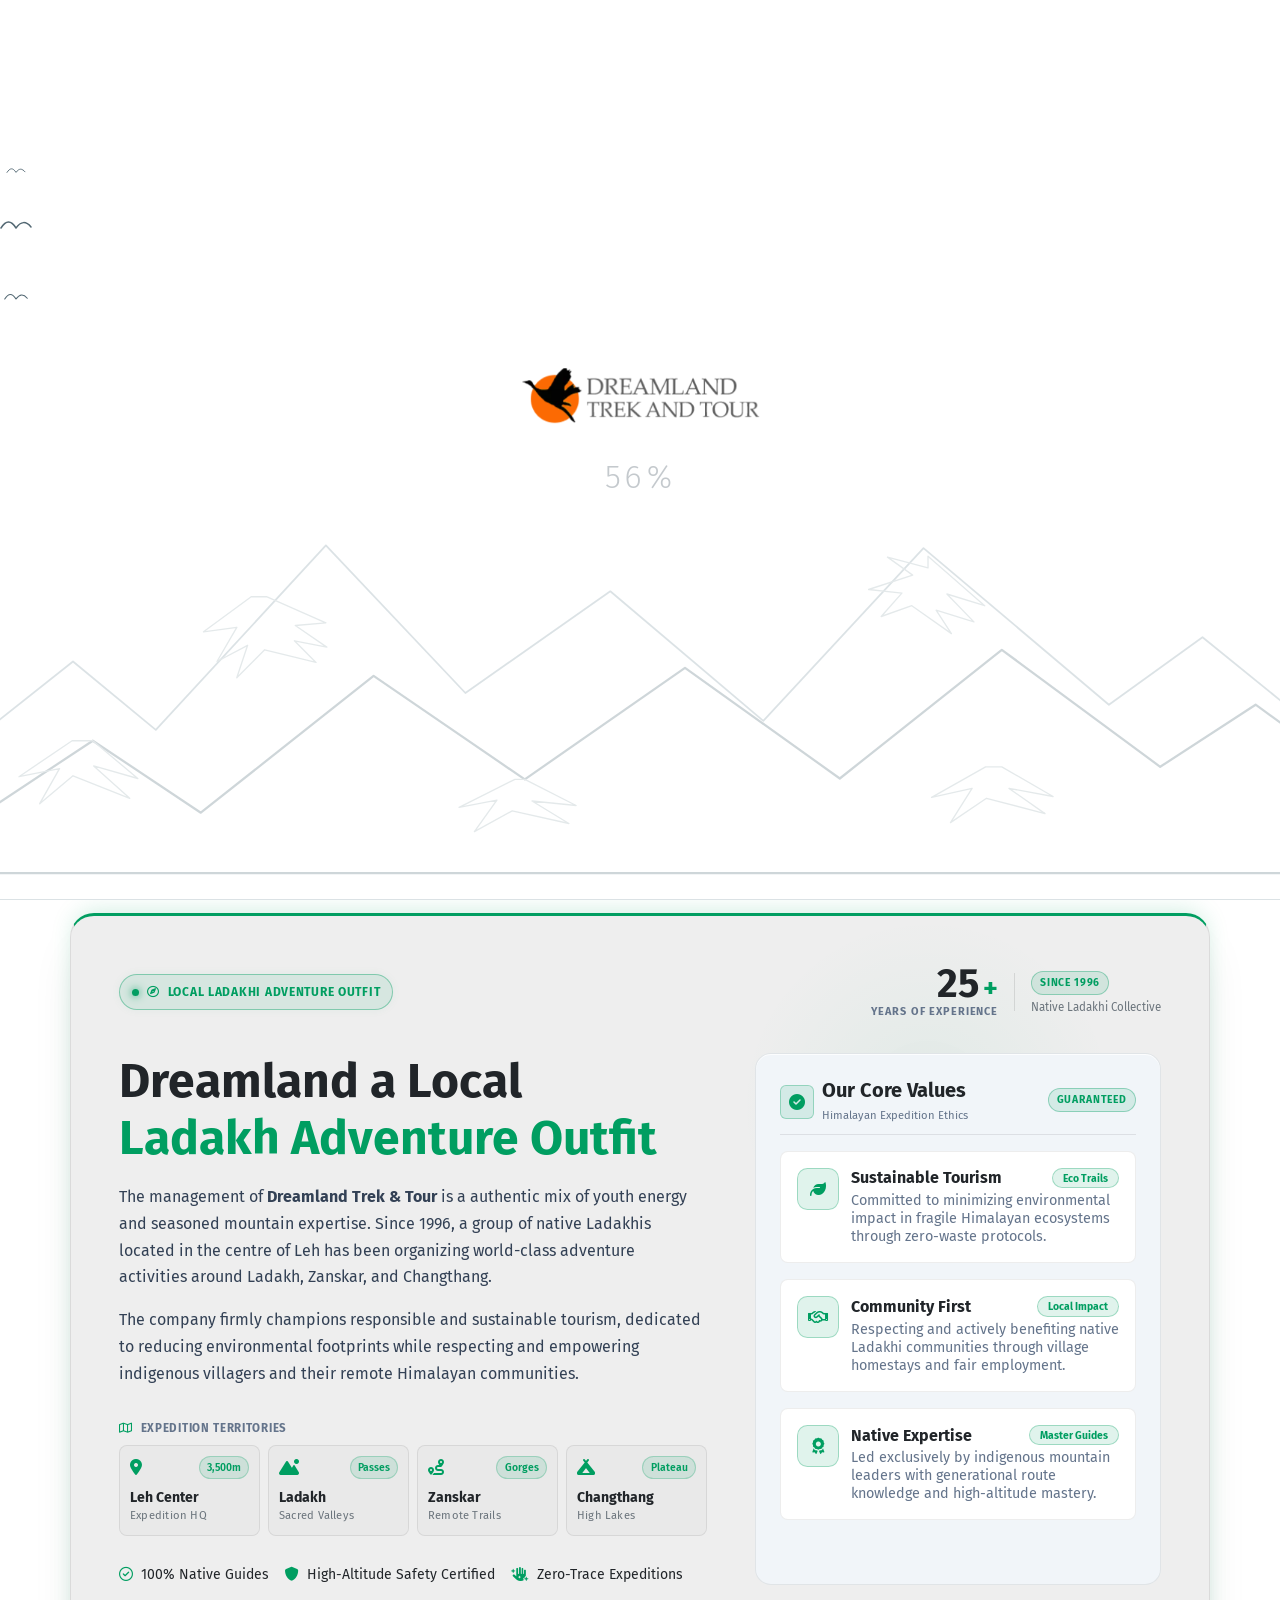
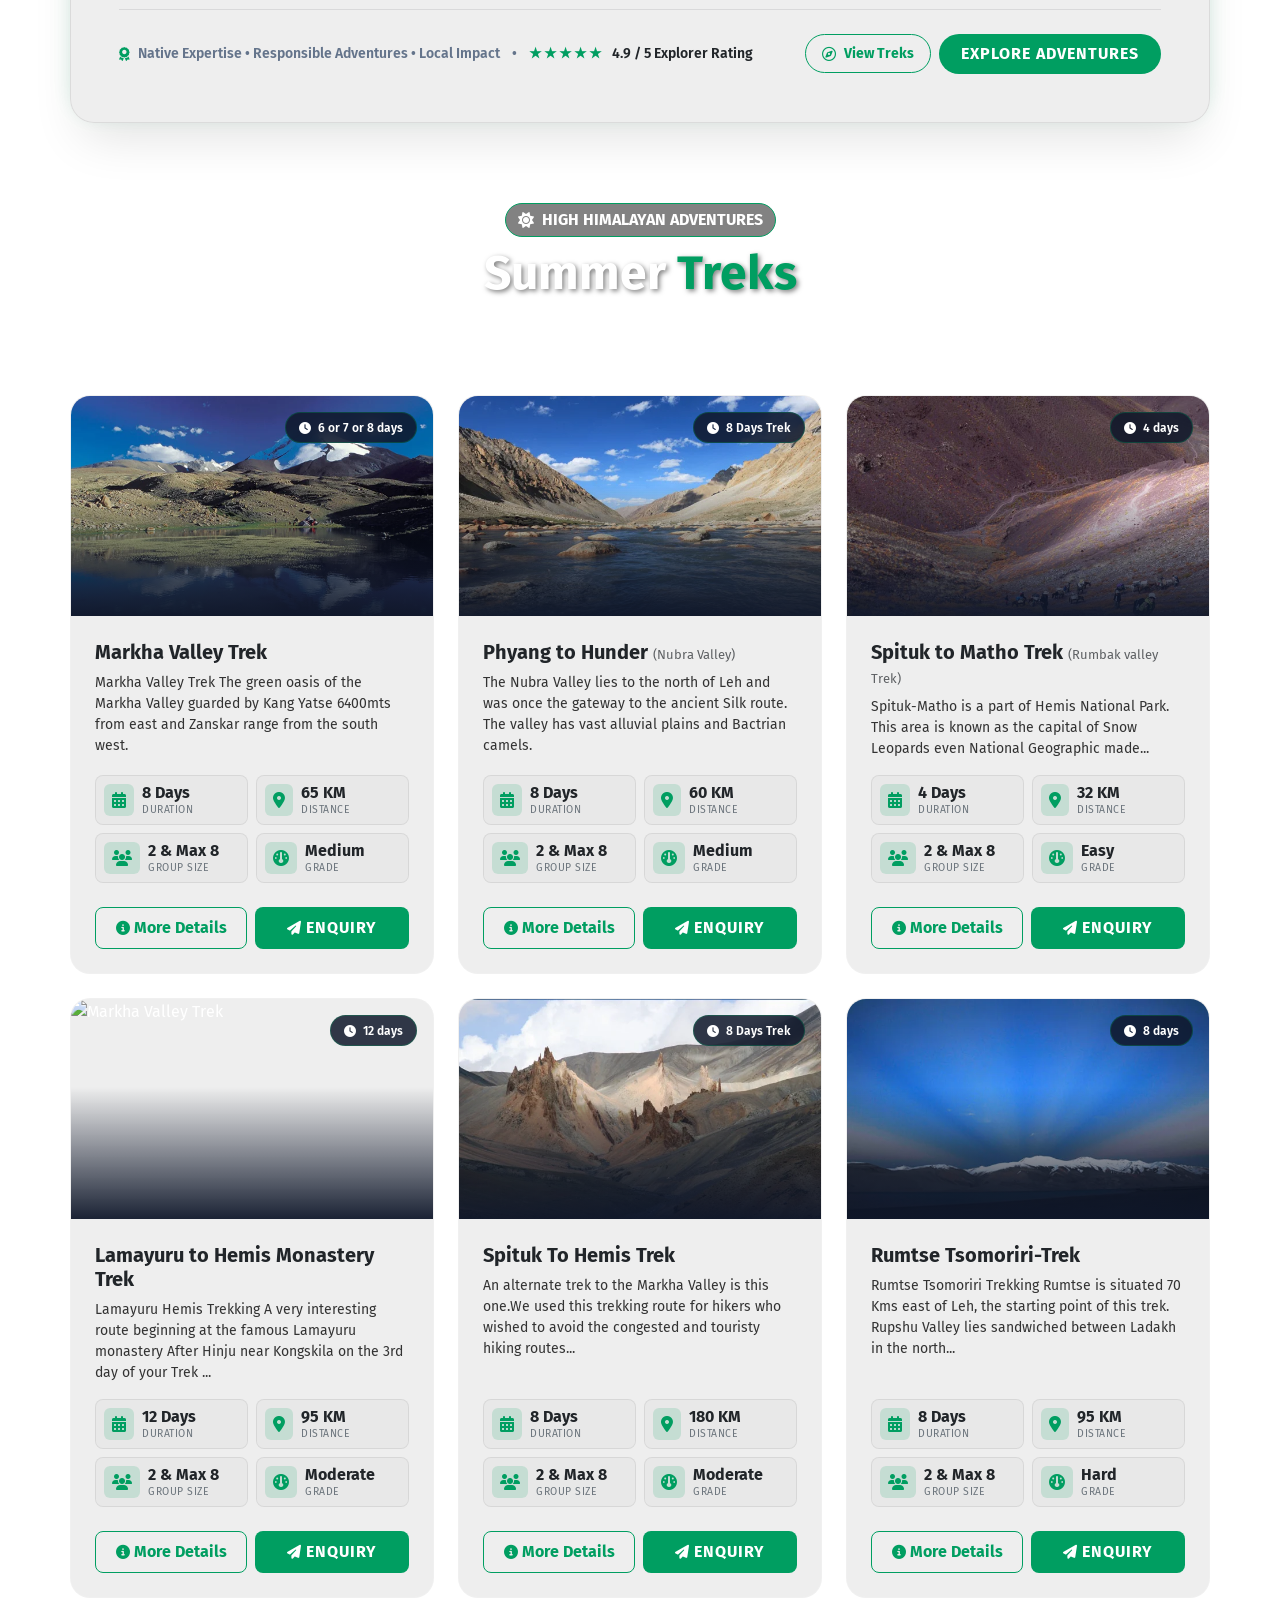
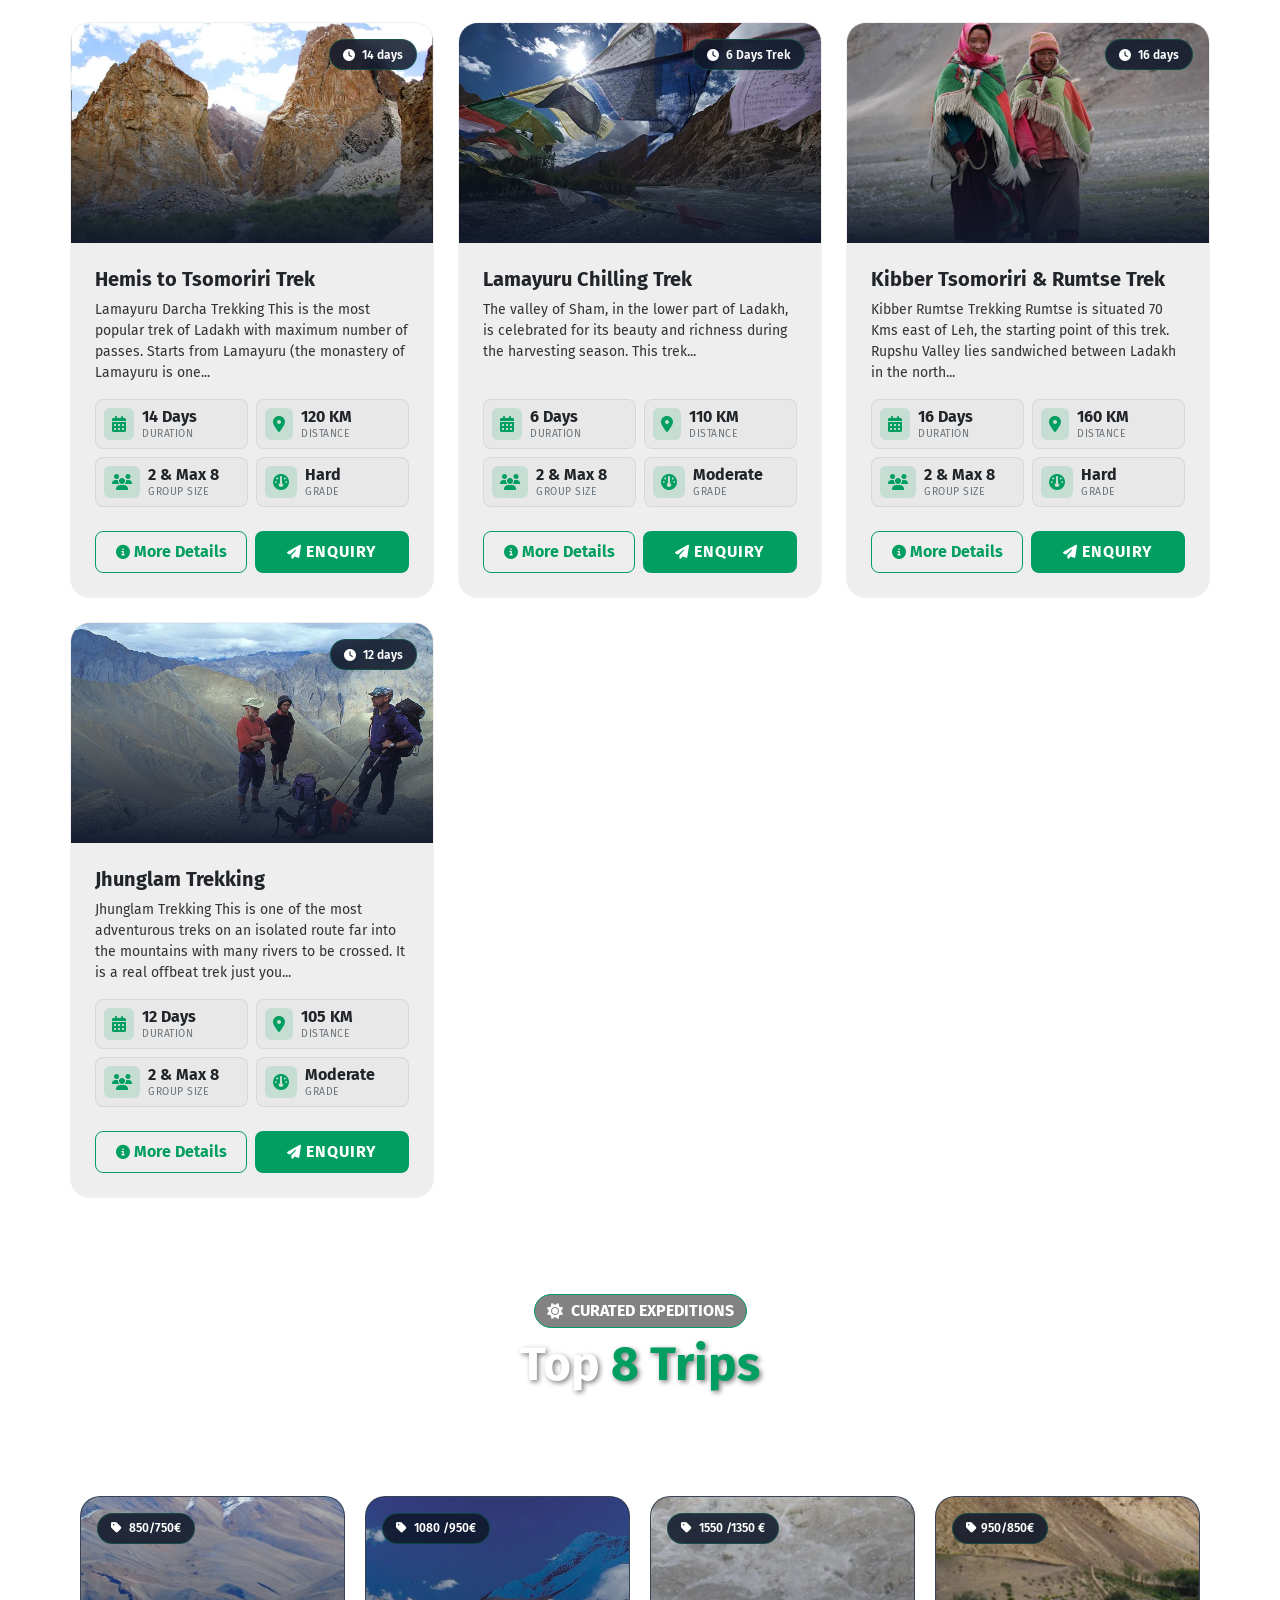
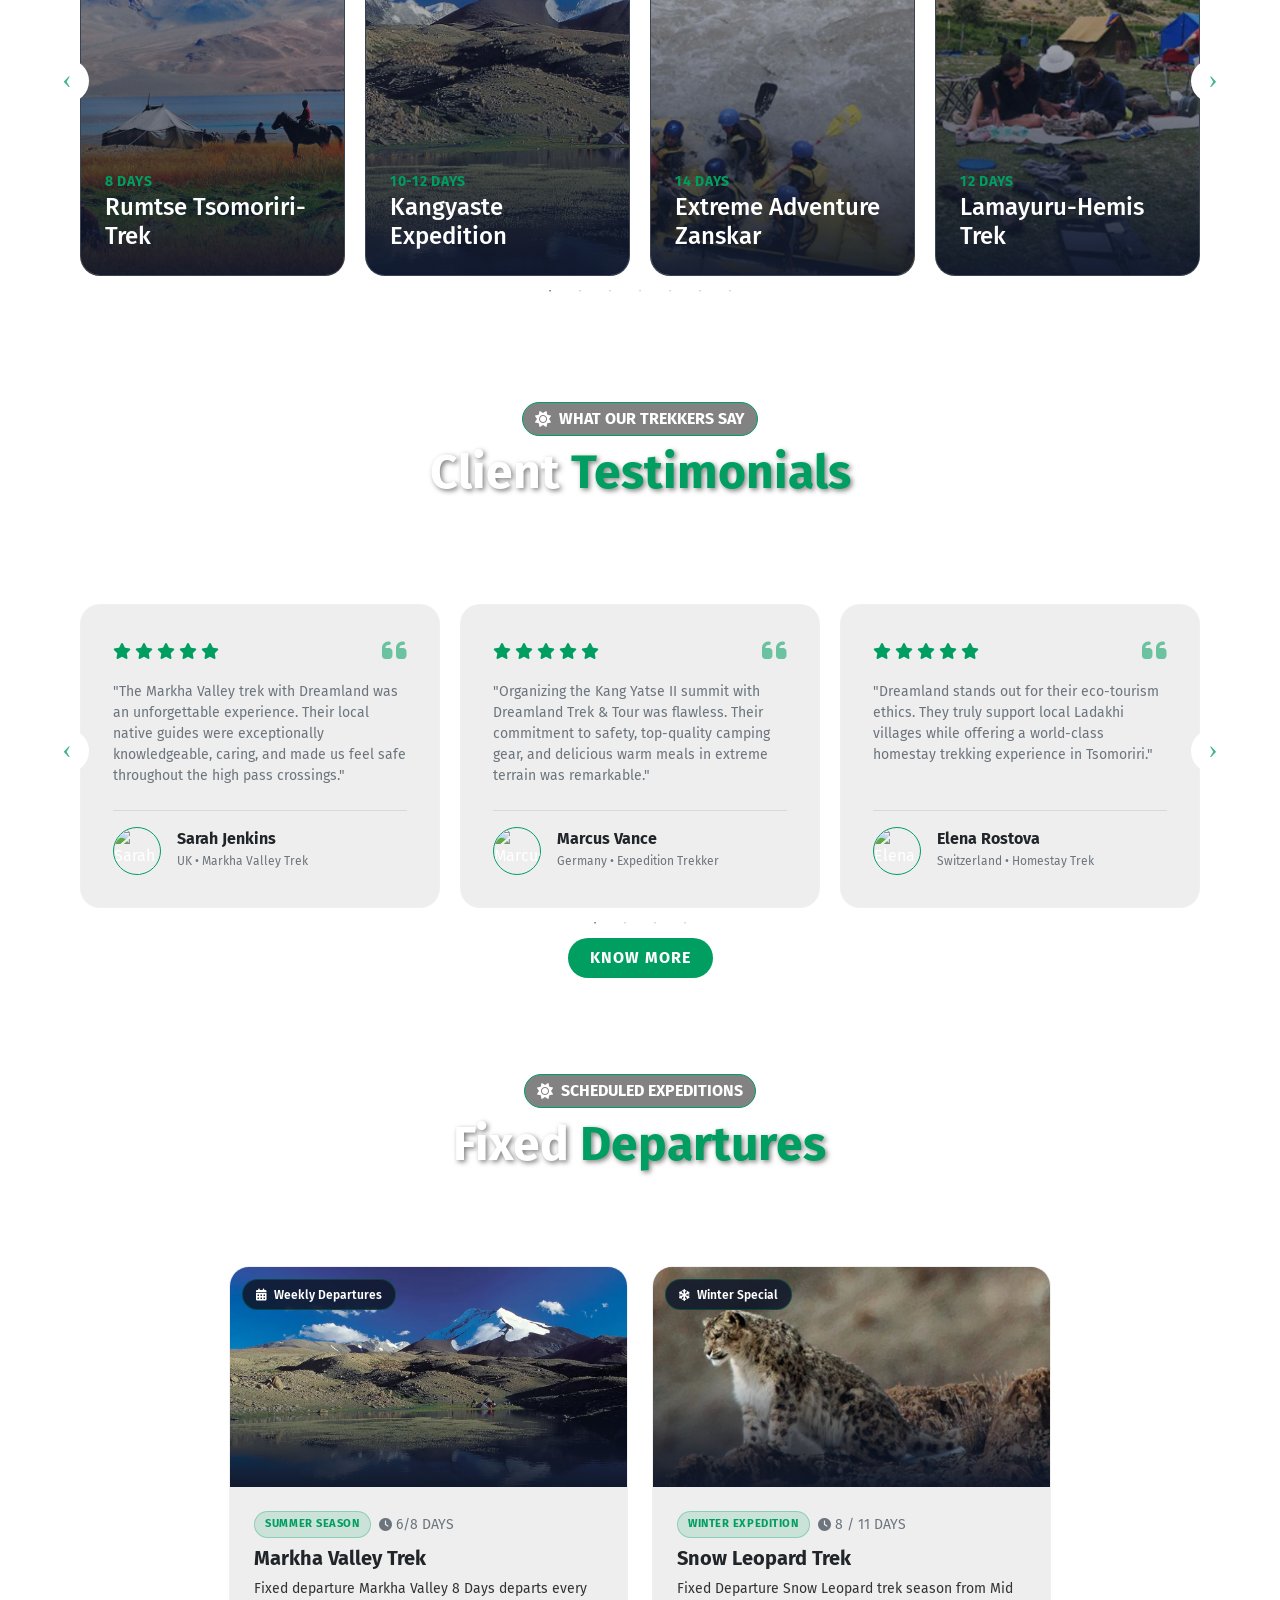
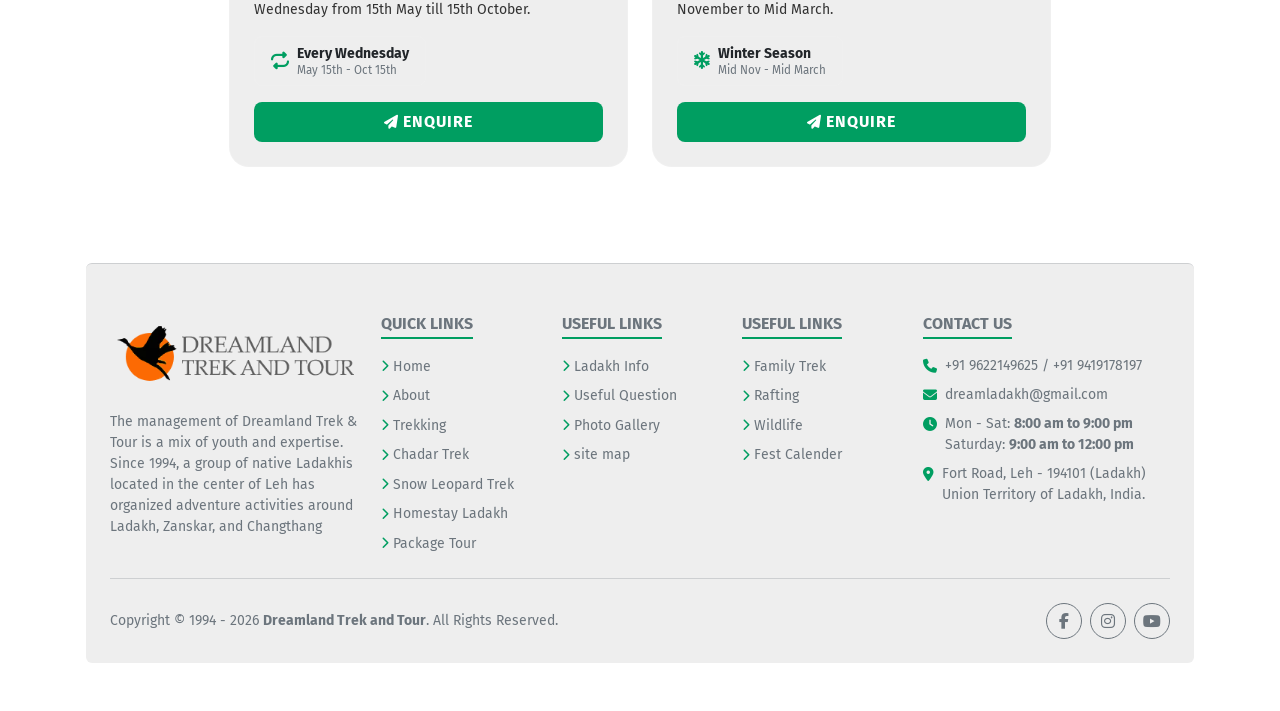
==== index.html @ 218556c7 "UPDATED FILES" ====
<!doctype html>
<html lang="en">
  <head>
    <meta charset="UTF-8" />
    <meta name="viewport" content="width=device-width, initial-scale=1.0" />
    <title>Trekking and Adventure Tours in Ladakh</title>
    <meta
      content="Experience Ladakh with Dream Ladakh. Trek Chadar, spot Snow Leopards, and explore the Himalayas with expert guides for an unforgettable adventure."
      name="description"
    />
    <link
      href="https://fonts.googleapis.com/css2?family=Fira+Sans:ital,wght@0,100;0,200;0,300;0,400;0,500;0,600;0,700;0,800;0,900;1,100;1,200;1,300;1,400;1,500;1,600;1,700;1,800;1,900&display=swap"
      rel="stylesheet"
    />

    <link href="css/bootstrap.min.css" rel="stylesheet" />
    <link href="css/custom.css" rel="stylesheet" />
    <link href="css/slick.css" rel="stylesheet" />
    <link href="css/slick-theme.css" rel="stylesheet" />

    <link
      rel="stylesheet"
      href="https://cdnjs.cloudflare.com/ajax/libs/font-awesome/6.7.2/css/all.min.css"
    />
  </head>
  <body>
    <!-- Preloader -->
    <div id="site-preloader" class="site-preloader" aria-label="Loading page">
      <div class="preloader-birds" aria-hidden="true">
        <span class="preloader-bird preloader-bird-one">
          <svg viewBox="0 0 32 16" focusable="false">
            <path d="M1 12c5-8 10-8 15 0 5-7 10-7 15-1" />
          </svg>
        </span>
        <span class="preloader-bird preloader-bird-two">
          <svg viewBox="0 0 32 16" focusable="false">
            <path d="M1 12c5-8 10-8 15 0 5-7 10-7 15-1" />
          </svg>
        </span>
        <span class="preloader-bird preloader-bird-three">
          <svg viewBox="0 0 32 16" focusable="false">
            <path d="M1 12c5-8 10-8 15 0 5-7 10-7 15-1" />
          </svg>
        </span>
      </div>
      <div class="preloader-center">
        <img
          class="preloader-logo"
          src="images/logo-dark.png"
          alt=""
          aria-hidden="true"
        />
        <div
          id="preloader-progress"
          class="preloader-progress"
          role="status"
          aria-live="polite"
        >
          0%
        </div>
      </div>
      <svg
        class="preloader-mountains"
        viewBox="0 0 1600 520"
        preserveAspectRatio="xMidYMax slice"
        aria-hidden="true"
        focusable="false"
      >
        <path
          class="preloader-mountain-back"
          d="M0 390 170 255l92 76 189-205 155 164 161-113 170 144 178-192 206 174 104-75 175 142v150H0Z"
        />
        <path
          class="preloader-mountain-snow"
          d="m385 183 66 29-34 3 35 24-36-7 24 24-57-14-31 31 12-36-34 18 22-38-37 5 53-39Zm735-45 63 55-42-13 30 31-42-13 17 26-44-31-34 12 23-26-37-4 49-16-28-20 45 12Z"
        />
        <path
          class="preloader-mountain-front"
          d="m0 470 192-127 120 80 192-152 168 115 178-124 172 123 180-143 176 130 106-69 116 84v103H0Z"
        />
        <path
          class="preloader-mountain-detail"
          d="m192 343 50 42-49-14 40 36-63-25-37 31 22-39-45 9 59-40Zm480 43 57 29-49-5 41 25-63-14-42 23 25-35-42 8 62-31Zm530-14 57 33-49-9 40 28-65-17-40 27 24-38-45 10 60-34Z"
        />
      </svg>
    </div>

    <!-- Toggle Button -->
    <div class="ui-toggle-control">
      <button
        id="ui-toggle-btn"
        class="ui-toggle-button"
        aria-label="Click here to view full display of the background Images"
      >
        <!-- <i
          id="toggle-icon-up"
          class="ui-toggle-icon-visible toggle-btn-icon fa-solid fa-chevron-up"
        ></i>
        <i
          id="toggle-icon-down"
          class="ui-toggle-icon-hidden toggle-btn-icon fa-solid fa-chevron-down"
        ></i> -->
      </button>
      <span class="ui-toggle-tooltip" aria-hidden="true">
        Click here to view full display of the Background Images
      </span>
    </div>

    <!-- Header  -->
    <header id="main-header" class="main-header">
      <div class="container-fluid site-header-layout">
        <div class="site-header-logo">
          <img src="images/logo.png" width="250" />
        </div>

        <!-- Desktop  Navigation  -->
        <nav class="desktop-nav">
          <ul class="site-header-nav-list">
            <li>
              <a href="#" class="site-header-nav-link-active">Home</a>
            </li>

            <li class="dropdown">
              <a
                class="dropdown-toggle site-header-nav-link-dropdown"
                href="#"
                role="button"
                data-bs-toggle="dropdown"
                aria-expanded="false"
              >
                Trekking In Ladakh
              </a>
              <ul class="dropdown-menu bs-dropdown-menu">
                <li>
                  <a class="bs-dropdown-item" href="#">Trekking</a>
                </li>
                <li>
                  <a class="bs-dropdown-item" href="#">Chadar Trek</a>
                </li>
                <li>
                  <a class="bs-dropdown-item" href="#">Snowleopard Trek</a>
                </li>
                <li>
                  <a class="bs-dropdown-item" href="#">Homestay Trek</a>
                </li>
                <li>
                  <a class="bs-dropdown-item" href="#">Family Trek</a>
                </li>
              </ul>
            </li>

            <li class="dropdown">
              <a
                class="dropdown-toggle site-header-nav-link-dropdown"
                href="#"
                role="button"
                data-bs-toggle="dropdown"
                aria-expanded="false"
              >
                Other Adventures
              </a>
              <ul class="dropdown-menu bs-dropdown-menu">
                <li>
                  <a class="bs-dropdown-item" href="#">Mountain Climbing</a>
                </li>
                <li>
                  <a class="bs-dropdown-item" href="#">Rafting</a>
                </li>
                <li>
                  <a class="bs-dropdown-item" href="#">Mountain Biking</a>
                </li>
                <li>
                  <a class="bs-dropdown-item" href="#">Extreme Adventure</a>
                </li>
                <li>
                  <a class="bs-dropdown-item" href="#">Jeep Safari</a>
                </li>
              </ul>
            </li>

            <li>
              <a href="#" class="site-header-nav-link">Snowleopard</a>
            </li>

            <li class="dropdown">
              <a
                class="dropdown-toggle site-header-nav-link-dropdown"
                href="#"
                role="button"
                data-bs-toggle="dropdown"
                aria-expanded="false"
              >
                Fixed Departures
              </a>
              <ul class="dropdown-menu bs-dropdown-menu">
                <li>
                  <a class="bs-dropdown-item" href="#">Snowleopard Trek</a>
                </li>
                <li>
                  <a class="bs-dropdown-item" href="#">Summer Trek</a>
                </li>
              </ul>
            </li>

            <li class="dropdown">
              <a
                class="dropdown-toggle site-header-nav-link-dropdown"
                href="#"
                role="button"
                data-bs-toggle="dropdown"
                aria-expanded="false"
              >
                Explore More
              </a>
              <ul class="dropdown-menu bs-dropdown-menu">
                <li>
                  <a class="bs-dropdown-item" href="#" target="_blank">Blogs</a>
                </li>
                <li>
                  <a class="bs-dropdown-item" href="#">Ladakh Info</a>
                </li>
                <li>
                  <a class="bs-dropdown-item" href="#">Client Reviews</a>
                </li>
                <li>
                  <a class="bs-dropdown-item" href="#">Useful Question</a>
                </li>
                <li>
                  <a class="bs-dropdown-item" href="#">Fest Calender</a>
                </li>
                <li>
                  <a class="bs-dropdown-item" href="#">Photo Gallery</a>
                </li>
              </ul>
            </li>

            <li>
              <a href="#" class="site-header-nav-link">About</a>
            </li>
          </ul>
        </nav>

        <div>
          <a href="#" class="btn btn-primary site-header-contact-action">
            Contact
          </a>

          <button
            id="mobile-menu-btn"
            class="mobile-nav-toggle mobile-nav-toggle-button site-button-outline"
            type="button"
            data-bs-toggle="collapse"
            data-bs-target="#mobileNavDrawer"
            aria-expanded="false"
            aria-controls="mobileNavDrawer"
          >
            <i class="fa-solid fa-bars" id="menu-icon-open"></i>
          </button>
        </div>
      </div>
    </header>

    <!-- Mobile Navigation   -->
    <div class="collapse mobile-nav-drawer" id="mobileNavDrawer">
      <div class="mobile-nav-drawer-header">
        <span class="uppercase mobile-nav-label">
          <img
            src="images/logo-dark.png"
            width="250"
            class="normal white-logo"
            alt="logo"
        /></span>
        <button
          type="button"
          class="mobile-nav-button"
          data-bs-toggle="collapse"
          data-bs-target="#mobileNavDrawer"
        ></button>
      </div>

      <div class="mobile-nav-accordion" id="mobileNavAccordion">
        <div class="mobile-nav-link-row">
          <a href="#" class="mobile-nav-link">Home</a>
        </div>

        <!-- Accordion 1 -->
        <div class="mobile-nav-accordion-item">
          <div class="mobile-nav-accordion-heading">
            <button
              class="collapsed mobile-nav-accordion-toggle"
              type="button"
              data-bs-toggle="collapse"
              data-bs-target="#accOne"
            >
              Trekking In Ladakh
            </button>
          </div>
          <div
            id="accOne"
            class="collapse"
            data-bs-parent="#mobileNavAccordion"
          >
            <div class="mobile-nav-accordion-links">
              <a href="#" class="">Trekking</a>
              <a href="#" class="">Chadar Trek</a>
              <a href="#" class="">Snowleopard Trek</a>
              <a href="#" class="">Homestay Trek</a>
              <a href="#" class="">Family Trek</a>
            </div>
          </div>
        </div>

        <!-- Accordion 2 -->
        <div class="mobile-nav-accordion-item">
          <div class="mobile-nav-accordion-heading">
            <button
              class="collapsed mobile-nav-accordion-toggle"
              type="button"
              data-bs-toggle="collapse"
              data-bs-target="#accTwo"
            >
              Other Adventures
            </button>
          </div>
          <div
            id="accTwo"
            class="collapse"
            data-bs-parent="#mobileNavAccordion"
          >
            <div class="mobile-nav-accordion-links">
              <a href="#" class="">Mountain Climbing</a>
              <a href="#" class="">Rafting</a>
              <a href="#" class="">Mountain Biking</a>
              <a href="#" class="">Extreme Adventure</a>
              <a href="#" class="">Jeep Safari</a>
            </div>
          </div>
        </div>

        <div class="mobile-nav-link-row">
          <a href="#" class="mobile-nav-secondary-link">Snowleopard</a>
        </div>

        <!-- Accordion 3 -->
        <div class="mobile-nav-accordion-item">
          <div class="mobile-nav-accordion-heading">
            <button
              class="collapsed mobile-nav-accordion-toggle"
              type="button"
              data-bs-toggle="collapse"
              data-bs-target="#accThree"
            >
              Fixed Departures
            </button>
          </div>
          <div
            id="accThree"
            class="collapse"
            data-bs-parent="#mobileNavAccordion"
          >
            <div class="mobile-nav-accordion-links">
              <a href="#" class="">Snowleopard Trek</a>
              <a href="#" class="">Summer Trek</a>
            </div>
          </div>
        </div>

        <!-- Accordion 4 -->
        <div class="mobile-nav-accordion-item">
          <div class="mobile-nav-accordion-heading">
            <button
              class="collapsed mobile-nav-accordion-toggle"
              type="button"
              data-bs-toggle="collapse"
              data-bs-target="#accFour"
            >
              Explore More
            </button>
          </div>
          <div
            id="accFour"
            class="collapse"
            data-bs-parent="#mobileNavAccordion"
          >
            <div class="mobile-nav-accordion-links">
              <a href="#" target="_blank" class="">Blogs</a>
              <a href="#" class="">Ladakh Info</a>
              <a href="#" class="">Client Reviews</a>
              <a href="#" class="">Useful Question</a>
              <a href="#" class="">Fest Calender</a>
              <a href="#" class="">Photo Gallery</a>
            </div>
          </div>
        </div>

        <div class="mobile-nav-link-row">
          <a href="#" class="mobile-nav-secondary-link">About</a>
        </div>
        <div class="mobile-nav-contact-row">
          <a href="#" class="mobile-nav-secondary-link">Contact</a>
        </div>
      </div>
    </div>

    <!-- Background Slider  -->
    <div id="slider-container" class="home-background-slider"></div>

    <div class="home-background-overlay"></div>

    <!-- Hero Section Content -->
    <div id="hero-card-container" class="hero-card-container">
      <div class="container hero-container">
        <div class="row hero-grid">
          <div class="col-12 col-md-11 col-lg-10">
            <div class="custom-glass-card">
              <div class="hero-eyebrow-pill">
                <i class="fa-regular fa-compass hero-accent"></i>

                <span>Premier Ladakh Expeditions</span>
              </div>

              <div class="hero-adv-list">
                <div class="hero-adv-chip">
                  <span class="hero-adv-icon-wrap">
                    <i class="fa-regular fa-compass"></i>
                  </span>
                  <span class="hero-adv-label">Trekking</span>
                </div>

                <span
                  class="hero-adv-divider hero-divider-sm"
                  aria-hidden="true"
                  >/</span
                >

                <div class="hero-adv-chip">
                  <span class="hero-adv-icon-wrap">
                    <i class="fa-solid fa-mountain-sun"></i>
                  </span>
                  <span class="hero-adv-label">Climbing</span>
                </div>

                <div class="hero-adv-chip">
                  <span class="hero-adv-icon-wrap">
                    <i class="fa-solid fa-snowflake"></i>
                  </span>
                  <span class="hero-adv-label">Snow Leopard Trek</span>
                </div>
              </div>

              <p class="hero-adv-tagline">
                <i class="fa-solid fa-location-dot hero-accent"></i>
                Crafting authentic high-altitude journeys in Ladakh since 1996
              </p>
            </div>
          </div>
        </div>
      </div>
    </div>
    <section class="content-peek-section">
      <div class="container">
        <div class="outfit-showcase-card">
          <div class="outfit-ambient-glow"></div>

          <div class="peek-header">
            <div class="outfit-badge">
              <span class="outfit-pulse-dot"></span>
              <i class="fa-regular fa-compass peek-accent"></i>
              <span>LOCAL LADAKHI ADVENTURE OUTFIT</span>
            </div>

            <div class="peek-stat-group">
              <div class="outfit-stat-pill">
                <div class="peek-stat-value">
                  <span class="peek-stat-number">25</span>
                  <span class="peek-stat-plus peek-accent">+</span>
                </div>
                <div class="stat-sublabel">YEARS OF EXPERIENCE</div>
              </div>
              <div class="stat-v-divider"></div>
              <div class="peek-collective">
                <span class="outfit-year-badge">SINCE 1996</span>
                <div class="peek-collective-caption">
                  Native Ladakhi Collective
                </div>
              </div>
            </div>
          </div>

          <!-- Main Section Content: Two Columns -->
          <div class="row peek-columns">
            <!-- Left Column: Copy Text, Territory Grid & Trust Matrix -->
            <div class="col-12 col-lg-7 peek-copy-column">
              <div class="peek-copy">
                <h2>
                  Dreamland a Local <br />
                  <span class="peek-accent">Ladakh Adventure Outfit</span>
                </h2>
                <p>
                  The management of
                  <strong>Dreamland Trek & Tour</strong> is a authentic mix of
                  youth energy and seasoned mountain expertise. Since 1996, a
                  group of native Ladakhis located in the centre of Leh has been
                  organizing world-class adventure activities around Ladakh,
                  Zanskar, and Changthang.
                </p>
                <p class="outfit-description">
                  The company firmly champions responsible and sustainable
                  tourism, dedicated to reducing environmental footprints while
                  respecting and empowering indigenous villagers and their
                  remote Himalayan communities.
                </p>
              </div>

              <!-- Interactive Expedition Territory Hub -->
              <div class="peek-territory-section">
                <div class="peek-territory-heading content-peek-content-panel">
                  <i class="fa-regular fa-map peek-accent"></i>
                  <span>Expedition Territories</span>
                </div>
                <div class="row peek-territory-grid">
                  <div class="col-6 col-sm-3">
                    <div class="territory-tile">
                      <div class="peek-territory-card-heading">
                        <i class="fa-solid fa-location-dot peek-accent"></i>
                        <span class="territory-alt">3,500m</span>
                      </div>
                      <div>
                        <div class="territory-name">Leh Center</div>
                        <div class="territory-desc">Expedition HQ</div>
                      </div>
                    </div>
                  </div>

                  <div class="col-6 col-sm-3">
                    <div class="territory-tile">
                      <div class="peek-territory-card-heading">
                        <i class="fa-solid fa-mountain-sun peek-accent"></i>
                        <span class="territory-alt">Passes</span>
                      </div>
                      <div>
                        <div class="territory-name">Ladakh</div>
                        <div class="territory-desc">Sacred Valleys</div>
                      </div>
                    </div>
                  </div>

                  <div class="col-6 col-sm-3">
                    <div class="territory-tile">
                      <div class="peek-territory-card-heading">
                        <i class="fa-solid fa-route peek-accent"></i>
                        <span class="territory-alt">Gorges</span>
                      </div>
                      <div>
                        <div class="territory-name">Zanskar</div>
                        <div class="territory-desc">Remote Trails</div>
                      </div>
                    </div>
                  </div>

                  <div class="col-6 col-sm-3">
                    <div class="territory-tile">
                      <div class="peek-territory-card-heading">
                        <i class="fa-solid fa-campground peek-accent"></i>
                        <span class="territory-alt">Plateau</span>
                      </div>
                      <div>
                        <div class="territory-name">Changthang</div>
                        <div class="territory-desc">High Lakes</div>
                      </div>
                    </div>
                  </div>
                </div>
              </div>

              <div class="outfit-trust-matrix">
                <div class="peek-trust-item">
                  <i class="fa-regular fa-circle-check peek-accent"></i>
                  <span>100% Native Guides</span>
                </div>
                <div class="peek-trust-item">
                  <i class="fa-solid fa-shield peek-accent"></i>
                  <span>High-Altitude Safety Certified</span>
                </div>
                <div class="peek-trust-item">
                  <i class="fa-solid fa-hand-sparkles peek-accent"></i>
                  <FontAwesomeIcon
                    :icon="byPrefixAndName.fas['hand-sparkles']"
                  />
                  <span>Zero-Trace Expeditions</span>
                </div>
              </div>
            </div>

            <div class="col-12 col-lg-5">
              <div class="outfit-values-wrapper">
                <div>
                  <div class="peek-values-heading">
                    <div class="peek-values-title">
                      <div class="outfit-values-icon-bg">
                        <i class="fa-solid fa-circle-check peek-accent"></i>
                      </div>
                      <div>
                        <h5>Our Core Values</h5>
                        <span class="peek-values-subtitle"
                          >Himalayan Expedition Ethics</span
                        >
                      </div>
                    </div>
                    <span class="outfit-year-badge">GUARANTEED</span>
                  </div>

                  <!-- Value Item 1: Sustainable Tourism -->
                  <div class="outfit-value-card">
                    <div class="peek-value-content">
                      <div class="outfit-value-icon-box">
                        <i class="fa-solid fa-leaf peek-accent"></i>
                      </div>
                      <div class="peek-value-copy">
                        <div class="peek-value-title-row">
                          <h6>Sustainable Tourism</h6>
                          <span class="outfit-badge-micro">Eco Trails</span>
                        </div>
                        <p>
                          Committed to minimizing environmental impact in
                          fragile Himalayan ecosystems through zero-waste
                          protocols.
                        </p>
                      </div>
                    </div>
                  </div>

                  <!-- Value Item 2: Community First -->
                  <div class="outfit-value-card">
                    <div class="peek-value-content">
                      <div class="outfit-value-icon-box">
                        <i class="fa-regular fa-handshake peek-accent"></i>
                      </div>
                      <div class="peek-value-copy">
                        <div class="peek-value-title-row">
                          <h6>Community First</h6>
                          <span class="outfit-badge-micro">Local Impact</span>
                        </div>
                        <p>
                          Respecting and actively benefiting native Ladakhi
                          communities through village homestays and fair
                          employment.
                        </p>
                      </div>
                    </div>
                  </div>

                  <!-- Value Item 3: Native Mountain Heritage -->
                  <div class="outfit-value-card">
                    <div class="peek-value-content">
                      <div class="outfit-value-icon-box">
                        <i class="fa-solid fa-award peek-accent"></i>
                      </div>
                      <div class="peek-value-copy">
                        <div class="peek-value-title-row">
                          <h6>Native Expertise</h6>
                          <span class="outfit-badge-micro">Master Guides</span>
                        </div>
                        <p>
                          Led exclusively by indigenous mountain leaders with
                          generational route knowledge and high-altitude
                          mastery.
                        </p>
                      </div>
                    </div>
                  </div>
                </div>
              </div>
            </div>
          </div>

          <div class="peek-footer">
            <div class="peek-footer-copy">
              <div class="peek-footer-item">
                <i class="fa-solid fa-award peek-accent"></i>
                <span
                  >Native Expertise • Responsible Adventures • Local
                  Impact</span
                >
              </div>
              <span class="peek-footer-separator">•</span>
              <div class="peek-rating">
                <span class="peek-rating-stars">★★★★★</span>
                <span>4.9 / 5 Explorer Rating</span>
              </div>
            </div>

            <div class="peek-footer-actions">
              <a href="#" class="peek-secondary-button">
                <i class="fa-regular fa-compass"></i>
                <span>View Treks</span>
              </a>

              <a href="#" class="btn btn-primary">
                <span>Explore Adventures</span>
              </a>
            </div>
          </div>
        </div>
      </div>
    </section>

    <section class="summer-treks-section">
      <div class="container summer-treks-content-panel">
        <!-- Section Header -->
        <div class="section-header">
          <span class="section-header-eyebrow">
            <i aria-hidden="true" class="fa-solid fa-sun site-icon-16"></i>
            High Himalayan Adventures
          </span>
          <h2>Summer <span class="custom-brand-yellow">Treks</span></h2>
          <p class="summer-treks-description">
            Discover handpicked summer expeditions across pristine Ladakhi
            passes, rugged valleys, and sacred remote monasteries.
          </p>
        </div>

        <div class="row summer-treks-card-grid">
          <div class="col-12 col-md-6 col-lg-4">
            <div class="trek-card">
              <div class="trek-card-img-wrapper">
                <span class="trek-card-badge"
                  ><i
                    aria-hidden="true"
                    class="fa-solid fa-clock trek-card-icon site-icon-12"
                  ></i>
                  6 or 7 or 8 days
                </span>
                <img
                  src="images/marka-valley.jpg"
                  alt="Markha Valley Trek"
                  class="trek-card-img"
                />
                <div class="trek-card-overlay"></div>
              </div>
              <div class="trek-card-content">
                <h3 class="trek-card-title">Markha Valley Trek</h3>
                <p class="trek-card-description">
                  Markha Valley Trek The green oasis of the Markha Valley
                  guarded by Kang Yatse 6400mts from east and Zanskar range from
                  the south west.
                </p>

                <div class="row trek-card-feature-grid">
                  <div class="col-6">
                    <div class="trek-card-feature-tile">
                      <div class="trek-card-feature-icon">
                        <i
                          aria-hidden="true"
                          class="fa-solid fa-calendar-days site-icon-16"
                        ></i>
                      </div>
                      <div class="trek-card-feature-copy">
                        <div class="trek-card-feature-value">8 Days</div>
                        <div class="trek-card-feature-label">Duration</div>
                      </div>
                    </div>
                  </div>

                  <div class="col-6">
                    <div class="trek-card-feature-tile">
                      <div class="trek-card-feature-icon">
                        <i
                          aria-hidden="true"
                          class="fa-solid fa-location-dot site-icon-16"
                        ></i>
                      </div>
                      <div class="trek-card-feature-copy">
                        <div class="trek-card-feature-value">65 KM</div>
                        <div class="trek-card-feature-label">Distance</div>
                      </div>
                    </div>
                  </div>

                  <div class="col-6">
                    <div class="trek-card-feature-tile">
                      <div class="trek-card-feature-icon">
                        <i
                          aria-hidden="true"
                          class="fa-solid fa-users site-icon-16"
                        ></i>
                      </div>
                      <div class="trek-card-feature-copy">
                        <div class="trek-card-feature-value-2">
                          2 &amp; Max 8
                        </div>
                        <div class="trek-card-feature-label">Group Size</div>
                      </div>
                    </div>
                  </div>

                  <div class="col-6">
                    <div class="trek-card-feature-tile">
                      <div class="trek-card-feature-icon">
                        <i
                          aria-hidden="true"
                          class="fa-solid fa-gauge site-icon-16"
                        ></i>
                      </div>
                      <div class="trek-card-feature-copy">
                        <div class="trek-card-feature-value">Medium</div>
                        <div class="trek-card-feature-label">Grade</div>
                      </div>
                    </div>
                  </div>
                </div>

                <!-- CTAs -->
                <div class="trek-card-content-group">
                  <a href="#" class="trek-card-action site-button-secondary">
                    <i
                      aria-hidden="true"
                      class="fa-solid fa-circle-info site-icon-14"
                    ></i>
                    More Details
                  </a>
                  <a
                    href="#"
                    class="custom-brand-yellow-bg trek-card-action-2 btn btn-primary"
                  >
                    <i
                      aria-hidden="true"
                      class="fa-solid fa-paper-plane site-icon-14"
                    ></i>
                    Enquiry
                  </a>
                </div>
              </div>
            </div>
          </div>

          <!-- Card 2 -->
          <div class="col-12 col-md-6 col-lg-4">
            <div class="trek-card">
              <div class="trek-card-img-wrapper">
                <span class="trek-card-badge"
                  ><i
                    aria-hidden="true"
                    class="fa-solid fa-clock trek-card-icon site-icon-12"
                  ></i>
                  8 Days Trek</span
                >
                <img
                  src="images/phyang-hunder.jpg"
                  alt="Kang Yatse Trek"
                  class="trek-card-img"
                />
                <div class="trek-card-overlay"></div>
              </div>
              <div class="trek-card-content">
                <h3 class="trek-card-title">
                  Phyang to Hunder
                  <span class="trek-card-subtitle">(Nubra Valley)</span>
                </h3>
                <p class="trek-card-description">
                  The Nubra Valley lies to the north of Leh and was once the
                  gateway to the ancient Silk route. The valley has vast
                  alluvial plains and Bactrian camels.
                </p>

                <!-- Redesigned 2x2 Feature Grid with Glass Accent Tiles -->
                <div class="row trek-card-feature-grid">
                  <div class="col-6">
                    <div class="trek-card-feature-tile">
                      <div class="trek-card-feature-icon">
                        <i
                          aria-hidden="true"
                          class="fa-solid fa-calendar-days site-icon-16"
                        ></i>
                      </div>
                      <div class="trek-card-feature-copy">
                        <div class="trek-card-feature-value">8 Days</div>
                        <div class="trek-card-feature-label">Duration</div>
                      </div>
                    </div>
                  </div>

                  <div class="col-6">
                    <div class="trek-card-feature-tile">
                      <div class="trek-card-feature-icon">
                        <i
                          aria-hidden="true"
                          class="fa-solid fa-location-dot site-icon-16"
                        ></i>
                      </div>
                      <div class="trek-card-feature-copy">
                        <div class="trek-card-feature-value">60 KM</div>
                        <div class="trek-card-feature-label">Distance</div>
                      </div>
                    </div>
                  </div>

                  <div class="col-6">
                    <div class="trek-card-feature-tile">
                      <div class="trek-card-feature-icon">
                        <i
                          aria-hidden="true"
                          class="fa-solid fa-users site-icon-16"
                        ></i>
                      </div>
                      <div class="trek-card-feature-copy">
                        <div class="trek-card-feature-value-2">
                          2 &amp; Max 8
                        </div>
                        <div class="trek-card-feature-label">Group Size</div>
                      </div>
                    </div>
                  </div>

                  <div class="col-6">
                    <div class="trek-card-feature-tile">
                      <div class="trek-card-feature-icon">
                        <i
                          aria-hidden="true"
                          class="fa-solid fa-gauge site-icon-16"
                        ></i>
                      </div>
                      <div class="trek-card-feature-copy">
                        <div class="trek-card-feature-value">Medium</div>
                        <div class="trek-card-feature-label">Grade</div>
                      </div>
                    </div>
                  </div>
                </div>

                <!-- CTAs -->
                <div class="trek-card-content-group">
                  <a href="#" class="trek-card-action site-button-secondary">
                    <i
                      aria-hidden="true"
                      class="fa-solid fa-circle-info site-icon-14"
                    ></i>
                    More Details
                  </a>
                  <a
                    href="#"
                    class="custom-brand-yellow-bg trek-card-action-2 btn btn-primary"
                  >
                    <i
                      aria-hidden="true"
                      class="fa-solid fa-paper-plane site-icon-14"
                    ></i>
                    Enquiry
                  </a>
                </div>
              </div>
            </div>
          </div>

          <!-- Card 3 -->
          <div class="col-12 col-md-6 col-lg-4">
            <div class="trek-card">
              <div class="trek-card-img-wrapper">
                <span class="trek-card-badge"
                  ><i
                    aria-hidden="true"
                    class="fa-solid fa-clock trek-card-icon site-icon-12"
                  ></i>
                  4 days</span
                >
                <img
                  src="images/spituk-matho.jpg "
                  alt="Rumtse to Tsomoriri Trek"
                  class="trek-card-img"
                />
                <div class="trek-card-overlay"></div>
              </div>
              <div class="trek-card-content">
                <h3 class="trek-card-title">
                  Spituk to Matho Trek
                  <span class="trek-card-subtitle">(Rumbak valley Trek)</span>
                </h3>
                <p class="trek-card-description">
                  Spituk-Matho is a part of Hemis National Park. This area is
                  known as the capital of Snow Leopards even National Geographic
                  made...
                </p>

                <!-- Redesigned 2x2 Feature Grid with Glass Accent Tiles -->
                <div class="row trek-card-feature-grid">
                  <div class="col-6">
                    <div class="trek-card-feature-tile">
                      <div class="trek-card-feature-icon">
                        <i
                          aria-hidden="true"
                          class="fa-solid fa-calendar-days site-icon-16"
                        ></i>
                      </div>
                      <div class="trek-card-feature-copy">
                        <div class="trek-card-feature-value">4 Days</div>
                        <div class="trek-card-feature-label">Duration</div>
                      </div>
                    </div>
                  </div>

                  <div class="col-6">
                    <div class="trek-card-feature-tile">
                      <div class="trek-card-feature-icon">
                        <i
                          aria-hidden="true"
                          class="fa-solid fa-location-dot site-icon-16"
                        ></i>
                      </div>
                      <div class="trek-card-feature-copy">
                        <div class="trek-card-feature-value">32 KM</div>
                        <div class="trek-card-feature-label">Distance</div>
                      </div>
                    </div>
                  </div>

                  <div class="col-6">
                    <div class="trek-card-feature-tile">
                      <div class="trek-card-feature-icon">
                        <i
                          aria-hidden="true"
                          class="fa-solid fa-users site-icon-16"
                        ></i>
                      </div>
                      <div class="trek-card-feature-copy">
                        <div class="trek-card-feature-value-2">
                          2 &amp; Max 8
                        </div>
                        <div class="trek-card-feature-label">Group Size</div>
                      </div>
                    </div>
                  </div>

                  <div class="col-6">
                    <div class="trek-card-feature-tile">
                      <div class="trek-card-feature-icon">
                        <i
                          aria-hidden="true"
                          class="fa-solid fa-gauge site-icon-16"
                        ></i>
                      </div>
                      <div class="trek-card-feature-copy">
                        <div class="trek-card-feature-value-2">Easy</div>
                        <div class="trek-card-feature-label">Grade</div>
                      </div>
                    </div>
                  </div>
                </div>

                <!-- CTAs -->
                <div class="trek-card-content-group">
                  <a href="#" class="trek-card-action site-button-secondary">
                    <i
                      aria-hidden="true"
                      class="fa-solid fa-circle-info site-icon-14"
                    ></i>
                    More Details
                  </a>
                  <a
                    href="#"
                    class="custom-brand-yellow-bg trek-card-action-2 btn btn-primary"
                  >
                    <i
                      aria-hidden="true"
                      class="fa-solid fa-paper-plane site-icon-14"
                    ></i>
                    Enquiry
                  </a>
                </div>
              </div>
            </div>
          </div>
          <!-- Card 1 -->
          <div class="col-12 col-md-6 col-lg-4">
            <div class="trek-card">
              <div class="trek-card-img-wrapper">
                <span class="trek-card-badge"
                  ><i
                    aria-hidden="true"
                    class="fa-solid fa-clock trek-card-icon site-icon-12"
                  ></i>
                  12 days
                </span>
                <img
                  src="https://images.unsplash.com/photo-1544735716-392fe2489ffa?auto=format&amp;fit=crop&amp;w=800&amp;q=80"
                  alt="Markha Valley Trek"
                  class="trek-card-img"
                />
                <div class="trek-card-overlay"></div>
              </div>
              <div class="trek-card-content">
                <h3 class="trek-card-title">
                  Lamayuru to Hemis Monastery Trek
                </h3>
                <p class="trek-card-description">
                  Lamayuru Hemis Trekking A very interesting route beginning at
                  the famous Lamayuru monastery After Hinju near Kongskila on
                  the 3rd day of your Trek ...
                </p>

                <!-- Redesigned 2x2 Feature Grid with Glass Accent Tiles -->
                <div class="row trek-card-feature-grid">
                  <div class="col-6">
                    <div class="trek-card-feature-tile">
                      <div class="trek-card-feature-icon">
                        <i
                          aria-hidden="true"
                          class="fa-solid fa-calendar-days site-icon-16"
                        ></i>
                      </div>
                      <div class="trek-card-feature-copy">
                        <div class="trek-card-feature-value">12 Days</div>
                        <div class="trek-card-feature-label">Duration</div>
                      </div>
                    </div>
                  </div>

                  <div class="col-6">
                    <div class="trek-card-feature-tile">
                      <div class="trek-card-feature-icon">
                        <i
                          aria-hidden="true"
                          class="fa-solid fa-location-dot site-icon-16"
                        ></i>
                      </div>
                      <div class="trek-card-feature-copy">
                        <div class="trek-card-feature-value">95 KM</div>
                        <div class="trek-card-feature-label">Distance</div>
                      </div>
                    </div>
                  </div>

                  <div class="col-6">
                    <div class="trek-card-feature-tile">
                      <div class="trek-card-feature-icon">
                        <i
                          aria-hidden="true"
                          class="fa-solid fa-users site-icon-16"
                        ></i>
                      </div>
                      <div class="trek-card-feature-copy">
                        <div class="trek-card-feature-value-2">2 & Max 8</div>
                        <div class="trek-card-feature-label">Group Size</div>
                      </div>
                    </div>
                  </div>

                  <div class="col-6">
                    <div class="trek-card-feature-tile">
                      <div class="trek-card-feature-icon">
                        <i
                          aria-hidden="true"
                          class="fa-solid fa-gauge site-icon-16"
                        ></i>
                      </div>
                      <div class="trek-card-feature-copy">
                        <div class="trek-card-feature-value">Moderate</div>
                        <div class="trek-card-feature-label">Grade</div>
                      </div>
                    </div>
                  </div>
                </div>

                <!-- CTAs -->
                <div class="trek-card-content-group">
                  <a href="#" class="trek-card-action site-button-secondary">
                    <i
                      aria-hidden="true"
                      class="fa-solid fa-circle-info site-icon-14"
                    ></i>
                    More Details
                  </a>
                  <a
                    href="#"
                    class="custom-brand-yellow-bg trek-card-action-2 btn btn-primary"
                  >
                    <i
                      aria-hidden="true"
                      class="fa-solid fa-paper-plane site-icon-14"
                    ></i>
                    Enquiry
                  </a>
                </div>
              </div>
            </div>
          </div>

          <!-- Card 2 -->
          <div class="col-12 col-md-6 col-lg-4">
            <div class="trek-card">
              <div class="trek-card-img-wrapper">
                <span class="trek-card-badge"
                  ><i
                    aria-hidden="true"
                    class="fa-solid fa-clock trek-card-icon site-icon-12"
                  ></i>
                  8 Days Trek</span
                >
                <img
                  src="images/spituk-hemis.jpg"
                  alt="Kang Yatse Trek"
                  class="trek-card-img"
                />
                <div class="trek-card-overlay"></div>
              </div>
              <div class="trek-card-content">
                <h3 class="trek-card-title">
                  Spituk To Hemis Trek

                  <span class="trek-card-subtitle"> </span>
                </h3>
                <p class="trek-card-description">
                  An alternate trek to the Markha Valley is this one.We used
                  this trekking route for hikers who wished to avoid the
                  congested and touristy hiking routes...
                </p>

                <!-- Redesigned 2x2 Feature Grid with Glass Accent Tiles -->
                <div class="row trek-card-feature-grid">
                  <div class="col-6">
                    <div class="trek-card-feature-tile">
                      <div class="trek-card-feature-icon">
                        <i
                          aria-hidden="true"
                          class="fa-solid fa-calendar-days site-icon-16"
                        ></i>
                      </div>
                      <div class="trek-card-feature-copy">
                        <div class="trek-card-feature-value">8 Days</div>
                        <div class="trek-card-feature-label">Duration</div>
                      </div>
                    </div>
                  </div>

                  <div class="col-6">
                    <div class="trek-card-feature-tile">
                      <div class="trek-card-feature-icon">
                        <i
                          aria-hidden="true"
                          class="fa-solid fa-location-dot site-icon-16"
                        ></i>
                      </div>
                      <div class="trek-card-feature-copy">
                        <div class="trek-card-feature-value">180 KM</div>
                        <div class="trek-card-feature-label">Distance</div>
                      </div>
                    </div>
                  </div>

                  <div class="col-6">
                    <div class="trek-card-feature-tile">
                      <div class="trek-card-feature-icon">
                        <i
                          aria-hidden="true"
                          class="fa-solid fa-users site-icon-16"
                        ></i>
                      </div>
                      <div class="trek-card-feature-copy">
                        <div class="trek-card-feature-value-2">2 & Max 8</div>
                        <div class="trek-card-feature-label">Group Size</div>
                      </div>
                    </div>
                  </div>

                  <div class="col-6">
                    <div class="trek-card-feature-tile">
                      <div class="trek-card-feature-icon">
                        <i
                          aria-hidden="true"
                          class="fa-solid fa-gauge site-icon-16"
                        ></i>
                      </div>
                      <div class="trek-card-feature-copy">
                        <div class="trek-card-feature-value">Moderate</div>
                        <div class="trek-card-feature-label">Grade</div>
                      </div>
                    </div>
                  </div>
                </div>

                <!-- CTAs -->
                <div class="trek-card-content-group">
                  <a href="#" class="trek-card-action site-button-secondary">
                    <i
                      aria-hidden="true"
                      class="fa-solid fa-circle-info site-icon-14"
                    ></i>
                    More Details
                  </a>
                  <a
                    href="#"
                    class="custom-brand-yellow-bg trek-card-action-2 btn btn-primary"
                  >
                    <i
                      aria-hidden="true"
                      class="fa-solid fa-paper-plane site-icon-14"
                    ></i>
                    Enquiry
                  </a>
                </div>
              </div>
            </div>
          </div>

          <!-- Card 3 -->
          <div class="col-12 col-md-6 col-lg-4">
            <div class="trek-card">
              <div class="trek-card-img-wrapper">
                <span class="trek-card-badge"
                  ><i
                    aria-hidden="true"
                    class="fa-solid fa-clock trek-card-icon site-icon-12"
                  ></i>
                  8 days</span
                >
                <img
                  src="images/rumtse-tsomoriri.jpg"
                  alt="Rumtse to Tsomoriri Trek"
                  class="trek-card-img"
                />
                <div class="trek-card-overlay"></div>
              </div>
              <div class="trek-card-content">
                <h3 class="trek-card-title">
                  Rumtse Tsomoriri-Trek

                  <span class="trek-card-subtitle"> </span>
                </h3>
                <p class="trek-card-description">
                  Rumtse Tsomoriri Trekking Rumtse is situated 70 Kms east of
                  Leh, the starting point of this trek. Rupshu Valley lies
                  sandwiched between Ladakh in the north...
                </p>

                <!-- Redesigned 2x2 Feature Grid with Glass Accent Tiles -->
                <div class="row trek-card-feature-grid">
                  <div class="col-6">
                    <div class="trek-card-feature-tile">
                      <div class="trek-card-feature-icon">
                        <i
                          aria-hidden="true"
                          class="fa-solid fa-calendar-days site-icon-16"
                        ></i>
                      </div>
                      <div class="trek-card-feature-copy">
                        <div class="trek-card-feature-value">8 Days</div>
                        <div class="trek-card-feature-label">Duration</div>
                      </div>
                    </div>
                  </div>

                  <div class="col-6">
                    <div class="trek-card-feature-tile">
                      <div class="trek-card-feature-icon">
                        <i
                          aria-hidden="true"
                          class="fa-solid fa-location-dot site-icon-16"
                        ></i>
                      </div>
                      <div class="trek-card-feature-copy">
                        <div class="trek-card-feature-value">95 KM</div>
                        <div class="trek-card-feature-label">Distance</div>
                      </div>
                    </div>
                  </div>

                  <div class="col-6">
                    <div class="trek-card-feature-tile">
                      <div class="trek-card-feature-icon">
                        <i
                          aria-hidden="true"
                          class="fa-solid fa-users site-icon-16"
                        ></i>
                      </div>
                      <div class="trek-card-feature-copy">
                        <div class="trek-card-feature-value-2">2 & Max 8</div>
                        <div class="trek-card-feature-label">Group Size</div>
                      </div>
                    </div>
                  </div>

                  <div class="col-6">
                    <div class="trek-card-feature-tile">
                      <div class="trek-card-feature-icon">
                        <i
                          aria-hidden="true"
                          class="fa-solid fa-gauge site-icon-16"
                        ></i>
                      </div>
                      <div class="trek-card-feature-copy">
                        <div class="trek-card-feature-value-2">Hard</div>
                        <div class="trek-card-feature-label">Grade</div>
                      </div>
                    </div>
                  </div>
                </div>

                <!-- CTAs -->
                <div class="trek-card-content-group">
                  <a href="#" class="trek-card-action site-button-secondary">
                    <i
                      aria-hidden="true"
                      class="fa-solid fa-circle-info site-icon-14"
                    ></i>
                    More Details
                  </a>
                  <a
                    href="#"
                    class="custom-brand-yellow-bg trek-card-action-2 btn btn-primary"
                  >
                    <i
                      aria-hidden="true"
                      class="fa-solid fa-paper-plane site-icon-14"
                    ></i>
                    Enquiry
                  </a>
                </div>
              </div>
            </div>
          </div>
          <!-- Card 1 -->
          <div class="col-12 col-md-6 col-lg-4">
            <div class="trek-card">
              <div class="trek-card-img-wrapper">
                <span class="trek-card-badge"
                  ><i
                    aria-hidden="true"
                    class="fa-solid fa-clock trek-card-icon site-icon-12"
                  ></i>
                  14 days
                </span>
                <img
                  src="images/hemis-tsomoriri.jpg"
                  alt="Markha Valley Trek"
                  class="trek-card-img"
                />
                <div class="trek-card-overlay"></div>
              </div>
              <div class="trek-card-content">
                <h3 class="trek-card-title">Hemis to Tsomoriri Trek</h3>
                <p class="trek-card-description">
                  Lamayuru Darcha Trekking This is the most popular trek of
                  Ladakh with maximum number of passes. Starts from Lamayuru
                  (the monastery of Lamayuru is one...
                </p>

                <!-- Redesigned 2x2 Feature Grid with Glass Accent Tiles -->
                <div class="row trek-card-feature-grid">
                  <div class="col-6">
                    <div class="trek-card-feature-tile">
                      <div class="trek-card-feature-icon">
                        <i
                          aria-hidden="true"
                          class="fa-solid fa-calendar-days site-icon-16"
                        ></i>
                      </div>
                      <div class="trek-card-feature-copy">
                        <div class="trek-card-feature-value">14 Days</div>
                        <div class="trek-card-feature-label">Duration</div>
                      </div>
                    </div>
                  </div>

                  <div class="col-6">
                    <div class="trek-card-feature-tile">
                      <div class="trek-card-feature-icon">
                        <i
                          aria-hidden="true"
                          class="fa-solid fa-location-dot site-icon-16"
                        ></i>
                      </div>
                      <div class="trek-card-feature-copy">
                        <div class="trek-card-feature-value">120 KM</div>
                        <div class="trek-card-feature-label">Distance</div>
                      </div>
                    </div>
                  </div>

                  <div class="col-6">
                    <div class="trek-card-feature-tile">
                      <div class="trek-card-feature-icon">
                        <i
                          aria-hidden="true"
                          class="fa-solid fa-users site-icon-16"
                        ></i>
                      </div>
                      <div class="trek-card-feature-copy">
                        <div class="trek-card-feature-value-2">2 & Max 8</div>
                        <div class="trek-card-feature-label">Group Size</div>
                      </div>
                    </div>
                  </div>

                  <div class="col-6">
                    <div class="trek-card-feature-tile">
                      <div class="trek-card-feature-icon">
                        <i
                          aria-hidden="true"
                          class="fa-solid fa-gauge site-icon-16"
                        ></i>
                      </div>
                      <div class="trek-card-feature-copy">
                        <div class="trek-card-feature-value">Hard</div>
                        <div class="trek-card-feature-label">Grade</div>
                      </div>
                    </div>
                  </div>
                </div>

                <!-- CTAs -->
                <div class="trek-card-content-group">
                  <a href="#" class="trek-card-action site-button-secondary">
                    <i
                      aria-hidden="true"
                      class="fa-solid fa-circle-info site-icon-14"
                    ></i>
                    More Details
                  </a>
                  <a
                    href="#"
                    class="custom-brand-yellow-bg trek-card-action-2 btn btn-primary"
                  >
                    <i
                      aria-hidden="true"
                      class="fa-solid fa-paper-plane site-icon-14"
                    ></i>
                    Enquiry
                  </a>
                </div>
              </div>
            </div>
          </div>

          <!-- Card 2 -->
          <div class="col-12 col-md-6 col-lg-4">
            <div class="trek-card">
              <div class="trek-card-img-wrapper">
                <span class="trek-card-badge"
                  ><i
                    aria-hidden="true"
                    class="fa-solid fa-clock trek-card-icon site-icon-12"
                  ></i>
                  6 Days Trek</span
                >
                <img
                  src="images/lamayuru-chilling.jpg"
                  alt="Kang Yatse Trek"
                  class="trek-card-img"
                />
                <div class="trek-card-overlay"></div>
              </div>
              <div class="trek-card-content">
                <h3 class="trek-card-title">
                  Lamayuru Chilling Trek
                  <span class="trek-card-subtitle"> </span>
                </h3>
                <p class="trek-card-description">
                  The valley of Sham, in the lower part of Ladakh, is celebrated
                  for its beauty and richness during the harvesting season. This
                  trek...
                </p>

                <!-- Redesigned 2x2 Feature Grid with Glass Accent Tiles -->
                <div class="row trek-card-feature-grid">
                  <div class="col-6">
                    <div class="trek-card-feature-tile">
                      <div class="trek-card-feature-icon">
                        <i
                          aria-hidden="true"
                          class="fa-solid fa-calendar-days site-icon-16"
                        ></i>
                      </div>
                      <div class="trek-card-feature-copy">
                        <div class="trek-card-feature-value">6 Days</div>
                        <div class="trek-card-feature-label">Duration</div>
                      </div>
                    </div>
                  </div>

                  <div class="col-6">
                    <div class="trek-card-feature-tile">
                      <div class="trek-card-feature-icon">
                        <i
                          aria-hidden="true"
                          class="fa-solid fa-location-dot site-icon-16"
                        ></i>
                      </div>
                      <div class="trek-card-feature-copy">
                        <div class="trek-card-feature-value">110 KM</div>
                        <div class="trek-card-feature-label">Distance</div>
                      </div>
                    </div>
                  </div>

                  <div class="col-6">
                    <div class="trek-card-feature-tile">
                      <div class="trek-card-feature-icon">
                        <i
                          aria-hidden="true"
                          class="fa-solid fa-users site-icon-16"
                        ></i>
                      </div>
                      <div class="trek-card-feature-copy">
                        <div class="trek-card-feature-value-2">2 & Max 8</div>
                        <div class="trek-card-feature-label">Group Size</div>
                      </div>
                    </div>
                  </div>

                  <div class="col-6">
                    <div class="trek-card-feature-tile">
                      <div class="trek-card-feature-icon">
                        <i
                          aria-hidden="true"
                          class="fa-solid fa-gauge site-icon-16"
                        ></i>
                      </div>
                      <div class="trek-card-feature-copy">
                        <div class="trek-card-feature-value">Moderate</div>
                        <div class="trek-card-feature-label">Grade</div>
                      </div>
                    </div>
                  </div>
                </div>

                <!-- CTAs -->
                <div class="trek-card-content-group">
                  <a href="#" class="trek-card-action site-button-secondary">
                    <i
                      aria-hidden="true"
                      class="fa-solid fa-circle-info site-icon-14"
                    ></i>
                    More Details
                  </a>
                  <a
                    href="#"
                    class="custom-brand-yellow-bg trek-card-action-2 btn btn-primary"
                  >
                    <i
                      aria-hidden="true"
                      class="fa-solid fa-paper-plane site-icon-14"
                    ></i>
                    Enquiry
                  </a>
                </div>
              </div>
            </div>
          </div>
          <!-- Card 3 -->
          <div class="col-12 col-md-6 col-lg-4">
            <div class="trek-card">
              <div class="trek-card-img-wrapper">
                <span class="trek-card-badge"
                  ><i
                    aria-hidden="true"
                    class="fa-solid fa-clock trek-card-icon site-icon-12"
                  ></i>
                  16 days</span
                >
                <img
                  src="images/kibber-tsomoriri.jpg"
                  alt="Rumtse to Tsomoriri Trek"
                  class="trek-card-img"
                />
                <div class="trek-card-overlay"></div>
              </div>
              <div class="trek-card-content">
                <h3 class="trek-card-title">
                  Kibber Tsomoriri & Rumtse Trek
                  <span class="trek-card-subtitle"> </span>
                </h3>
                <p class="trek-card-description">
                  Kibber Rumtse Trekking Rumtse is situated 70 Kms east of Leh,
                  the starting point of this trek. Rupshu Valley lies sandwiched
                  between Ladakh in the north...
                </p>

                <!-- Redesigned 2x2 Feature Grid with Glass Accent Tiles -->
                <div class="row trek-card-feature-grid">
                  <div class="col-6">
                    <div class="trek-card-feature-tile">
                      <div class="trek-card-feature-icon">
                        <i
                          aria-hidden="true"
                          class="fa-solid fa-calendar-days site-icon-16"
                        ></i>
                      </div>
                      <div class="trek-card-feature-copy">
                        <div class="trek-card-feature-value">16 Days</div>
                        <div class="trek-card-feature-label">Duration</div>
                      </div>
                    </div>
                  </div>

                  <div class="col-6">
                    <div class="trek-card-feature-tile">
                      <div class="trek-card-feature-icon">
                        <i
                          aria-hidden="true"
                          class="fa-solid fa-location-dot site-icon-16"
                        ></i>
                      </div>
                      <div class="trek-card-feature-copy">
                        <div class="trek-card-feature-value">160 KM</div>
                        <div class="trek-card-feature-label">Distance</div>
                      </div>
                    </div>
                  </div>

                  <div class="col-6">
                    <div class="trek-card-feature-tile">
                      <div class="trek-card-feature-icon">
                        <i
                          aria-hidden="true"
                          class="fa-solid fa-users site-icon-16"
                        ></i>
                      </div>
                      <div class="trek-card-feature-copy">
                        <div class="trek-card-feature-value-2">2 & Max 8</div>
                        <div class="trek-card-feature-label">Group Size</div>
                      </div>
                    </div>
                  </div>

                  <div class="col-6">
                    <div class="trek-card-feature-tile">
                      <div class="trek-card-feature-icon">
                        <i
                          aria-hidden="true"
                          class="fa-solid fa-gauge site-icon-16"
                        ></i>
                      </div>
                      <div class="trek-card-feature-copy">
                        <div class="trek-card-feature-value-2">Hard</div>
                        <div class="trek-card-feature-label">Grade</div>
                      </div>
                    </div>
                  </div>
                </div>

                <!-- CTAs -->
                <div class="trek-card-content-group">
                  <a href="#" class="trek-card-action site-button-secondary">
                    <i
                      aria-hidden="true"
                      class="fa-solid fa-circle-info site-icon-14"
                    ></i>
                    More Details
                  </a>
                  <a
                    href="#"
                    class="custom-brand-yellow-bg trek-card-action-2 btn btn-primary"
                  >
                    <i
                      aria-hidden="true"
                      class="fa-solid fa-paper-plane site-icon-14"
                    ></i>
                    Enquiry
                  </a>
                </div>
              </div>
            </div>
          </div>
          <!-- Card 3 -->
          <div class="col-12 col-md-6 col-lg-4">
            <div class="trek-card">
              <div class="trek-card-img-wrapper">
                <span class="trek-card-badge"
                  ><i
                    aria-hidden="true"
                    class="fa-solid fa-clock trek-card-icon site-icon-12"
                  ></i>
                  12 days</span
                >
                <img
                  src="images/jhunglam.jpg"
                  alt="Rumtse to Tsomoriri Trek"
                  class="trek-card-img"
                />
                <div class="trek-card-overlay"></div>
              </div>
              <div class="trek-card-content">
                <h3 class="trek-card-title">
                  Jhunglam Trekking
                  <span class="trek-card-subtitle"> </span>
                </h3>
                <p class="trek-card-description">
                  Jhunglam Trekking This is one of the most adventurous treks on
                  an isolated route far into the mountains with many rivers to
                  be crossed. It is a real offbeat trek just you...
                </p>

                <!-- Redesigned 2x2 Feature Grid with Glass Accent Tiles -->
                <div class="row trek-card-feature-grid">
                  <div class="col-6">
                    <div class="trek-card-feature-tile">
                      <div class="trek-card-feature-icon">
                        <i
                          aria-hidden="true"
                          class="fa-solid fa-calendar-days site-icon-16"
                        ></i>
                      </div>
                      <div class="trek-card-feature-copy">
                        <div class="trek-card-feature-value">12 Days</div>
                        <div class="trek-card-feature-label">Duration</div>
                      </div>
                    </div>
                  </div>

                  <div class="col-6">
                    <div class="trek-card-feature-tile">
                      <div class="trek-card-feature-icon">
                        <i
                          aria-hidden="true"
                          class="fa-solid fa-location-dot site-icon-16"
                        ></i>
                      </div>
                      <div class="trek-card-feature-copy">
                        <div class="trek-card-feature-value">105 KM</div>
                        <div class="trek-card-feature-label">Distance</div>
                      </div>
                    </div>
                  </div>

                  <div class="col-6">
                    <div class="trek-card-feature-tile">
                      <div class="trek-card-feature-icon">
                        <i
                          aria-hidden="true"
                          class="fa-solid fa-users site-icon-16"
                        ></i>
                      </div>
                      <div class="trek-card-feature-copy">
                        <div class="trek-card-feature-value-2">2 & Max 8</div>
                        <div class="trek-card-feature-label">Group Size</div>
                      </div>
                    </div>
                  </div>

                  <div class="col-6">
                    <div class="trek-card-feature-tile">
                      <div class="trek-card-feature-icon">
                        <i
                          aria-hidden="true"
                          class="fa-solid fa-gauge site-icon-16"
                        ></i>
                      </div>
                      <div class="trek-card-feature-copy">
                        <div class="trek-card-feature-value-2">Moderate</div>
                        <div class="trek-card-feature-label">Grade</div>
                      </div>
                    </div>
                  </div>
                </div>

                <!-- CTAs -->
                <div class="trek-card-content-group">
                  <a href="#" class="trek-card-action site-button-secondary">
                    <i
                      aria-hidden="true"
                      class="fa-solid fa-circle-info site-icon-14"
                    ></i>
                    More Details
                  </a>
                  <a
                    href="#"
                    class="custom-brand-yellow-bg trek-card-action-2 btn btn-primary"
                  >
                    <i
                      aria-hidden="true"
                      class="fa-solid fa-paper-plane site-icon-14"
                    ></i>
                    Enquiry
                  </a>
                </div>
              </div>
            </div>
          </div>
        </div>
      </div>
    </section>

    <section class="top-trips-section">
      <div class="container max-w-6xl top-trips-content-panel">
        <!-- Section Header -->
        <div class="section-header">
          <span class="section-header-eyebrow">
            <i aria-hidden="true" class="fa-solid fa-sun site-icon-16"></i>
            CURATED EXPEDITIONS
          </span>
          <h2>Top <span class="custom-brand-yellow">8 Trips</span></h2>
          <p class="top-trips-description">
            Discover handpicked summer expeditions across pristine Ladakhi
            passes, rugged valleys, and sacred remote monasteries.
          </p>
        </div>

        <!-- Top 8 Trips Slick Carousel -->
        <div class="top-8-trips-slider">
          <!-- Trip 1 -->
          <div>
            <div class="top-trips-card">
              <span class="top-trips-badge"
                ><i
                  aria-hidden="true"
                  class="fa-solid fa-tag top-trip-icon site-icon-12"
                ></i>
                850/750€
              </span>
              <img
                src="images/rumtse-big.jpg"
                alt="Markha Valley"
                class="top-trips-img"
              />
              <div class="top-trips-overlay"></div>

              <!-- Default View Content -->
              <div class="top-trips-content-default">
                <span class="top-trip-label">8 Days </span>
                <h3 class="top-trip-title">Rumtse Tsomoriri-Trek</h3>
              </div>

              <!-- Rollover Hover View Content -->
              <div class="top-trips-rollover">
                <div>
                  <h3 class="top-trip-title-2">Rumtse Tsomoriri-Trek</h3>
                  <p class="top-trip-description">
                    Rumtse Tsomoriri Trekking Rumtse is situated 70 Kms east of
                    Leh, the starting point of this trek.
                  </p>

                  <div class="top-trip-content-group">
                    <div class="top-trip-content-group-2">
                      <i
                        aria-hidden="true"
                        class="fa-solid fa-clock top-trip-icon-2 site-icon-14"
                      ></i>
                      8 Days
                    </div>

                    <div class="top-trip-content-group-2">
                      <i
                        aria-hidden="true"
                        class="fa-solid fa-users top-trip-icon-3 site-icon-14"
                      ></i>
                      2 Min & 8 Maximum
                    </div>
                  </div>
                </div>

                <a
                  href="#"
                  class="custom-brand-yellow-bg top-trip-action btn btn-primary"
                >
                  <span>Explore Trip</span>
                  <i
                    aria-hidden="true"
                    class="fa-solid fa-arrow-right site-icon-16"
                  ></i>
                </a>
              </div>
            </div>
          </div>

          <!-- Trip 2 -->
          <div>
            <div class="top-trips-card">
              <span class="top-trips-badge"
                ><i
                  aria-hidden="true"
                  class="fa-solid fa-tag top-trip-icon site-icon-12"
                ></i>
                1080 /950€
              </span>
              <img
                src="images/kangyaste-big.jpg"
                alt="Snow Leopard Trek"
                class="top-trips-img"
              />
              <div class="top-trips-overlay"></div>

              <div class="top-trips-content-default">
                <span class="top-trip-label">10-12 DAYS </span>
                <h3 class="top-trip-title">Kangyaste Expedition</h3>
              </div>

              <div class="top-trips-rollover">
                <div>
                  <h3 class="top-trip-title-2">Kangyaste Expedition</h3>
                  <p class="top-trip-description">
                    Kang Yatse Lies south east of Leh and is situated in Markha
                    Valley on the top of Nimaling Plateau.
                  </p>

                  <div class="top-trip-content-group">
                    <div class="top-trip-content-group-2">
                      <i
                        aria-hidden="true"
                        class="fa-solid fa-clock top-trip-icon-2 site-icon-14"
                      ></i>
                      10-12 DAYS
                    </div>

                    <div class="top-trip-content-group-2">
                      <i
                        aria-hidden="true"
                        class="fa-solid fa-users top-trip-icon-3 site-icon-14"
                      ></i>
                      4 Min & 8 Max
                    </div>
                  </div>
                </div>

                <a
                  href="#"
                  class="custom-brand-yellow-bg top-trip-action btn btn-primary"
                >
                  <span>Explore Trip</span>
                  <i
                    aria-hidden="true"
                    class="fa-solid fa-arrow-right site-icon-16"
                  ></i>
                </a>
              </div>
            </div>
          </div>

          <!-- Trip 3 -->
          <div>
            <div class="top-trips-card">
              <span class="top-trips-badge"
                ><i
                  aria-hidden="true"
                  class="fa-solid fa-tag top-trip-icon site-icon-12"
                ></i>
                1550 /1350 €
              </span>
              <img
                src="images/extreme-adventure.jpg"
                alt="Kang Yatse II"
                class="top-trips-img"
              />
              <div class="top-trips-overlay"></div>

              <div class="top-trips-content-default">
                <span class="top-trip-label">14 Days </span>
                <h3 class="top-trip-title">Extreme Adventure Zanskar</h3>
              </div>

              <div class="top-trips-rollover">
                <div>
                  <h3 class="top-trip-title-2">Extreme Adventures</h3>
                  <p class="top-trip-description">
                    We understand the adventurous person in you, and we bring
                    endless options of excitement, from trekking in the
                    remoteness and forbidden areas of Ladakh.
                  </p>

                  <div class="top-trip-content-group">
                    <div class="top-trip-content-group-2">
                      <i
                        aria-hidden="true"
                        class="fa-solid fa-clock top-trip-icon-2 site-icon-14"
                      ></i>
                      14 DAYS
                    </div>

                    <div class="top-trip-content-group-2">
                      <i
                        aria-hidden="true"
                        class="fa-solid fa-users top-trip-icon-3 site-icon-14"
                      ></i>
                      8 Min & 12 Max
                    </div>
                  </div>
                </div>

                <a
                  href="#"
                  class="custom-brand-yellow-bg top-trip-action btn btn-primary"
                >
                  <span>Explore Trip</span>
                  <i
                    aria-hidden="true"
                    class="fa-solid fa-arrow-right site-icon-16"
                  ></i>
                </a>
              </div>
            </div>
          </div>

          <!-- Trip 5 -->
          <div>
            <div class="top-trips-card">
              <span class="top-trips-badge"
                ><i
                  aria-hidden="true"
                  class="fa-solid fa-tag top-trip-icon site-icon-12"
                ></i
                >950/850€
              </span>
              <img
                src="images/lamayuru-Hemis.jpg"
                alt="Chadar Frozen River"
                class="top-trips-img"
              />
              <div class="top-trips-overlay"></div>

              <div class="top-trips-content-default">
                <span class="top-trip-label">12 DAYS </span>
                <h3 class="top-trip-title">Lamayuru-Hemis Trek</h3>
              </div>

              <div class="top-trips-rollover">
                <div>
                  <h3 class="top-trip-title-2">Lamayuru-Hemis Trek</h3>
                  <p class="top-trip-description">
                    Lamayuru Hemis Trekking A very interesting route beginning
                    at the famous Lamayuru monastery After Hinju near...
                  </p>

                  <div class="top-trip-content-group">
                    <div class="top-trip-content-group-2">
                      <i
                        aria-hidden="true"
                        class="fa-solid fa-clock top-trip-icon-2 site-icon-14"
                      ></i>
                      12 DAYS
                    </div>

                    <div class="top-trip-content-group-2">
                      <i
                        aria-hidden="true"
                        class="fa-solid fa-users top-trip-icon-3 site-icon-14"
                      ></i>
                      Min 2 & Max 8
                    </div>
                  </div>
                </div>

                <a
                  href="#"
                  class="custom-brand-yellow-bg top-trip-action btn btn-primary"
                >
                  <span>Explore Trip</span>
                  <i
                    aria-hidden="true"
                    class="fa-solid fa-arrow-right site-icon-16"
                  ></i>
                </a>
              </div>
            </div>
          </div>

          <!-- Trip 6 -->
          <div>
            <div class="top-trips-card">
              <span class="top-trips-badge"
                ><i
                  aria-hidden="true"
                  class="fa-solid fa-tag top-trip-icon site-icon-12"
                ></i
                >600 /520/750/650€
              </span>
              <img
                src="images/stok-kangri.jpg"
                alt="Chadar Frozen River"
                class="top-trips-img"
              />
              <div class="top-trips-overlay"></div>

              <div class="top-trips-content-default">
                <span class="top-trip-label">4-6 DAYS </span>
                <h3 class="top-trip-title">Stok Kangri Climb</h3>
              </div>

              <div class="top-trips-rollover">
                <div>
                  <h3 class="top-trip-title-2">Stok Kangri Climb</h3>
                  <p class="top-trip-description">
                    We have a plethora of climbing possibilities in Ladakh, but
                    the most well-known are Stok Kangri, Kang Yatse...
                  </p>

                  <div class="top-trip-content-group">
                    <div class="top-trip-content-group-2">
                      <i
                        aria-hidden="true"
                        class="fa-solid fa-clock top-trip-icon-2 site-icon-14"
                      ></i>
                      4-6 DAYS
                    </div>

                    <div class="top-trip-content-group-2">
                      <i
                        aria-hidden="true"
                        class="fa-solid fa-users top-trip-icon-3 site-icon-14"
                      ></i>
                      4 Min & 8 Max
                    </div>
                  </div>
                </div>

                <a
                  href="#"
                  class="custom-brand-yellow-bg top-trip-action btn btn-primary"
                >
                  <span>Explore Trip</span>
                  <i
                    aria-hidden="true"
                    class="fa-solid fa-arrow-right site-icon-16"
                  ></i>
                </a>
              </div>
            </div>
          </div>

          <!-- Trip 7 -->
          <div>
            <div class="top-trips-card">
              <span class="top-trips-badge"
                ><i
                  aria-hidden="true"
                  class="fa-solid fa-tag top-trip-icon site-icon-12"
                ></i
                >800/700€
              </span>
              <img
                src="images/phyang-hunder-big.jpg"
                alt="Chadar Frozen River"
                class="top-trips-img"
              />
              <div class="top-trips-overlay"></div>

              <div class="top-trips-content-default">
                <span class="top-trip-label">8 DAYS </span>
                <h3 class="top-trip-title">Phyang Hunder-Trek</h3>
              </div>

              <div class="top-trips-rollover">
                <div>
                  <h3 class="top-trip-title-2">Phyang Hunder-Trek</h3>
                  <p class="top-trip-description">
                    The Nubra Valley lies to the north of Leh and was once the
                    gateway to the ancient Silk route...
                  </p>

                  <div class="top-trip-content-group">
                    <div class="top-trip-content-group-2">
                      <i
                        aria-hidden="true"
                        class="fa-solid fa-clock top-trip-icon-2 site-icon-14"
                      ></i>
                      8 DAYS
                    </div>

                    <div class="top-trip-content-group-2">
                      <i
                        aria-hidden="true"
                        class="fa-solid fa-users top-trip-icon-3 site-icon-14"
                      ></i>
                      2 Min & 8 Max
                    </div>
                  </div>
                </div>

                <a
                  href="#"
                  class="custom-brand-yellow-bg top-trip-action btn btn-primary"
                >
                  <span>Explore Trip</span>
                  <i
                    aria-hidden="true"
                    class="fa-solid fa-arrow-right site-icon-16"
                  ></i>
                </a>
              </div>
            </div>
          </div>

          <div>
            <div class="top-trips-card">
              <span class="top-trips-badge"
                ><i
                  aria-hidden="true"
                  class="fa-solid fa-tag top-trip-icon site-icon-12"
                ></i
                >1100/950€
              </span>
              <img
                src="images/hemis-big.jpg"
                alt="Chadar Frozen River"
                class="top-trips-img"
              />
              <div class="top-trips-overlay"></div>

              <div class="top-trips-content-default">
                <span class="top-trip-label">14 DAYS </span>
                <h3 class="top-trip-title">Hemis-Tsomoriri Trek</h3>
              </div>

              <div class="top-trips-rollover">
                <div>
                  <h3 class="top-trip-title-2">Hemis-Tsomoriri Trek</h3>
                  <p class="top-trip-description">
                    Lamayuru Darcha Trekking This is the most popular trek of
                    Ladakh with maximum number of passes.
                  </p>

                  <div class="top-trip-content-group">
                    <div class="top-trip-content-group-2">
                      <i
                        aria-hidden="true"
                        class="fa-solid fa-clock top-trip-icon-2 site-icon-14"
                      ></i>
                      14 DAYS
                    </div>

                    <div class="top-trip-content-group-2">
                      <i
                        aria-hidden="true"
                        class="fa-solid fa-users top-trip-icon-3 site-icon-14"
                      ></i>
                      Min 2 & Max 8
                    </div>
                  </div>
                </div>

                <a
                  href="#"
                  class="custom-brand-yellow-bg top-trip-action btn btn-primary"
                >
                  <span>Explore Trip</span>
                  <i
                    aria-hidden="true"
                    class="fa-solid fa-arrow-right site-icon-16"
                  ></i>
                </a>
              </div>
            </div>
          </div>
        </div>
      </div>
    </section>

    <section class="testimonials-section">
      <div class="container max-w-6xl testimonials-content-panel">
        <!-- Section Header -->
        <div class="section-header">
          <span class="section-header-eyebrow">
            <i aria-hidden="true" class="fa-solid fa-sun site-icon-16"></i>
            WHAT OUR TREKKERS SAY
          </span>
          <h2>Client <span class="custom-brand-yellow">Testimonials</span></h2>
          <p class="testimonials-description">
            Hear directly from our clients about their experiences working with
            us. Their feedback reflects our commitment to quality, trust, and
            delivering exceptional results.
          </p>
        </div>

        <!-- Slick Testimonials Slider Container -->
        <div class="testimonials-slider">
          <!-- Testimonial 1 -->
          <div>
            <div class="testimonial-card">
              <!-- Top Quote & Star Rating -->
              <div class="testimonial-content-group">
                <div class="testimonial-content-group-2">
                  <i
                    aria-hidden="true"
                    class="fa-solid fa-star fill-warning"
                  ></i>
                  <i
                    aria-hidden="true"
                    class="fa-solid fa-star fill-warning"
                  ></i>
                  <i
                    aria-hidden="true"
                    class="fa-solid fa-star fill-warning"
                  ></i>
                  <i
                    aria-hidden="true"
                    class="fa-solid fa-star fill-warning"
                  ></i>
                  <i
                    aria-hidden="true"
                    class="fa-solid fa-star fill-warning"
                  ></i>
                </div>
                <i aria-hidden="true" class="fa-solid fa-quote-left"></i>
              </div>

              <!-- Review Text -->
              <p class="testimonial-review-copy">
                "The Markha Valley trek with Dreamland was an unforgettable
                experience. Their local native guides were exceptionally
                knowledgeable, caring, and made us feel safe throughout the high
                pass crossings."
              </p>

              <!-- User Profile Info -->
              <div class="testimonial-content-group-3">
                <div class="testimonial-content-panel">
                  <img
                    src="https://images.unsplash.com/photo-1534528741775-53994a69daeb?auto=format&fit=crop&w=150&q=80"
                    alt="Sarah Jenkins"
                    class="testimonial-image"
                  />
                </div>
                <div>
                  <h6 class="testimonial-title">Sarah Jenkins</h6>
                  <span class="testimonial-label">UK • Markha Valley Trek</span>
                </div>
              </div>
            </div>
          </div>

          <!-- Testimonial 2 -->
          <div>
            <div class="testimonial-card">
              <div class="testimonial-content-group">
                <div class="testimonial-content-group-2">
                  <i
                    aria-hidden="true"
                    class="fa-solid fa-star fill-warning"
                  ></i>
                  <i
                    aria-hidden="true"
                    class="fa-solid fa-star fill-warning"
                  ></i>
                  <i
                    aria-hidden="true"
                    class="fa-solid fa-star fill-warning"
                  ></i>
                  <i
                    aria-hidden="true"
                    class="fa-solid fa-star fill-warning"
                  ></i>
                  <i
                    aria-hidden="true"
                    class="fa-solid fa-star fill-warning"
                  ></i>
                </div>
                <i aria-hidden="true" class="fa-solid fa-quote-left"></i>
              </div>

              <p class="testimonial-review-copy">
                "Organizing the Kang Yatse II summit with Dreamland Trek & Tour
                was flawless. Their commitment to safety, top-quality camping
                gear, and delicious warm meals in extreme terrain was
                remarkable."
              </p>

              <div class="testimonial-content-group-3">
                <div class="testimonial-content-panel">
                  <img
                    src="https://images.unsplash.com/photo-1507003211169-0a1dd7228f2d?auto=format&fit=crop&w=150&q=80"
                    alt="Marcus Vance"
                    class="testimonial-image"
                  />
                </div>
                <div>
                  <h6 class="testimonial-title">Marcus Vance</h6>
                  <span class="testimonial-label"
                    >Germany • Expedition Trekker</span
                  >
                </div>
              </div>
            </div>
          </div>

          <!-- Testimonial 3 -->
          <div>
            <div class="testimonial-card">
              <div class="testimonial-content-group">
                <div class="testimonial-content-group-2">
                  <i
                    aria-hidden="true"
                    class="fa-solid fa-star fill-warning"
                  ></i>
                  <i
                    aria-hidden="true"
                    class="fa-solid fa-star fill-warning"
                  ></i>
                  <i
                    aria-hidden="true"
                    class="fa-solid fa-star fill-warning"
                  ></i>
                  <i
                    aria-hidden="true"
                    class="fa-solid fa-star fill-warning"
                  ></i>
                  <i
                    aria-hidden="true"
                    class="fa-solid fa-star fill-warning"
                  ></i>
                </div>
                <i aria-hidden="true" class="fa-solid fa-quote-left"></i>
              </div>

              <p class="testimonial-review-copy">
                "Dreamland stands out for their eco-tourism ethics. They truly
                support local Ladakhi villages while offering a world-class
                homestay trekking experience in Tsomoriri."
              </p>

              <div class="testimonial-content-group-3">
                <div class="testimonial-content-panel">
                  <img
                    src="https://images.unsplash.com/photo-1573496359142-b8d87734a5a2?auto=format&fit=crop&w=150&q=80"
                    alt="Elena Rostova"
                    class="testimonial-image"
                  />
                </div>
                <div>
                  <h6 class="testimonial-title">Elena Rostova</h6>
                  <span class="testimonial-label"
                    >Switzerland • Homestay Trek</span
                  >
                </div>
              </div>
            </div>
          </div>

          <!-- Testimonial 4 -->
          <div>
            <div class="testimonial-card">
              <div class="testimonial-content-group">
                <div class="testimonial-content-group-2">
                  <i
                    aria-hidden="true"
                    class="fa-solid fa-star fill-warning"
                  ></i>
                  <i
                    aria-hidden="true"
                    class="fa-solid fa-star fill-warning"
                  ></i>
                  <i
                    aria-hidden="true"
                    class="fa-solid fa-star fill-warning"
                  ></i>
                  <i
                    aria-hidden="true"
                    class="fa-solid fa-star fill-warning"
                  ></i>
                  <i
                    aria-hidden="true"
                    class="fa-solid fa-star fill-warning"
                  ></i>
                </div>
                <i aria-hidden="true" class="fa-solid fa-quote-left"></i>
              </div>

              <p class="testimonial-review-copy">
                "An incredible winter Snow Leopard expedition! Spotting wild big
                cats in Hemis National Park was a bucket-list moment realized
                thanks to Dreamland's veteran trackers."
              </p>

              <div class="testimonial-content-group-3">
                <div class="testimonial-content-panel">
                  <img
                    src="https://images.unsplash.com/photo-1500648767791-00dcc994a43e?auto=format&fit=crop&w=150&q=80"
                    alt="David Miller"
                    class="testimonial-image"
                  />
                </div>
                <div>
                  <h6 class="testimonial-title">David Miller</h6>
                  <span class="testimonial-label"
                    >Australia • Wildlife Expedition</span
                  >
                </div>
              </div>
            </div>
          </div>
        </div>
        <div class="container text-center">
          <a
            href="https://www.google.com/search?sca_esv=53bbb5633a515c6e&sxsrf=AE3TifMKljs2wXbjT8K9jpK8A8In3-Fs_Q:1755767619892&si=AMgyJEvkVjFQtirYNBhM3ZJIRTaSJ6PxY6y1_6WZHGInbzDnMU-jeUFLdZOM_zdeXt2FywLYjNJylE5v0xxri2kcGZz7-fnz2xqNmVsKcP9SukkQlNn_V70De584IHe5tkB7Yyns_16BqCG5xXJaCcd7ediz4zok_w%3D%3D&q=Dreamland+Trek+and+Tour+Reviews&sa=X&ved=2ahUKEwiAuqqKyJuPAxWP6zgGHUJzBUUQ0bkNegQIKRAE&biw=1366&bih=599&dpr=1"
            target="_blank"
            class="btn btn-primary"
          >
            <span>KNOW MORE</span>
          </a>
        </div>
      </div>
    </section>
    <section class="fixed-departures-section">
      <div class="container col-md-8 fixed-departures-content-panel">
        <!-- Section Header -->
        <div class="section-header">
          <span class="section-header-eyebrow">
            <i aria-hidden="true" class="fa-solid fa-sun site-icon-16"></i>
            SCHEDULED EXPEDITIONS
          </span>
          <h2>
            Fixed

            <span class="custom-brand-yellow">Departures</span>
          </h2>
          <p class="fixed-departures-description">
            Join our scheduled group expeditions carefully designed for solo
            travelers and small groups seeking guaranteed departures.
          </p>
        </div>
        <!-- Fixed Departures Grid -->
        <div class="row fixed-departures-card-grid">
          <!-- Departure Card 1: Markha Valley Trek -->
          <div class="col-12 col-lg-6">
            <div class="trek-card">
              <!-- Image Container -->
              <div class="trek-card-img-wrapper trek-card-content-panel">
                <span class="trek-card-badge trek-card-badge-left">
                  <i
                    aria-hidden="true"
                    class="fa-solid fa-calendar-days trek-card-icon-2 site-icon-12"
                  ></i>
                  Weekly Departures
                </span>
                <img
                  src="images/17.jpg"
                  alt="Markha Valley Trek"
                  class="trek-card-img"
                />
                <div class="trek-card-overlay"></div>
              </div>

              <!-- Details Container -->
              <div class="trek-card-content-group-2">
                <div>
                  <div class="trek-card-content-group-3">
                    <span class="trek-card-label"> Summer Season </span>
                    <span class="trek-card-label-2">
                      <i
                        aria-hidden="true"
                        class="fa-solid fa-clock site-icon-13"
                      ></i>
                      6/8 DAYS
                    </span>
                  </div>

                  <h3 class="trek-card-title">Markha Valley Trek</h3>
                  <p class="trek-card-description">
                    Fixed departure Markha Valley 8 Days departs every Wednesday
                    from 15th May till 15th October.
                  </p>
                </div>

                <div>
                  <div class="trek-card-feature-tile-2">
                    <i
                      aria-hidden="true"
                      class="fa-solid fa-repeat trek-card-icon-3 site-icon-18 site-icon-accent"
                    ></i>
                    <div class="trek-card-content-panel-2">
                      <div class="trek-card-feature-value-3">
                        Every Wednesday
                      </div>
                      <div class="trek-card-content-panel-3">
                        May 15th - Oct 15th
                      </div>
                    </div>
                  </div>

                  <div class="trek-card-content-group">
                    <a
                      href="#"
                      class="custom-brand-yellow-bg trek-card-action-3 btn btn-primary"
                    >
                      <i
                        aria-hidden="true"
                        class="fa-solid fa-paper-plane site-icon-14"
                      ></i>
                      Enquire
                    </a>
                  </div>
                </div>
              </div>
            </div>
          </div>

          <!-- Departure Card 2: Snow Leopard Trek -->
          <div class="col-12 col-lg-6">
            <div class="trek-card">
              <!-- Image Container -->
              <div class="trek-card-img-wrapper trek-card-content-panel">
                <span class="trek-card-badge trek-card-badge-left">
                  <i
                    aria-hidden="true"
                    class="fa-solid fa-snowflake trek-card-icon-4 site-icon-12"
                  ></i>
                  Winter Special
                </span>
                <img
                  src="images/19.jpg"
                  alt="Snow Leopard Trek"
                  class="trek-card-img"
                />
                <div class="trek-card-overlay"></div>
              </div>

              <!-- Details Container -->
              <div class="trek-card-content-group-2">
                <div>
                  <div class="trek-card-content-group-3">
                    <span class="trek-card-label"> Winter Expedition </span>
                    <span class="trek-card-label-2">
                      <i
                        aria-hidden="true"
                        class="fa-solid fa-clock site-icon-13"
                      ></i>
                      8 / 11 DAYS
                    </span>
                  </div>

                  <h3 class="trek-card-title">Snow Leopard Trek</h3>
                  <p class="trek-card-description">
                    Fixed Departure Snow Leopard trek season from Mid November
                    to Mid March.
                  </p>
                </div>

                <div>
                  <div class="trek-card-feature-tile-2">
                    <i
                      aria-hidden="true"
                      class="fa-solid fa-snowflake trek-card-icon-5 site-icon-18 site-icon-accent"
                    ></i>
                    <div class="trek-card-content-panel-2">
                      <div class="trek-card-feature-value-3">Winter Season</div>
                      <div class="trek-card-content-panel-3">
                        Mid Nov - Mid March
                      </div>
                    </div>
                  </div>

                  <div class="trek-card-content-group">
                    <a
                      href="#"
                      class="custom-brand-yellow-bg trek-card-action-3 btn btn-primary"
                    >
                      <i
                        aria-hidden="true"
                        class="fa-solid fa-paper-plane site-icon-14"
                      ></i>
                      Enquire
                    </a>
                  </div>
                </div>
              </div>
            </div>
          </div>
        </div>
      </div>
    </section>
    <footer class="container px-3">
      <div class="container footer-content-panel site-footer">
        <!-- Top Footer Content Grid -->
        <div class="row footer-card-grid">
          <!-- Column 1: About Us & Brand -->
          <div class="col-12 col-md-6 col-lg-3">
            <div class="footer-content-group">
              <div class="footer-content-group-2">
                <img
                  src="images/logo-dark.png"
                  width="250"
                  class="normal white-logo"
                  alt="logo"
                />
              </div>
            </div>
            <p class="footer-about-copy">
              The management of Dreamland Trek &amp; Tour is a mix of youth and
              expertise. Since 1994, a group of native Ladakhis located in the
              center of Leh has organized adventure activities around Ladakh,
              Zanskar, and Changthang
            </p>
          </div>

          <!-- Column 2: Quick Links -->
          <div class="col-6 col-md-3 col-lg-2">
            <h6 class="tracking-wider footer-title">Quick Links</h6>
            <ul class="footer-list">
              <li>
                <a href="#" class="hover-warning transition-all footer-link"
                  ><i
                    aria-hidden="true"
                    class="fa-solid fa-chevron-right site-icon-12 site-icon-accent"
                  ></i>
                  Home</a
                >
              </li>
              <li>
                <a href="#" class="hover-warning transition-all footer-link"
                  ><i
                    aria-hidden="true"
                    class="fa-solid fa-chevron-right site-icon-12 site-icon-accent"
                  ></i>
                  About</a
                >
              </li>
              <li>
                <a href="#" class="hover-warning transition-all footer-link"
                  ><i
                    aria-hidden="true"
                    class="fa-solid fa-chevron-right site-icon-12 site-icon-accent"
                  ></i>
                  Trekking</a
                >
              </li>
              <li>
                <a href="#" class="hover-warning transition-all footer-link"
                  ><i
                    aria-hidden="true"
                    class="fa-solid fa-chevron-right site-icon-12 site-icon-accent"
                  ></i>
                  Chadar Trek</a
                >
              </li>
              <li>
                <a href="#" class="hover-warning transition-all footer-link"
                  ><i
                    aria-hidden="true"
                    class="fa-solid fa-chevron-right site-icon-12 site-icon-accent"
                  ></i>
                  Snow Leopard Trek</a
                >
              </li>
              <li>
                <a href="#" class="hover-warning transition-all footer-link"
                  ><i
                    aria-hidden="true"
                    class="fa-solid fa-chevron-right site-icon-12 site-icon-accent"
                  ></i>
                  Homestay Ladakh</a
                >
              </li>
              <li>
                <a href="#" class="hover-warning transition-all footer-link"
                  ><i
                    aria-hidden="true"
                    class="fa-solid fa-chevron-right site-icon-12 site-icon-accent"
                  ></i>
                  Package Tour</a
                >
              </li>
            </ul>
          </div>

          <!-- Column 3: Adventures & Expeditions -->
          <div class="col-6 col-md-3 col-lg-2">
            <h6 class="tracking-wider footer-title">Useful Links</h6>
            <ul class="footer-list">
              <li>
                <a href="#" class="hover-warning transition-all footer-link"
                  ><i
                    aria-hidden="true"
                    class="fa-solid fa-chevron-right site-icon-12 site-icon-accent"
                  ></i>
                  Ladakh Info</a
                >
              </li>
              <li>
                <a href="#" class="hover-warning transition-all footer-link"
                  ><i
                    aria-hidden="true"
                    class="fa-solid fa-chevron-right site-icon-12 site-icon-accent"
                  ></i>
                  Useful Question</a
                >
              </li>
              <li>
                <a href="#" class="hover-warning transition-all footer-link"
                  ><i
                    aria-hidden="true"
                    class="fa-solid fa-chevron-right site-icon-12 site-icon-accent"
                  ></i>
                  Photo Gallery</a
                >
              </li>
              <li>
                <a href="#" class="hover-warning transition-all footer-link"
                  ><i
                    aria-hidden="true"
                    class="fa-solid fa-chevron-right site-icon-12 site-icon-accent"
                  ></i>
                  site map</a
                >
              </li>
            </ul>
          </div>

          <!-- Column 4: Useful Info -->
          <div class="col-6 col-md-3 col-lg-2">
            <h6 class="tracking-wider footer-title">Useful Links</h6>
            <ul class="footer-list">
              <li>
                <a href="#" class="hover-warning transition-all footer-link"
                  ><i
                    aria-hidden="true"
                    class="fa-solid fa-chevron-right site-icon-12 site-icon-accent"
                  ></i>
                  Family Trek</a
                >
              </li>
              <li>
                <a href="#" class="hover-warning transition-all footer-link"
                  ><i
                    aria-hidden="true"
                    class="fa-solid fa-chevron-right site-icon-12 site-icon-accent"
                  ></i>
                  Rafting</a
                >
              </li>
              <li>
                <a href="#" class="hover-warning transition-all footer-link"
                  ><i
                    aria-hidden="true"
                    class="fa-solid fa-chevron-right site-icon-12 site-icon-accent"
                  ></i>
                  Wildlife</a
                >
              </li>
              <li>
                <a href="#" class="hover-warning transition-all footer-link"
                  ><i
                    aria-hidden="true"
                    class="fa-solid fa-chevron-right site-icon-12 site-icon-accent"
                  ></i>
                  Fest Calender</a
                >
              </li>
            </ul>
          </div>

          <!-- Column 5: Contact Information -->
          <div class="col-12 col-md-6 col-lg-3">
            <h6 class="tracking-wider footer-title">Contact Us</h6>
            <div class="footer-content-group-3">
              <div class="footer-content-group-4">
                <i aria-hidden="true" class="fa-solid fa-phone footer-icon"></i>
                <span>
                  <a href="#" class="footer-contact-link">+91 9622149625</a>
                  /
                  <a href="#" class="footer-contact-link">+91 9419178197</a>
                </span>
              </div>
              <div class="footer-content-group-4">
                <i
                  aria-hidden="true"
                  class="fa-solid fa-envelope footer-icon-2"
                ></i>
                <a href="#" class="footer-contact-link"
                  >dreamladakh@gmail.com</a
                >
              </div>
              <div class="footer-content-group-4">
                <i
                  aria-hidden="true"
                  class="fa-solid fa-clock footer-icon-3"
                ></i>
                <div>
                  <div>Mon - Sat: <strong>8:00 am to 9:00 pm</strong></div>
                  <div>Saturday: <strong>9:00 am to 12:00 pm</strong></div>
                </div>
              </div>
              <div class="footer-content-group-4">
                <i
                  aria-hidden="true"
                  class="fa-solid fa-location-dot footer-icon-4"
                ></i>
                <span
                  >Fort Road, Leh - 194101 (Ladakh) Union Territory of Ladakh,
                  India.</span
                >
              </div>
            </div>
          </div>
        </div>

        <!-- Bottom Copyright & Social Bar -->
        <div class="footer-content-group-5">
          <p class="footer-copyright">
            Copyright © 1994 - 2026 <strong>Dreamland Trek and Tour</strong>.
            All Rights Reserved.
          </p>

          <!-- Social Icons -->
          <div class="footer-content-group-2">
            <a
              href="#"
              class="footer-action site-button-outline"
              aria-label="Facebook"
            >
              <i
                aria-hidden="true"
                class="fa-brands fa-facebook-f site-icon-16"
              ></i>
            </a>
            <a
              href="#"
              class="footer-action site-button-outline"
              aria-label="Instagram"
            >
              <i
                aria-hidden="true"
                class="fa-brands fa-instagram site-icon-16"
              ></i>
            </a>
            <a
              href="#"
              class="footer-action site-button-outline"
              aria-label="YouTube"
            >
              <i
                aria-hidden="true"
                class="fa-brands fa-youtube site-icon-16"
              ></i>
            </a>
          </div>
        </div>
      </div>
    </footer>
    <button
      id="back-to-top"
      class="back-to-top"
      type="button"
      aria-label="Back to top"
      title="Back to top"
    >
      <i class="fa-solid fa-arrow-up" aria-hidden="true"></i>
    </button>
    <script src="js/jquery-3.7.1.min.js"></script>
    <script src="js/bootstrap.bundle.min.js"></script>
    <script src="js/slick.min.js"></script>
    <script src="js/custom.js"></script>
  </body>
</html>
---- css/custom.css ----
:root {
  --dl-font-size-base: 1rem;
  --dl-font-size-small: 0.875rem;
  --dl-font-size-heading-small: 1.25rem;
}

body {
  font-family: "Fira Sans", sans-serif;
  color: #ffffff;
  margin: 0;
  padding: 0;
  overflow-x: hidden;
}

.site-preloader {
  --preloader-duration: 5000ms;
  position: fixed;
  z-index: 2000;
  inset: 0;
  display: grid;
  place-items: center;
  overflow: hidden;
  background: #fff;
  opacity: 1;
  visibility: visible;
  transition:
    opacity 450ms ease,
    visibility 450ms ease;
}

.site-preloader.is-dismissed {
  opacity: 0;
  visibility: hidden;
  pointer-events: none;
}

.preloader-center {
  position: relative;
  z-index: 2;
  display: flex;
  align-items: center;
  flex-direction: column;
  gap: 1rem;
  margin-bottom: 5vh;
}

.preloader-logo {
  display: block;
  width: min(250px, 62vw);
  height: auto;
  opacity: 0;
}

.site-preloader.is-animating .preloader-logo {
  animation: preloader-logo-reveal var(--preloader-duration) linear forwards;
}

@keyframes preloader-logo-reveal {
  from {
    opacity: 0;
  }
  to {
    opacity: 1;
  }
}

.preloader-progress {
  color: #26374645;
  font-size: 2rem;
  font-weight: 600;
  font-variant-numeric: tabular-nums;
  letter-spacing: 0.08em;
  font-weight: 300;
}

.preloader-mountains {
  position: absolute;
  right: 0;
  bottom: 0;
  left: 0;
  width: 100%;
  height: min(52vh, 500px);
  opacity: 0.3;
}

.preloader-mountain-back,
.preloader-mountain-front {
  fill: none;
  stroke: #8ca2ac;
  stroke-linecap: round;
  stroke-linejoin: round;
}

.preloader-mountain-back {
  stroke-width: 2;
}

.preloader-mountain-front {
  stroke: #617984;
  stroke-width: 2.5;
}

.preloader-mountain-snow,
.preloader-mountain-detail {
  fill: none;
  stroke: #a7b8bd;
  stroke-linecap: round;
  stroke-linejoin: round;
  stroke-width: 1.5;
}

.preloader-birds {
  position: absolute;
  inset: 0;
  overflow: hidden;
  pointer-events: none;
}

.preloader-bird {
  position: absolute;
  left: 0;
  width: 32px;
  height: 16px;
  color: #536873;
  animation: preloader-bird-flight 9s linear infinite;
}

.preloader-bird svg {
  display: block;
  width: 100%;
  height: 100%;
  overflow: visible;
}

.preloader-bird path {
  fill: none;
  stroke: currentColor;
  stroke-linecap: round;
  stroke-linejoin: round;
  stroke-width: 1.5;
}

.preloader-bird-one {
  top: 24%;
  animation-delay: -1s;
}

.preloader-bird-two {
  top: 32%;
  animation-duration: 11s;
  animation-delay: -7s;
  transform: scale(0.75);
}

.preloader-bird-three {
  top: 18%;
  animation-duration: 13s;
  animation-delay: -10s;
  transform: scale(0.6);
}

@keyframes preloader-bird-flight {
  from {
    transform: translateX(-40px);
  }
  to {
    transform: translateX(calc(100vw + 40px));
  }
}

@media (prefers-reduced-motion: reduce) {
  .preloader-bird {
    animation: none;
    opacity: 0;
  }

  .hero-chips-revealed .hero-adv-chip {
    opacity: 1;
    transform: none;
    animation: none;
  }
}

.site-icon-12 {
  font-size: 12px;
}

.site-icon-13 {
  font-size: 13px;
}

.site-icon-14 {
  font-size: 14px;
}

.site-icon-16 {
  font-size: 16px;
}

.site-icon-18 {
  font-size: 18px;
}

.site-icon-28 {
  font-size: 28px;
}

.site-icon-accent {
  color: #009e61;
}

.testimonial-star {
  font-size: 16px;
  fill: #009e61;
}

.testimonial-quote {
  font-size: 28px;
  color: rgba(0, 158, 97, 0.55);
}

.trek-card-subtitle {
  font-size: 13px;
  font-weight: 400;
  opacity: 0.7;
}

h1,
h2,
h3,
h4,
h5,
h6 {
  font-weight: 700;
}

h2 {
  font-size: 48px;
}

p {
  color: #475569;
  font-size: var(--dl-font-size-base);
  line-height: 1.68;
}

#main-header {
  position: relative;
  z-index: 3;
  margin-right: auto;
  margin-left: auto;
  transition: transform 0.5s cubic-bezier(0.4, 0, 0.2, 1);
  will-change: transform;
  padding: 25px 20px;
}

.btn-primary {
  display: inline-flex;
  align-items: center;
  justify-content: center;
  background-color: #009e61;
  color: #fff;
  transition: all 0.3s cubic-bezier(0.16, 1, 0.3, 1);
  /* box-shadow: 0 4px 15px rgba(0, 158, 97, 0.3); */
  border: 0;
  padding: 8px 22px;
  font-weight: 700;
  text-decoration: none;
  text-transform: uppercase;
  letter-spacing: 1px;
  border-radius: 50rem;
}
.btn-primary:hover {
  background-color: #009e60;

  transform: translateY(-2px);
  /* box-shadow: 0 8px 25px rgba(0, 158, 97, 0.45); */
}

#main-header.header-hidden {
  transform: translateY(-100%);
}

.ui-toggle-control {
  position: fixed;
  z-index: 1050;
  top: -6px;
  right: 5px;
  width: 32px;
  height: 34px;
}

#ui-toggle-btn {
  position: relative;
  width: 32px;
  height: 34px;
  display: flex;
  align-items: center;
  justify-content: center;
  transition: all 0.3s ease;
  cursor: pointer;
  border: 0;
  border-radius: 0 0 0.5rem 0.5rem;
  background: url(../images/arrow-bounce.png);
  animation: ui-toggle-bounce 1s ease-in-out infinite;
  background-size: 100%;
  background-position: center;
}

@keyframes ui-toggle-bounce {
  0%,
  100% {
    transform: translateY(0);
  }
  50% {
    transform: translateY(3px);
  }
}

#ui-toggle-btn:hover {
  /* color: #009e61;
  border-color: #009e61; */
  filter: brightness(0.8);
}

.ui-toggle-control:hover #ui-toggle-btn {
  animation-play-state: paused;
}

.ui-toggle-tooltip {
  position: absolute;
  top: 50%;
  right: calc(100% + -2px);
  width: max-content;
  max-width: calc(100vw - 56px);
  padding: 7px 10px;
  border-radius: 4px 0 0 4px;
  background: #0000008a;
  color: #fff;
  font-size: 12px;
  font-weight: 600;
  line-height: 1.3;
  text-align: center;
  white-space: normal;
  opacity: 0;
  visibility: hidden;
  pointer-events: none;
  transform: translateY(calc(-50% - 10px));
  transition:
    opacity 0.2s ease,
    transform 0.25s ease,
    visibility 0s linear 0.25s;
}

.ui-toggle-control:hover .ui-toggle-tooltip,
#ui-toggle-btn:focus-visible + .ui-toggle-tooltip {
  opacity: 1;
  visibility: visible;
  transform: translateY(-50%);
  transition-delay: 0s;
}

@media (prefers-reduced-motion: reduce) {
  #ui-toggle-btn {
    animation: none;
  }

  .ui-toggle-tooltip {
    transition: none;
  }
}

.mobile-nav-drawer {
  position: fixed;
  z-index: 1100;
  top: 0;
  left: 0;
  width: 100%;
  padding: 1rem;
  overflow-y: auto;
  background: #eeeeee;
}

.mobile-nav-drawer.show {
  height: 100vh;
}

#hero-card-container {
  position: relative;
  z-index: 2;
  display: flex;
  align-items: center;
  justify-content: center;
  height: 100vh;
  padding: 0 1rem;
  margin-top: -100px;
  transition:
    opacity 0.5s cubic-bezier(0.4, 0, 0.2, 1),
    transform 0.5s cubic-bezier(0.4, 0, 0.2, 1);
  will-change: opacity, transform;
}

#hero-card-container.hero-hidden {
  opacity: 0;
  transform: translateY(-20px);
  pointer-events: none;
}

#hero-card-container .hero-container {
  text-align: center;
}

#hero-card-container .hero-grid {
  justify-content: center;
}

.slide-item {
  position: absolute;
  top: 0;
  left: 0;
  width: 100%;
  height: 100%;
  background-size: cover;
  background-position: center;
  opacity: 0;
  transition: opacity 2000ms cubic-bezier(0.4, 0, 0.2, 1);
  z-index: 0;
}

.slide-item.active {
  opacity: 1;
  z-index: 1;
}

.slide-background-one {
  background-image: url("../images/hero1.jpg");
}

.slide-background-two {
  background-image: url("../images/hero2.jpg");
}

.slide-background-three {
  background-image: url("../images/hero3.jpg");
}

.slide-background-four {
  background-image: url("../images/hero4.jpg");
}

.slide-background-five {
  background-image: url("../images/hero5.jpg");
}

#hero-card-container .custom-glass-card::before {
  content: "";
  position: absolute;
  top: -60px;
  left: 50%;
  transform: translateX(-50%);
  width: 320px;
  height: 120px;
  background: radial-gradient(
    circle,
    rgba(0, 158, 97, 0.25) 0%,
    transparent 70%
  );
  filter: blur(35px);
  pointer-events: none;
}

#hero-card-container .hero-eyebrow-pill {
  display: inline-flex;
  align-items: center;
  gap: 0.5rem;
  margin-bottom: 1rem;
  padding: 0.25rem 0.75rem;
  border-radius: 50rem;
  letter-spacing: 1px;
  font-size: 1.2rem;
  font-weight: 700;
  text-transform: uppercase;
  background: #0000005c;
}

#hero-card-container .hero-accent {
  color: #009e61;
}

#hero-card-container .hero-adv-list {
  display: flex;
  flex-wrap: wrap;
  align-items: center;
  justify-content: center;
  gap: 0.5rem 0.75rem;
}

#hero-card-container .hero-adv-tagline {
  margin: 1rem 0 0;
}

#hero-card-container .hero-adv-chip {
  display: inline-flex;
  align-items: center;
  gap: 0.75rem;
  padding: 0.65rem 1.25rem;
  border-radius: 9999px;
  background-color: #00000067;
  border: 1px solid #009e6145;
  color: #ffffff;
  text-decoration: none;
  transition: all 0.3s cubic-bezier(0.4, 0, 0.2, 1);
  backdrop-filter: blur(8px);

  /* box-shadow: 0 10px 25px -5px rgba(0, 158, 97, 0.35); */
}

.hero-chips-pending .hero-adv-chip {
  opacity: 0;
  transform: translateY(18px);
}

.hero-chips-revealed .hero-adv-chip {
  animation: hero-chip-enter 700ms cubic-bezier(0.22, 1, 0.36, 1) both;
}

.hero-chips-revealed .hero-adv-chip:nth-of-type(2) {
  animation-delay: 350ms;
}

.hero-chips-revealed .hero-adv-chip:nth-of-type(3) {
  animation-delay: 700ms;
}

@keyframes hero-chip-enter {
  from {
    opacity: 0;
    transform: translateY(18px);
  }
  to {
    opacity: 1;
    transform: translateY(0);
  }
}

#hero-card-container .hero-adv-icon-wrap {
  width: 40px;
  height: 40px;
  border-radius: 50%;
  background: #009e61;
  /* border: 1px solid rgba(0, 158, 97, 0.4); */
  color: #fff;
  display: inline-flex;
  align-items: center;
  justify-content: center;
  flex-shrink: 0;
  transition: all 0.3s ease;
}

#hero-card-container .hero-adv-icon-wrap i {
  font-size: 20px;
}

/* #hero-card-container .hero-adv-chip:hover .hero-adv-icon-wrap {
  background: #009e61;
  color: #0b1120;
  box-shadow: 0 0 20px rgba(0, 158, 97, 0.6);
  transform: rotate(8deg) scale(1.08);
} */

#hero-card-container .hero-adv-label {
  font-size: 3vw;
  font-weight: 800;
  letter-spacing: 0.06em;
  text-transform: uppercase;
  text-shadow: 0 2px 10px rgba(0, 0, 0, 0.7);
  white-space: nowrap;
}

#hero-card-container .hero-adv-divider {
  color: #009e61;
  font-size: 1.8rem;
  font-weight: 300;
  opacity: 0.85;
  text-shadow: 0 0 12px rgba(0, 158, 97, 0.5);
  user-select: none;
  line-height: 1;
}

#hero-card-container .hero-divider-sm,
#hero-card-container .hero-divider-md {
  display: none;
}

#hero-card-container .hero-adv-tagline {
  color: #fff;
  font-size: 1rem;
  letter-spacing: 0em;
  text-shadow: 2px 2px 5px rgba(0, 0, 0, 0.5);
}

@media (min-width: 576px) {
  #hero-card-container .hero-divider-sm {
    display: inline;
  }
}

@media (min-width: 768px) {
  #hero-card-container .hero-divider-md {
    display: inline;
  }

  #hero-card-container .hero-eyebrow-pill {
    margin-bottom: 1.5rem;
  }

  #hero-card-container .hero-adv-list {
    column-gap: 1rem;
  }
}

.desktop-nav .dropdown:hover .dropdown-menu {
  display: block;
  margin-top: 0;
  animation: bsFadeIn 0.2s ease-in-out;
}
@keyframes bsFadeIn {
  from {
    opacity: 0;
    transform: translateY(6px);
  }
  to {
    opacity: 1;
    transform: translateY(0);
  }
}

.mobile-nav-accordion-item a {
  color: #333333bd;
  font-size: 15px;
  text-decoration: none;
}
.mobile-nav-accordion-toggle {
  font-weight: 500;
}

.bs-dropdown-menu {
  background: rgba(15, 23, 42, 0.95);
  backdrop-filter: blur(12px);
  border: 1px solid rgba(255, 255, 255, 0.15);
  border-radius: 0.75rem;
  box-shadow: 0 10px 25px -5px rgba(0, 0, 0, 0.5);
}

.bs-dropdown-item {
  display: block;
  width: 100%;
  color: #e2e8f0;
  padding: 0.5rem 1rem;
  text-align: left;
  text-decoration: none;
  white-space: nowrap;
  transition: all 0.2s ease;
}

.bs-dropdown-item:hover,
.bs-dropdown-item:focus {
  background-color: #009e6137;
  color: #009e61;
}

.site-header-nav-list {
  display: flex;
}

.site-header-nav-link,
.site-header-nav-link-active,
.site-header-nav-link-dropdown {
  display: block;
  text-decoration: none;
}

.site-button-secondary {
  border: 1px solid #009e61;
  background: transparent;
  color: #009e61;
  text-decoration: none;
  transition: all 0.3s;
}

.site-button-secondary:hover {
  background: #009e61;
  color: #fff;
}

.site-button-outline {
  border: 1px solid #009e61;
  background: transparent;
  color: #009e61;
  text-decoration: none;
}

.site-button-outline:hover {
  border-color: #009e61;
  color: #009e61;
}

.mobile-nav-accordion {
  background: transparent;
}

.mobile-nav-accordion-item {
  border: 0;
  border-bottom: 1px solid #dee2e6;
  background: transparent;
  color: #fff;
}

.mobile-nav-accordion-heading {
  display: block;
}

.mobile-nav-accordion-links {
  display: flex;
  flex-direction: column;
  gap: 0.5rem;
  padding: 0 0.5rem 0.5rem;
  color: #6c757d;
}

.mobile-nav-accordion-toggle {
  display: flex;
  width: 100%;
  align-items: center;
  justify-content: space-between;
  padding: 0.5rem 0;
  border: 0;
  background: transparent;
  box-shadow: none;
  color: #212529;
  text-align: left;
  cursor: pointer;
}

.mobile-nav-accordion-toggle::after {
  content: "\2212";
  font-size: 1.25rem;
  line-height: 1;
}

.mobile-nav-accordion-toggle.collapsed::after {
  content: "+";
}

.mobile-nav-button {
  display: inline-flex;
  width: 1.5rem;
  height: 1.5rem;
  align-items: center;
  justify-content: center;
  padding: 0;
  border: 0;
  background: transparent;
  cursor: pointer;
}

.mobile-nav-button::before {
  content: "\00d7";
  font-size: 1.75rem;
  line-height: 1;
}

.mobile-nav-toggle {
  background-color: #009e61;
  color: #333;
}

.mobile-nav-toggle-button {
  border: 1px solid #6c757d;
}

@media (max-width: 1300px) {
  .desktop-nav a {
    font-size: 15px;
  }
}

@media (min-width: 1251px) {
  .desktop-nav {
    display: block;
  }
  .mobile-nav-toggle,
  .mobile-nav-drawer {
    display: none;
  }
}

@media (max-width: 1250px) {
  .desktop-nav {
    display: none;
  }
  .mobile-nav-toggle {
    display: block;
  }
  .site-header-contact-action {
    display: none;
  }
}
.section-header {
  margin: 0 auto 1.5rem;
  text-align: center;
}

.section-header .section-header-eyebrow {
  display: inline-flex;
  align-items: center;
  gap: 0.5rem;
  margin-bottom: 0.5rem;
  padding: 0.25rem 0.75rem;
  border: 1px solid #009e61;
  border-radius: 50rem;
  background-color: rgba(0, 158, 97, 0.1);
  color: #fff;
  font-size: 1rem;
  font-weight: 700;
  text-transform: uppercase;
  background: #0000007d;
}

.section-header h2 {
  margin-bottom: 0.75rem;
  text-shadow: 2px 2px 5px rgba(0, 0, 0, 0.5);
}

.section-header p {
  max-width: 680px;
  margin: 0 auto;
  font-size: 17px;
}

.content-peek-section {
  position: relative;
  z-index: 2;
  margin-top: -20px;
  padding: 0 1rem 3rem;
}

.content-peek-section > .container {
  padding: 0;
}

.content-peek-section .outfit-showcase-card {
  position: relative;
  overflow: hidden;
  padding: 1.5rem;
  background: #eeeeeef2;
  border: 1px solid rgba(0, 0, 0, 0.08);
  border-top: 3px solid #009e61;
  border-radius: 1.5rem;
  box-shadow:
    0 -6px 25px -5px rgba(0, 158, 97, 0.2),
    0 25px 50px -12px rgba(0, 0, 0, 0.12);
  margin-bottom: 2rem;
  transition:
    border-color 0.4s ease,
    box-shadow 0.4s ease;
}

/* .content-peek-section .outfit-showcase-card:hover {
  border-color: rgba(0, 158, 97, 0.5);
  box-shadow:
    0 -8px 30px -5px rgba(0, 158, 97, 0.28),
    0 30px 60px -12px rgba(0, 0, 0, 0.16),
    0 0 20px rgba(0, 158, 97, 0.1);
} */

.content-peek-section .peek-header,
.content-peek-section .peek-columns,
.content-peek-section .peek-footer {
  position: relative;
  z-index: 1;
}

.content-peek-section .peek-header {
  display: flex;
  flex-wrap: wrap;
  align-items: center;
  justify-content: space-between;
  gap: 1rem;
  margin-bottom: 1.5rem;
  padding-bottom: 0.5rem;
}

.content-peek-section .outfit-badge {
  display: inline-flex;
  align-items: center;
  gap: 0.5rem;
  padding: 0.5rem 0.75rem;
  border-radius: 50rem;
  font-size: 0.75rem;
  font-weight: 700;
  text-transform: uppercase;
  background-color: rgba(0, 158, 97, 0.1);
  border: 1px solid rgba(0, 158, 97, 0.4);
  color: #009e61;
  letter-spacing: 0.06em;
  box-shadow: 0 0 10px rgba(0, 158, 97, 0.06);
  transition: all 0.3s ease;
}

.content-peek-section .outfit-badge:hover {
  background-color: rgba(0, 158, 97, 0.2);
  border-color: #009e61;
  transform: translateY(-1px);
}

.content-peek-section .peek-accent {
  color: #009e61;
}

.content-peek-section .peek-stat-group,
.content-peek-section .peek-stat-value,
.content-peek-section .peek-values-title,
.content-peek-section .peek-value-title-row,
.content-peek-section .peek-footer-item,
.content-peek-section .peek-rating,
.content-peek-section .peek-footer-actions {
  display: flex;
  align-items: center;
}

.content-peek-section .peek-stat-group {
  gap: 1rem;
}

.content-peek-section .peek-stat-value {
  align-items: baseline;
  justify-content: flex-end;
  gap: 0.25rem;
  line-height: 1;
  color: #212529;
}

.content-peek-section .peek-stat-number {
  font-size: 2.5rem;
  font-weight: 700;
}

.content-peek-section .peek-stat-plus {
  font-size: 1.75rem;
  font-weight: 700;
}

.content-peek-section .stat-sublabel {
  color: #64748b;
  font-size: 0.68rem;
  font-weight: 700;
  letter-spacing: 0.08em;
  text-transform: uppercase;
}

.content-peek-section .stat-v-divider {
  width: 1px;
  height: 38px;
  background: rgba(0, 0, 0, 0.1);
}

.content-peek-section .peek-collective-caption {
  color: #6c757d;
  font-size: 0.72rem;
}

.content-peek-section .outfit-year-badge {
  display: inline-block;
  margin-bottom: 0.25rem;
  padding: 0.2rem 0.5rem;
  border-radius: 50rem;
  background: rgba(0, 158, 97, 0.12);
  border: 1px solid rgba(0, 158, 97, 0.35);
  color: #009e61;
  font-size: 0.65rem;
  letter-spacing: 0.08em;
  font-weight: 700;
}

.content-peek-section .peek-columns {
  --bs-gutter-x: 1.5rem;
  --bs-gutter-y: 1.5rem;
  row-gap: var(--bs-gutter-y);
}

.content-peek-section .peek-copy-column {
  display: flex;
  flex-direction: column;
  justify-content: space-between;
}

.content-peek-section h2 {
  margin: 0 0 1rem;
  color: #212529;
}

.content-peek-section h5,
.content-peek-section h6 {
  margin: 0;
  color: #212529;
  font-weight: 700;
}

.content-peek-section h5 {
  font-size: 1.25rem;
}

.content-peek-section h6 {
  font-size: 1rem;
}

.content-peek-section p {
  margin: 0 0 1rem;
  color: #334155;
}

.content-peek-section .peek-territory-section {
  margin-bottom: 1.5rem;
}

.content-peek-section .peek-territory-heading {
  display: flex;
  align-items: center;
  gap: 0.5rem;
  margin-bottom: 0.5rem;
  color: #64748b;
  font-size: 0.72rem;
  font-weight: 700;
  letter-spacing: 0.06em;
  text-transform: uppercase;
}

.content-peek-section .peek-territory-grid {
  --bs-gutter-x: 0.5rem;
  --bs-gutter-y: 0.5rem;
  row-gap: var(--bs-gutter-y);
}

.content-peek-section .territory-tile {
  display: flex;
  height: 100%;
  flex-direction: column;
  justify-content: space-between;
  padding: 10px;
  border: 1px solid rgba(0, 0, 0, 0.08);
  border-radius: 0.5rem;
  background: rgba(0, 0, 0, 0.02);
  transition: all 0.3s cubic-bezier(0.16, 1, 0.3, 1);
  cursor: pointer;
}

.content-peek-section .territory-tile:hover {
  background: rgba(0, 158, 97, 0.07);
  border-color: rgba(0, 158, 97, 0.45);
  transform: translateY(-3px);
  box-shadow:
    0 8px 20px -5px rgba(0, 0, 0, 0.1),
    0 0 12px rgba(0, 158, 97, 0.12);
}

.content-peek-section .peek-territory-card-heading {
  display: flex;
  align-items: center;
  justify-content: space-between;
  margin-bottom: 0.25rem;
}

.content-peek-section .territory-alt {
  padding: 0.15rem 0.45rem;
  border: 1px solid rgba(0, 158, 97, 0.25);
  border-radius: 50rem;
  background: rgba(0, 158, 97, 0.12);
  color: #009e61;
  font-size: 0.65rem;
  font-weight: 600;
}

.content-peek-section .territory-name {
  margin-top: 0.25rem;
  color: #212529;
  font-size: 0.88rem;
  font-weight: 700;
}

.content-peek-section .territory-desc {
  color: #6c757d;
  font-size: 0.7rem;
  letter-spacing: 0.02em;
}

.content-peek-section .outfit-trust-matrix {
  display: flex;
  flex-wrap: wrap;
  align-items: center;
  gap: 0.75rem 1rem;
  padding-top: 0.25rem;
  margin-bottom: 1rem;
}

.content-peek-section .peek-trust-item {
  display: flex;
  align-items: center;
  gap: 0.5rem;
  color: #212529;
  font-size: 0.875rem;
}

.content-peek-section .outfit-values-wrapper {
  height: 100%;
  padding: 1.5rem;
  border: 1px solid rgba(0, 0, 0, 0.07);
  border-radius: 1rem;
  background: #f1f5f9;
  backdrop-filter: blur(12px);
  -webkit-backdrop-filter: blur(12px);
  box-shadow: inset 0 1px 0 rgba(255, 255, 255, 0.8);
}

.content-peek-section .peek-values-heading {
  display: flex;
  align-items: center;
  justify-content: space-between;
  gap: 0.75rem;
  margin-bottom: 1rem;
  padding-bottom: 0.5rem;
  border-bottom: 1px solid rgba(33, 37, 41, 0.1);
}

.content-peek-section .peek-values-title {
  gap: 0.5rem;
}

.content-peek-section .peek-values-subtitle {
  color: #64748b;
  font-size: 0.7rem;
}

.content-peek-section .outfit-values-icon-bg {
  display: flex;
  align-items: center;
  justify-content: center;
  padding: 0.5rem;
  border: 1px solid rgba(0, 158, 97, 0.3);
  border-radius: 0.375rem;
  background: rgba(0, 158, 97, 0.12);
}

.content-peek-section .outfit-value-card {
  padding: 1rem;
  border: 1px solid rgba(0, 0, 0, 0.07);
  border-radius: 0.5rem;
  background: #ffffff;
  transition: all 0.3s cubic-bezier(0.16, 1, 0.3, 1);
}

.content-peek-section .outfit-value-card:not(:last-child) {
  margin-bottom: 1rem;
}

.content-peek-section .outfit-value-card:hover {
  background: #fffbeb;
  border-color: rgba(0, 158, 97, 0.4);
  transform: translateX(4px);
  box-shadow:
    0 10px 25px -5px rgba(0, 0, 0, 0.08),
    0 0 12px rgba(0, 158, 97, 0.1);
}

.content-peek-section .peek-value-content {
  display: flex;
  align-items: flex-start;
  gap: 0.75rem;
}

.content-peek-section .outfit-value-icon-box {
  display: flex;
  width: 42px;
  height: 42px;
  flex-shrink: 0;
  align-items: center;
  justify-content: center;
  border: 1px solid rgba(0, 158, 97, 0.3);
  border-radius: 0.65rem;
  background: rgba(0, 158, 97, 0.12);
  color: #c89a00;
  transition:
    transform 0.3s ease,
    background 0.3s ease;
}

.content-peek-section .outfit-value-card:hover .outfit-value-icon-box {
  transform: scale(1.08);
  background: rgba(0, 158, 97, 0.22);
  border-color: #009e61;
}

.content-peek-section .peek-value-copy {
  min-width: 0;
  flex: 1;
}

.content-peek-section .peek-value-title-row {
  justify-content: space-between;
  gap: 0.5rem;
  margin-bottom: 0.25rem;
}

.content-peek-section .outfit-value-card p {
  margin: 0;
  color: #64748b;
  font-size: 0.9rem;
  line-height: 1.25;
}

.content-peek-section .outfit-badge-micro {
  flex-shrink: 0;
  border: 1px solid rgba(0, 158, 97, 0.3);
  background-color: rgba(0, 158, 97, 0.12);
  color: #009e61;
  font-size: 0.65rem;
  font-weight: 700;
  padding: 2px 10px 1px 10px;
  border-radius: 30px;
}

.content-peek-section .peek-footer {
  display: flex;
  flex-wrap: wrap;
  align-items: center;
  justify-content: space-between;
  gap: 1rem;
  margin-top: 1.5rem;
  padding-top: 1.5rem;
  border-top: 1px solid rgba(33, 37, 41, 0.1);
}

.content-peek-section .peek-footer-copy {
  display: flex;
  flex-wrap: wrap;
  align-items: center;
  gap: 0.5rem 0.75rem;
  color: #64748b;
  font-size: 0.875rem;
  font-weight: 600;
}

.content-peek-section .peek-footer-item,
.content-peek-section .peek-rating {
  gap: 0.5rem;
}

.content-peek-section .peek-rating {
  color: #212529;
}

.content-peek-section .peek-rating-stars {
  color: #009e61;
  letter-spacing: 2px;
}

.content-peek-section .peek-footer-actions {
  flex-wrap: wrap;
  gap: 0.5rem;
}

.content-peek-section .peek-secondary-button {
  display: inline-flex;
  align-items: center;
  justify-content: center;
  gap: 0.5rem;
  border-radius: 50rem;
  font-weight: 700;
  text-decoration: none;
  transition: all 0.3s ease;
}

.content-peek-section .peek-secondary-button {
  padding: 0.5rem 1rem;
  border: 1px solid #009e61;
  color: #009e61;
  font-size: 0.875rem;
}

.content-peek-section .peek-secondary-button:hover {
  background: #009e61;
  color: #ffffff;
}

@media (min-width: 576px) {
  .content-peek-section {
    padding-right: 1.5rem;
    padding-left: 1.5rem;
  }

  .content-peek-section .peek-secondary-button {
    display: inline-flex;
  }
}

@media (min-width: 768px) {
  .content-peek-section .outfit-showcase-card {
    padding: 3rem;
  }
}

@media (min-width: 768px) and (max-width: 991.98px) {
  .content-peek-section .peek-footer-separator {
    display: none;
  }
}

@media (min-width: 992px) {
  .content-peek-section .peek-columns {
    --bs-gutter-x: 3rem;
  }

  .content-peek-section .outfit-trust-matrix {
    margin-bottom: 0;
  }
}

@media (max-width: 575.98px) {
  .content-peek-section .peek-secondary-button {
    display: none;
  }

  .content-peek-section .peek-values-heading {
    align-items: flex-start;
    flex-direction: column;
  }
}

@media (max-width: 767.98px) {
  .content-peek-section .outfit-badge {
    letter-spacing: 0;
  }
}

.custom-brand-yellow {
  color: #009e61;
}

.custom-brand-yellow-bg {
  background-color: #009e61;
}

/* .content-peek-section .outfit-showcase-card:hover {
  border-color: rgba(0, 158, 97, 0.5);
  box-shadow:
    0 -8px 30px -5px rgba(0, 158, 97, 0.28),
    0 30px 60px -12px rgba(0, 0, 0, 0.16),
    0 0 20px rgba(0, 158, 97, 0.1);
} */

.content-peek-section .outfit-ambient-glow {
  position: absolute;
  top: 0;
  right: 8%;
  width: 380px;
  height: 380px;
  background: radial-gradient(
    circle,
    rgba(0, 158, 97, 0.06) 0%,
    rgba(0, 158, 97, 0) 70%
  );
  pointer-events: none;
  z-index: 0;
}

.content-peek-section .outfit-pulse-dot {
  width: 7px;
  height: 7px;
  background-color: #009e61;
  border-radius: 50%;
  display: inline-block;
  box-shadow: 0 0 8px #009e61;
  animation: pulseDotGlow 2s infinite ease-in-out;
}

@keyframes pulseDotGlow {
  0%,
  100% {
    opacity: 1;
    transform: scale(1);
  }
  50% {
    opacity: 0.35;
    transform: scale(0.85);
  }
}

.content-peek-section .stat-sublabel {
  font-size: 0.68rem;
  letter-spacing: 0.08em;
  color: #64748b;
}

.content-peek-section .stat-v-divider {
  width: 1px;
  height: 38px;
  background: rgba(0, 0, 0, 0.1);
}

.content-peek-section .outfit-year-badge {
  background: rgba(0, 158, 97, 0.12);
  border: 1px solid rgba(0, 158, 97, 0.35);
  color: #009e61;
  font-size: 0.65rem;
  letter-spacing: 0.08em;
  font-weight: 700;
}

.content-peek-section .territory-tile {
  background: rgba(0, 0, 0, 0.02);
  border: 1px solid rgba(0, 0, 0, 0.08);
  transition: all 0.3s cubic-bezier(0.16, 1, 0.3, 1);
  cursor: pointer;
  padding: 10px;
}

.content-peek-section .territory-tile:hover {
  background: rgba(0, 158, 97, 0.07);
  border-color: rgba(0, 158, 97, 0.45);
  transform: translateY(-3px);
  box-shadow:
    0 8px 20px -5px rgba(0, 0, 0, 0.1),
    0 0 12px rgba(0, 158, 97, 0.12);
}

.content-peek-section .territory-alt {
  font-size: 0.65rem;
  font-weight: 600;
  color: #009e61;
  background: rgba(0, 158, 97, 0.12);
  padding: 0.15rem 0.45rem;
  border-radius: 50rem;
  border: 1px solid rgba(0, 158, 97, 0.25);
}

.content-peek-section .territory-name {
  font-size: 0.88rem;
  margin-top: 0.25rem;
}

.content-peek-section .territory-desc {
  font-size: 0.7rem;
  letter-spacing: 0.02em;
}

.content-peek-section .outfit-values-wrapper {
  background: #f1f5f9;
  border: 1px solid rgba(0, 0, 0, 0.07);
  backdrop-filter: blur(12px);
  -webkit-backdrop-filter: blur(12px);
  box-shadow: inset 0 1px 0 rgba(255, 255, 255, 0.8);
}

.content-peek-section .outfit-values-icon-bg {
  background: rgba(0, 158, 97, 0.12);
  border: 1px solid rgba(0, 158, 97, 0.3);
}

.content-peek-section .outfit-value-card {
  background: #ffffff;
  border: 1px solid rgba(0, 0, 0, 0.07);
  transition: all 0.3s cubic-bezier(0.16, 1, 0.3, 1);
}

.content-peek-section .outfit-value-card:hover {
  background: #fffbeb;
  border-color: rgba(0, 158, 97, 0.4);
  transform: translateX(4px);
  box-shadow:
    0 10px 25px -5px rgba(0, 0, 0, 0.08),
    0 0 12px rgba(0, 158, 97, 0.1);
}

.content-peek-section .outfit-value-icon-box {
  width: 42px;
  height: 42px;
  border-radius: 0.65rem;
  background: rgba(0, 158, 97, 0.12);
  border: 1px solid rgba(0, 158, 97, 0.3);
  color: #c89a00;
  display: flex;
  align-items: center;
  justify-content: center;
  flex-shrink: 0;
  transition:
    transform 0.3s ease,
    background 0.3s ease;
}

.content-peek-section .outfit-value-card:hover .outfit-value-icon-box {
  transform: scale(1.08);
  background: rgba(0, 158, 97, 0.22);
  border-color: #009e61;
}

/* .content-peek-section .outfit-badge-micro {
  font-size: 0.65rem;
  font-weight: 700;
  background-color: rgba(0, 158, 97, 0.12);
  color: #009e61;
  border-color: rgba(0, 158, 97, 0.3);
} */

.toggle-btn-icon {
  width: 20px;
  height: 20px;
}

.trek-card {
  display: flex;
  height: 100%;
  flex-direction: column;
  border: 1px solid rgba(255, 255, 255, 0.1);
  background: #eeeeeef2;
  border-radius: 1.25rem;
  overflow: hidden;
  transition: all 0.4s cubic-bezier(0.16, 1, 0.3, 1);
}

.trek-card:hover {
  transform: translateY(-8px);
  box-shadow:
    0 20px 30px -10px rgba(0, 0, 0, 0.5),
    0 0 20px rgba(0, 158, 97, 0.2);
  border-color: rgba(0, 158, 97, 0.4);
}

.trek-card-img-wrapper {
  position: relative;
  overflow: hidden;
  height: 220px;
}

.trek-card-img {
  width: 100%;
  height: 100%;
  object-fit: cover;
  object-position: top;
  transition: transform 0.6s ease;
}

.trek-card:hover .trek-card-img {
  transform: scale(1.08);
}

.trek-card-badge {
  position: absolute;
  top: 1rem;
  right: 1rem;
  background: rgba(15, 23, 42, 0.85);
  backdrop-filter: blur(8px);
  color: #fff;
  font-weight: 600;
  font-size: 0.75rem;
  padding: 0.35rem 0.8rem;
  border-radius: 50rem;
  border: 1px solid rgba(0, 158, 97, 0.3);
  z-index: 2;
}

.trek-card-badge-left {
  right: auto;
  left: 0.75rem;
  top: 0.75rem;
}

.trek-card-overlay {
  position: absolute;
  inset: 0;
  background: linear-gradient(
    to top,
    rgba(15, 23, 42, 0.95) 0%,
    rgba(15, 23, 42, 0) 60%
  );
  z-index: 1;
}

.trek-card p {
  color: #333;
}

.testimonial-card {
  display: flex;
  height: 100%;
  flex-direction: column;
  background: #eeeeeef2;
  border: 1px solid rgba(255, 255, 255, 0.1);
  border-radius: 1.25rem;
  padding: 2rem;
  margin: 0 10px;
  transition: all 0.4s ease;
  position: relative;
}

.testimonials-slider .slick-track {
  display: flex;
}

.testimonials-slider .slick-slide {
  height: auto;
  display: flex;
  flex-direction: column;
}

.testimonials-slider .slick-slide > div {
  display: flex;
  flex: 1;
  height: 100%;
}

.testimonial-card:hover {
  border-color: rgba(0, 158, 97, 0.4);
  transform: translateY(-5px);
  box-shadow:
    0 15px 30px -10px rgba(0, 0, 0, 0.5),
    0 0 20px rgba(0, 158, 97, 0.15);
}

.slick-dots {
  bottom: -40px;
}

.slick-dots li button:before {
  color: #ffffff;
  opacity: 0.3;
  font-size: 10px;
}

.slick-dots li.slick-active button:before {
  color: #009e61;
  opacity: 1;
}

.slick-prev,
.slick-next {
  width: 44px !important;
  height: 44px !important;
  z-index: 10;
  background: #ffffff !important;
  border: 1px solid rgba(0, 158, 97, 0.3);
  border-radius: 50%;
  transition: all 0.3s ease;
}

.slick-prev {
  left: -20px;
}

.slick-next {
  right: -20px;
}

.slick-prev:hover,
.slick-next:hover {
  background: #009e61 !important;
  border-color: #009e61 !important;
}

.slick-prev:before {
  content: "‹" !important;
  font-size: 28px !important;
  color: #009e61 !important;
  line-height: 9px !important;
}
.slick-track {
  padding-top: 9px;
}

.slick-next:before {
  content: "›" !important;
  font-size: 28px !important;
  color: #009e61 !important;
  line-height: 9px !important;
}

.slick-prev:hover:before,
.slick-next:hover:before {
  color: #0f172a !important;
}

@media (max-width: 768px) {
  .slick-prev {
    left: 0;
  }
  .slick-next {
    right: 0;
  }
}

.top-trips-card {
  position: relative;
  border-radius: 1.25rem;
  overflow: hidden;
  margin: 0 10px;
  height: 380px;
  border: 1px solid rgba(255, 255, 255, 0.12);
  transition: all 0.5s cubic-bezier(0.16, 1, 0.3, 1);
  background: #1e293b;
}

.top-trips-card:hover {
  transform: translateY(-8px);
  box-shadow:
    0 20px 35px -10px rgba(0, 0, 0, 0.6),
    0 0 25px rgba(0, 158, 97, 0.25);
  border-color: rgba(0, 158, 97, 0.5);
}

.top-trips-img {
  width: 100%;
  height: 100%;
  object-fit: cover;
  transition: transform 0.7s ease;
}

.top-trips-card:hover .top-trips-img {
  transform: scale(1.1);
}

.top-trips-overlay {
  position: absolute;
  inset: 0;
  background: linear-gradient(
    to top,
    rgba(15, 23, 42, 0.95) 0%,
    rgba(15, 23, 42, 0.5) 50%,
    rgba(15, 23, 42, 0.1) 100%
  );
  transition: background 0.4s ease;
}

.top-trips-card:hover .top-trips-overlay {
  background: linear-gradient(
    to top,
    rgba(15, 23, 42, 0.98) 0%,
    rgba(15, 23, 42, 0.75) 60%,
    rgba(15, 23, 42, 0.3) 100%
  );
}

.top-trips-badge {
  position: absolute;
  top: 1rem;
  left: 1rem;
  background: rgba(15, 23, 42, 0.85);
  backdrop-filter: blur(8px);
  color: #fff;
  font-weight: 600;
  font-size: 0.75rem;
  padding: 0.35rem 0.8rem;
  border-radius: 50rem;
  border: 1px solid rgba(0, 158, 97, 0.3);
  z-index: 2;
}

.top-trips-content-default {
  position: absolute;
  bottom: 0;
  left: 0;
  right: 0;
  padding: 1.5rem;
  z-index: 2;
  transition:
    transform 0.4s ease,
    opacity 0.4s ease;
}

.top-trips-card:hover .top-trips-content-default {
  transform: translateY(-10px);
  opacity: 0;
  pointer-events: none;
}

.top-trips-rollover {
  position: absolute;
  inset: 0;
  padding: 4.75rem 1.75rem 1.75rem 1.75rem;
  z-index: 3;
  display: flex;

  justify-content: space-between;
  opacity: 0;
  transform: translateY(20px);
  transition:
    opacity 0.4s ease,
    transform 0.4s ease;
  pointer-events: none;
  flex-direction: column;
}

.top-trips-card:hover .top-trips-rollover {
  opacity: 1;
  transform: translateY(0);
  pointer-events: auto;
}

.testimonial-review-copy {
  margin-bottom: 1.5rem;
  color: #6c757d;
  font-size: var(--dl-font-size-small);
  line-height: 1.5;
  flex-grow: 1;
}

.trek-card-content {
  display: flex;
  flex: 1;
  flex-direction: column;
  padding: 1.5rem;
}

.trek-card-description {
  flex: 1;
  margin-bottom: 1.5rem;
  font-size: var(--dl-font-size-small);
}

.footer-about-copy {
  margin-bottom: 1rem;
  color: #6c757d;
  font-size: var(--dl-font-size-small);
  line-height: 1.5;
}

.footer-copyright {
  margin: 0;
  color: #6c757d;
  font-size: var(--dl-font-size-small);
}

.site-footer {
  color: #fff;
  position: relative;
  z-index: 2;
  margin-top: 3rem;
  margin-bottom: 3rem;
  padding-top: 3rem;
  padding-bottom: 1.5rem;
  border-top: 1px solid #dee2e6;
  border-color: rgba(108, 117, 125, 0.25);
  border-radius: 0.375rem;
  background-color: #eeeeeef2;
}

/* Section-scoped component styles replacing markup utility bundles. */
.content-peek-content-panel {
  margin-top: 1rem;
}
.fixed-departures-card-grid {
  --bs-gutter-x: 1.5rem;
  --bs-gutter-y: 1.5rem;
}
.fixed-departures-content-panel {
  padding: 0;
}
.fixed-departures-description {
  margin-right: auto;
  margin-left: auto;
  color: #fff;
}
.fixed-departures-section {
  position: relative;
  z-index: 2;
  padding-bottom: 3rem;
  padding-right: 1rem;
  padding-left: 1rem;
}
.footer-action {
  display: flex;
  width: 36px;
  height: 36px;
  align-items: center;
  justify-content: center;
  padding: 0.5rem;
  color: #6c757d;
  border-color: #6c757d;
  border-radius: 50%;
}
.footer-card-grid {
  --bs-gutter-x: 1.5rem;
  --bs-gutter-y: 1.5rem;
  padding-bottom: 1.5rem;
}
.footer-content-group {
  display: flex;
  align-items: center;
  gap: 0.5rem;
  margin-bottom: 1rem;
}
.footer-content-group-2 {
  display: flex;
  align-items: center;
  gap: 0.5rem;
}
.footer-content-group-3 {
  display: flex;
  flex-direction: column;
  font-size: var(--dl-font-size-small);
  color: #6c757d;
}
.footer-content-group-4 {
  display: flex;
  align-items: flex-start;
  gap: 0.5rem;
  margin-bottom: 0.5rem;
}
.footer-content-group-5 {
  display: flex;
  align-items: center;
  justify-content: space-between;
  flex-wrap: wrap;
  gap: 1rem;
  padding-top: 1.5rem;
  border-top: 1px solid #dee2e6;
  border-color: rgba(108, 117, 125, 0.25);
}
.footer-content-panel {
  padding-right: 1rem;
  padding-left: 1rem;
}
.footer-icon {
  flex-shrink: 0;
  margin-top: 0.25rem;
  color: #009e61;
}
.footer-icon-2 {
  flex-shrink: 0;
  margin-top: 0.25rem;
  color: #009e61;
}
.footer-icon-3 {
  flex-shrink: 0;
  margin-top: 0.25rem;
  color: #009e61;
}
.footer-icon-4 {
  flex-shrink: 0;
  margin-top: 0.25rem;
  color: #009e61;
}
.footer-link {
  display: inline-flex;
  align-items: center;
  gap: 0.25rem;
  color: #6c757d;
  text-decoration: none;
}
.footer-contact-link {
  color: #6c757d;
  text-decoration: none;
}
.footer-list {
  display: flex;
  flex-direction: column;
  gap: 0.5rem;
  margin: 0;
  font-size: var(--dl-font-size-small);
  padding-left: 0;
  list-style: none;
}

.footer-link:hover,
.footer-contact-link:hover {
  color: #000;
}
.footer-title {
  display: inline-block;
  margin-bottom: 1rem;
  padding-bottom: 4px;
  border-bottom: 2px solid #009e61;
  font-weight: 700;
  font-size: var(--dl-font-size-base);
  color: #6c757d;
  text-transform: uppercase;
}
.mobile-nav-button {
  color: #212529;
}
.mobile-nav-drawer-header {
  display: flex;
  align-items: center;
  justify-content: space-between;
  margin-bottom: 1rem;
  border-color: #6c757d;
}
.mobile-nav-link-row {
  padding-top: 0.5rem;
  padding-bottom: 0.5rem;
  border-bottom: 1px solid #dee2e6;
}
.mobile-nav-contact-row {
  margin-bottom: 1.5rem;
  padding-top: 0.5rem;
  padding-bottom: 0.5rem;
}
.mobile-nav-label {
  font-weight: 700;
  font-size: var(--dl-font-size-heading-small);
  line-height: 1.2;
  color: #009e61;
}
.mobile-nav-link {
  font-weight: 700;
  color: #009e61;
  text-decoration: none;
}
.mobile-nav-secondary-link {
  font-weight: 500;
  color: #212529;
  text-decoration: none;
}
.ui-toggle-button {
  position: fixed;
  color: #fff;
}
.back-to-top {
  position: fixed;
  right: 1.5rem;
  bottom: 1.5rem;
  z-index: 1050;
  display: grid;
  width: 3rem;
  height: 3rem;
  place-items: center;
  border: 0;
  border-radius: 50%;
  background: #009e61;
  color: #fff;
  box-shadow: 0 0.25rem 0.75rem rgb(0 0 0 / 25%);
  opacity: 0;
  visibility: hidden;
  transform: translateY(0.75rem);
  transition:
    opacity 200ms ease,
    transform 200ms ease,
    visibility 200ms ease;
  cursor: pointer;
}
.back-to-top.is-visible {
  opacity: 1;
  visibility: visible;
  transform: translateY(0);
}
.back-to-top:hover {
  background: #009e61;
}
.back-to-top:focus-visible {
  outline: 3px solid #fff;
  outline-offset: 3px;
}
@media (prefers-reduced-motion: reduce) {
  .back-to-top {
    transition: none;
  }
}
.mobile-nav-toggle-button {
  padding: 0.25rem;
  padding-right: 0.5rem;
  padding-left: 0.5rem;
  border-color: #6c757d;
  border-radius: 5px;
  color: #fff !important;
  border: 0;
}
.site-header-layout {
  display: flex;
  align-items: center;
  justify-content: space-between;
  padding-right: 0;
  padding-left: 0;
}
.site-header-logo {
  display: flex;
  align-items: center;
  gap: 0.5rem;
}
.home-background-slider {
  position: fixed;
  z-index: 0;
  top: 0;
  left: 0;
  width: 100%;
  height: 100%;
  overflow: hidden;
}
.home-background-overlay {
  position: fixed;
  z-index: 1;
  top: 0;
  left: 0;
  width: 100%;
  height: 100%;
  background-color: #212529;
  opacity: 0.1;
  pointer-events: none;
}
.site-header-nav-link-active {
  padding-right: 0.5rem;
  padding-left: 0.5rem;
  padding-top: 0.25rem;
  padding-bottom: 0.25rem;
  font-weight: 600;
  color: #009e61;
}
.site-header-nav-link-dropdown {
  padding-right: 0.5rem;
  padding-left: 0.5rem;
  padding-top: 0.25rem;
  padding-bottom: 0.25rem;
  color: #f8f9fa;
}
.site-header-nav-link {
  padding-right: 0.5rem;
  padding-left: 0.5rem;
  padding-top: 0.25rem;
  padding-bottom: 0.25rem;
  color: #f8f9fa;
}
.site-header-nav-list {
  align-items: center;
  gap: 0.25rem;
  margin: 0;
  padding: 0;
  padding-left: 0;
  list-style: none;
}
.ui-toggle-icon-hidden {
  display: none !important;
}

.ui-toggle-icon-visible {
  display: block !important;
}

.summer-treks-card-grid {
  --bs-gutter-x: 1.5rem;
  --bs-gutter-y: 1.5rem;
}
.summer-treks-content-panel {
  padding: 0;
}
.summer-treks-description {
  color: #fff;
}
.summer-treks-section {
  position: relative;
  z-index: 2;
  padding-bottom: 3rem;
  padding-right: 1rem;
  padding-left: 1rem;
}
.testimonial-content-group {
  display: flex;
  align-items: center;
  justify-content: space-between;
  margin-bottom: 1rem;
}
.testimonial-content-group-2 {
  display: flex;
  gap: 0.25rem;
  color: #009e61;
}

.testimonial-content-group-2 .fa-star {
  font-size: 16px;
  fill: #009e61;
}

.testimonial-content-group .fa-quote-left {
  font-size: 28px;
  color: rgba(0, 158, 97, 0.55);
}
.testimonial-content-group-3 {
  display: flex;
  align-items: center;
  gap: 1rem;
  padding-top: 1rem;
  border-top: 1px solid #dee2e6;
  border-color: rgba(33, 37, 41, 0.1);
}
.testimonial-content-panel {
  width: 48px;
  height: 48px;
  flex-shrink: 0;
  border: 1px solid #dee2e6;
  border-color: #009e61;
  border-radius: 50%;
  overflow: hidden;
}
.testimonial-image {
  width: 100%;
  height: 100%;
  object-fit: cover;
}
.testimonial-label {
  font-size: 0.75rem;
  color: #6c757d;
}
.testimonials-content-panel {
  padding: 0;
}
.testimonials-description {
  margin-right: auto;
  margin-left: auto;
  color: #fff;
}
.testimonials-section {
  position: relative;
  z-index: 2;
  margin-bottom: 3rem;
  margin-top: 3rem;
  padding-bottom: 3rem;
  padding-right: 1rem;
  padding-left: 1rem;
}
.testimonial-title {
  margin: 0;
  font-weight: 700;
  font-size: var(--dl-font-size-base);
  color: #212529;
}
.top-trip-action {
  display: flex;
  align-items: center;
  justify-content: center;
  gap: 0.5rem;
  padding-right: 1rem;
  padding-left: 1rem;
  padding-top: 0.5rem;
  padding-bottom: 0.5rem;
  width: 100%;
  font-weight: 700;
  color: #fff;
  border: 0;
  border-radius: 0.5rem;
}
.top-trip-content-group {
  display: flex;
  flex-direction: column;
  margin-bottom: 1rem;
  font-size: var(--dl-font-size-small);
  color: #fff;
  gap: 6px;
}
.top-trip-content-group-2 {
  display: flex;
  align-items: center;
  gap: 0.5rem;
}
.top-trip-description {
  margin-bottom: 1rem;
  font-size: var(--dl-font-size-small);
  color: #fff;
  line-height: 1.25;
}
.top-trip-icon {
  margin-right: 0.25rem;
}
.top-trip-icon-2 {
  color: #009e61;
}
.top-trip-icon-3 {
  color: #009e61;
}
.top-trip-label {
  font-weight: 700;
  font-size: var(--dl-font-size-small);
  color: #009e61;
  letter-spacing: 0.05em;
  text-transform: uppercase;
}
.top-trips-content-panel {
  padding: 0;
}
.top-trips-description {
  margin-right: auto;
  margin-left: auto;
  color: #fff;
}
.top-trips-section {
  position: relative;
  z-index: 2;
  margin-top: 3rem;
  padding-bottom: 3rem;
  padding-right: 1rem;
  padding-left: 1rem;
}
.top-trip-title {
  margin-bottom: 0;
  font-weight: 500;
  font-size: 1.5rem;
  line-height: 1.2;
  color: #fff;
}
.top-trip-title-2 {
  margin-bottom: 0.5rem;
  font-weight: 500;
  font-size: 1.5rem;
  line-height: 1.2;
  color: #fff;
}
.trek-card-action {
  display: flex;
  align-items: center;
  justify-content: center;
  gap: 0.25rem;
  padding-top: 0.5rem;
  padding-bottom: 0.5rem;
  width: 50%;
  font-weight: 700;
  border-radius: 0.5rem;
}
.trek-card-action-2 {
  display: flex;
  align-items: center;
  justify-content: center;
  gap: 0.25rem;
  padding-top: 0.5rem;
  padding-bottom: 0.5rem;
  width: 50%;
  font-weight: 700;
  color: #fff;
  border: 0;
  border-radius: 0.5rem;
}
.trek-card-action-3 {
  display: flex;
  align-items: center;
  justify-content: center;
  gap: 0.25rem;
  padding-top: 0.5rem;
  padding-bottom: 0.5rem;
  width: 100%;
  font-weight: 700;
  color: #fff;
  border: 0;
  border-radius: 0.5rem;
}
.trek-card-content-group {
  display: flex;
  gap: 0.5rem;
}
.trek-card-content-group-2 {
  display: flex;
  justify-content: space-between;
  flex-direction: column;
  flex-grow: 1;
  padding: 1.5rem;
}
.trek-card-content-group-3 {
  display: flex;
  align-items: center;
  gap: 0.5rem;
  margin-bottom: 0.5rem;
}
.trek-card-content-panel {
  position: relative;
}
.trek-card-content-panel-2 {
  line-height: 1.25;
}
.trek-card-content-panel-3 {
  font-size: 0.725rem;
  color: #6c757d;
}
.trek-card-description {
  margin-bottom: 1rem;
  font-size: var(--dl-font-size-small);
  color: #6c757d;
  line-height: 1.5;
}
.trek-card-feature-copy {
  line-height: 1;
  overflow: hidden;
}
.trek-card-feature-grid {
  --bs-gutter-x: 0.5rem;
  --bs-gutter-y: 0.5rem;
  margin-bottom: 1.5rem;
}
.trek-card-feature-icon {
  display: flex;
  align-items: center;
  justify-content: center;
  flex-shrink: 0;
  padding: 0.5rem;
  background: rgba(0, 158, 97, 0.15);
  color: #009e61;
  border-radius: 0.375rem;
}
.trek-card-feature-label {
  font-size: 0.65rem;
  letter-spacing: 0.05em;
  color: #6c757d;
  text-transform: uppercase;
}
.trek-card-feature-tile {
  display: flex;
  align-items: center;
  gap: 0.5rem;
  padding: 0.5rem;
  background: rgba(0, 0, 0, 0.025);
  border: 1px solid #dee2e6;
  border-color: rgba(0, 0, 0, 0.07);
  border-radius: 0.5rem;
}
.trek-card-feature-tile-2 {
  display: flex;
  align-items: center;
  gap: 0.5rem;
  margin-bottom: 1rem;
  padding-right: 1rem;
  padding-left: 1rem;
  padding-top: 0.5rem;
  padding-bottom: 0.5rem;
  width: max-content;
  border: 1px solid #dee2e6;
  border-color: rgba(255, 255, 255, 0.08);
  border-radius: 0.5rem;
}
.trek-card-feature-value {
  margin-bottom: 0.25rem;
  font-weight: 700;
  font-size: var(--dl-font-size-base);
  color: #212529;
}
.trek-card-feature-value-2 {
  margin-bottom: 0.25rem;
  font-weight: 700;
  font-size: var(--dl-font-size-base);
  color: #212529;
  overflow: hidden;
  text-overflow: ellipsis;
  white-space: nowrap;
}
.trek-card-feature-value-3 {
  font-weight: 700;
  font-size: var(--dl-font-size-small);
  color: #212529;
}
.trek-card-icon {
  margin-right: 0.25rem;
}
.trek-card-icon-2 {
  margin-right: 0.25rem;
}
.trek-card-icon-3 {
  flex-shrink: 0;
}
.trek-card-icon-4 {
  margin-right: 0.25rem;
}
.trek-card-icon-5 {
  flex-shrink: 0;
}
.trek-card-label {
  border: 1px solid rgba(0, 158, 97, 0.3);

  background-color: rgba(0, 158, 97, 0.15);
  color: #009e61;
  font-size: 0.7rem;
  letter-spacing: 0.05em;
  text-transform: uppercase;
  border-radius: 50rem;
  font-weight: 700;
  padding: 4px 10px;
}
.trek-card-label-2 {
  display: flex;
  align-items: center;
  gap: 0.25rem;
  font-size: var(--dl-font-size-small);
  color: #6c757d;
}
.trek-card-title {
  margin-bottom: 0.5rem;
  font-weight: 700;
  font-size: var(--dl-font-size-heading-small);
  line-height: 1.2;
  color: #212529;
}
@media (max-width: 767px) {
  .ui-toggle-tooltip {
    display: none;
  }
  .mobile-nav-toggle-button {
    top: 13px;
    position: relative;
  }

  #hero-card-container .hero-eyebrow-pill {
    font-size: 0.8rem;
    background: #00000000;
  }
  .back-to-top {
    width: 2rem;
    height: 2rem;
  }
  .slick-prev {
    left: 0 !important;
    scale: 0.8;
    transform-origin: left;
  }
  .slick-next {
    right: -9px !important;
    scale: 0.8;
    transform-origin: right;
  }

  #hero-card-container .hero-adv-icon-wrap i {
    font-size: 12px;
  }
  .content-peek-section .peek-stat-value {
    justify-content: start;
  }
  /* #ui-toggle-btn {
    width: 28px;
    height: 19px;

    padding-top: 6px;
  } */
  .content-peek-section .outfit-badge {
    line-height: normal;
  }
  h2 {
    font-size: 35px;
  }
  #hero-card-container .hero-adv-tagline {
    letter-spacing: 0;
  }
  #main-header {
    padding: 8px 10px;
  }
  #hero-card-container .hero-eyebrow-pill {
    letter-spacing: 0em;
    flex-direction: column;
    line-height: normal;
  }
  #hero-card-container .hero-adv-label {
    font-size: 20px;
  }
  #hero-card-container .hero-adv-icon-wrap {
    width: 30px;
    height: 30px;
  }
}
@media (min-width: 576px) {
  .fixed-departures-section {
    padding-right: 1.5rem;
    padding-left: 1.5rem;
  }
  .footer-content-panel {
    padding-right: 1.5rem;
    padding-left: 1.5rem;
  }
  .summer-treks-section {
    padding-right: 1.5rem;
    padding-left: 1.5rem;
  }
  .testimonials-section {
    padding-right: 1.5rem;
    padding-left: 1.5rem;
  }
  .top-trips-section {
    padding-right: 1.5rem;
    padding-left: 1.5rem;
  }
}

@media (max-width: 500px) {
  .content-peek-section .peek-value-content {
    flex-direction: column;
  }

  .outfit-value-card {
    position: relative;
  }
  .content-peek-section .outfit-badge-micro {
    position: absolute;
    right: 10px;
    top: 10px;
  }
  p {
    line-height: 1.5;
  }

  .content-peek-section .peek-value-content {
    flex-direction: column;
  }
}
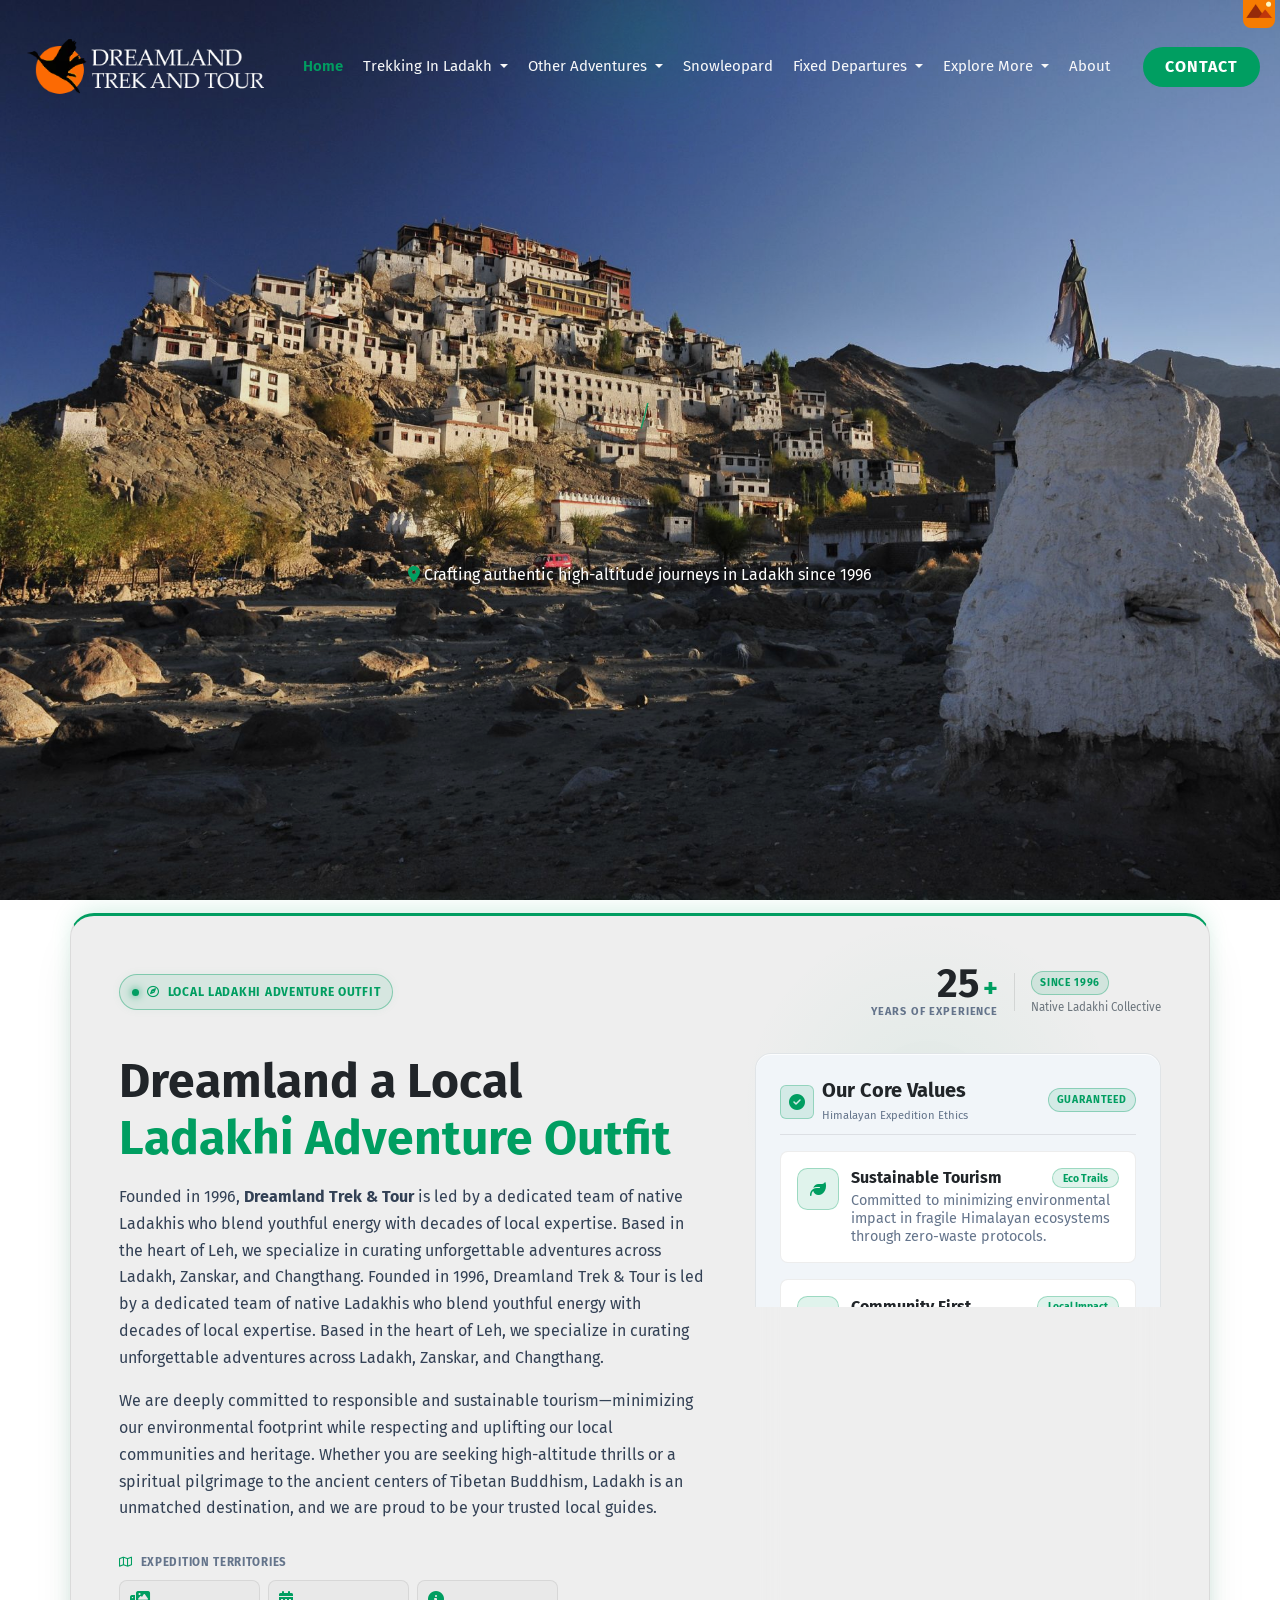
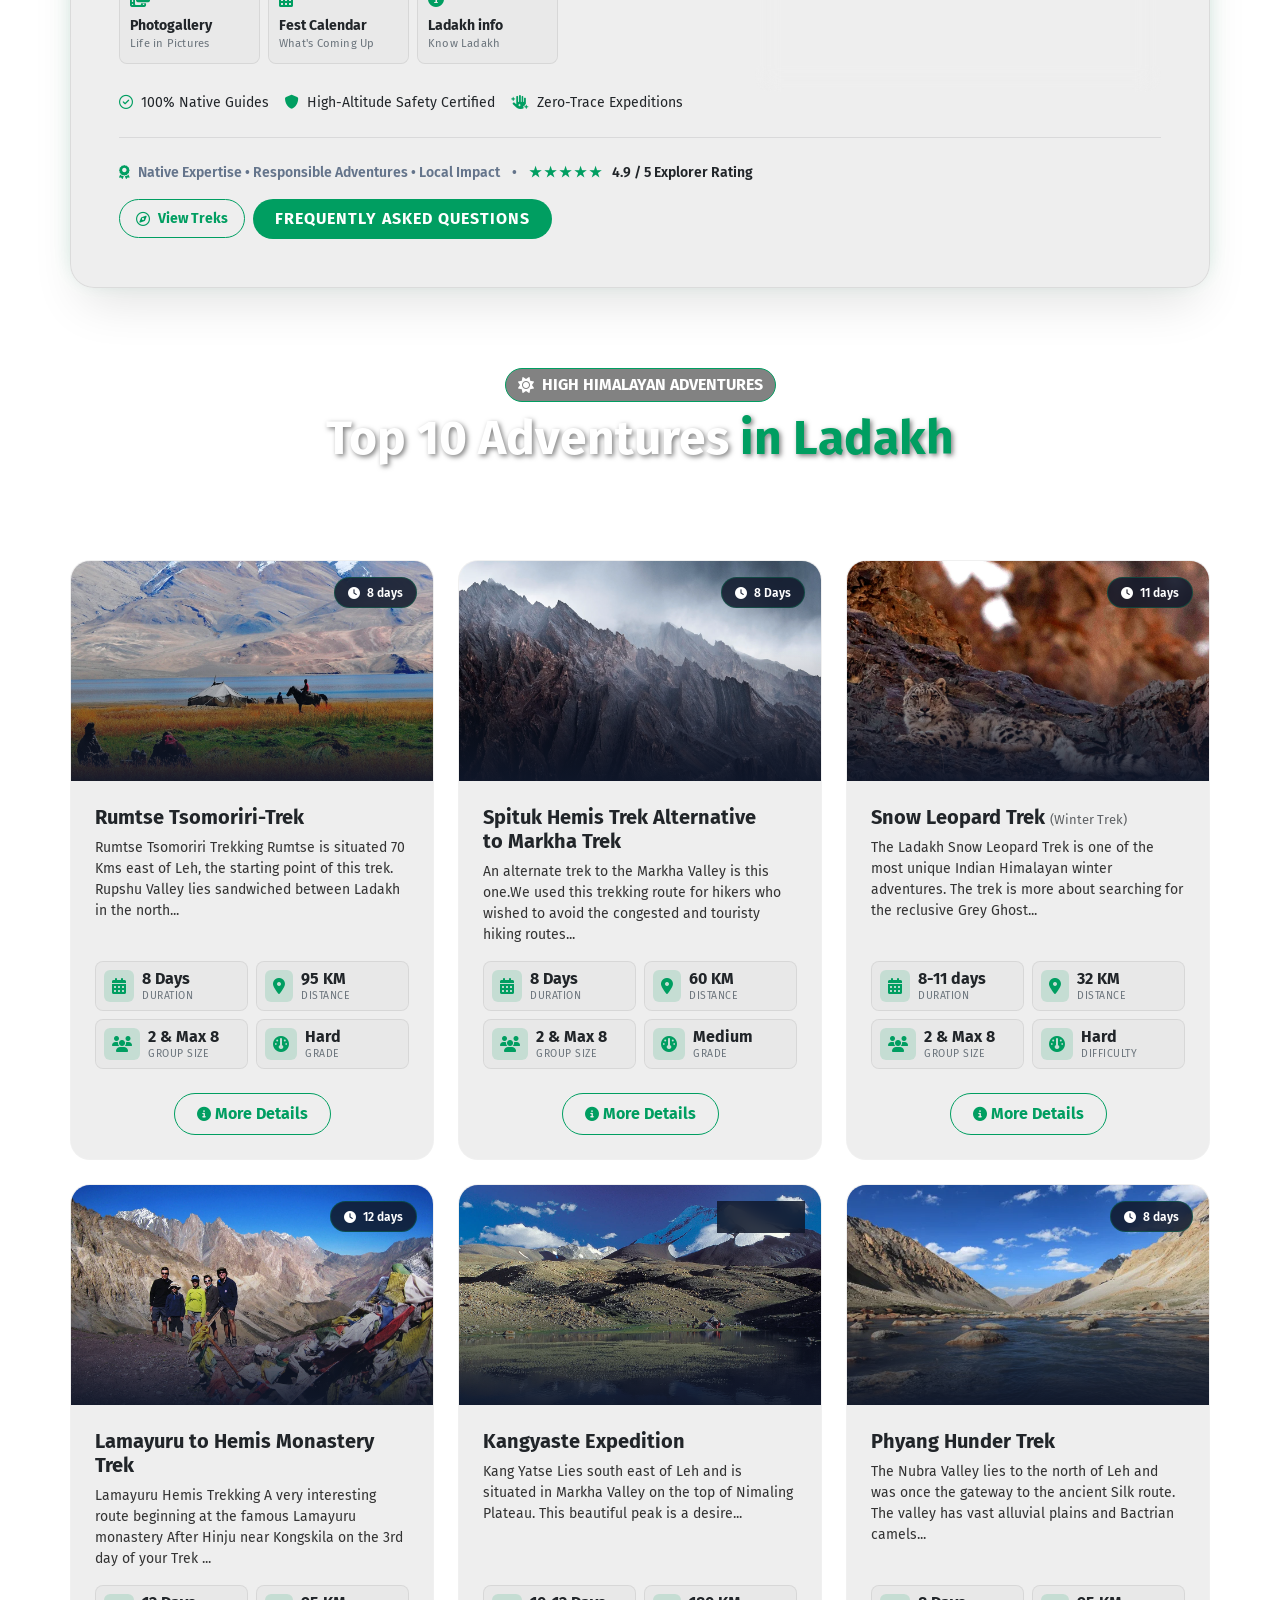
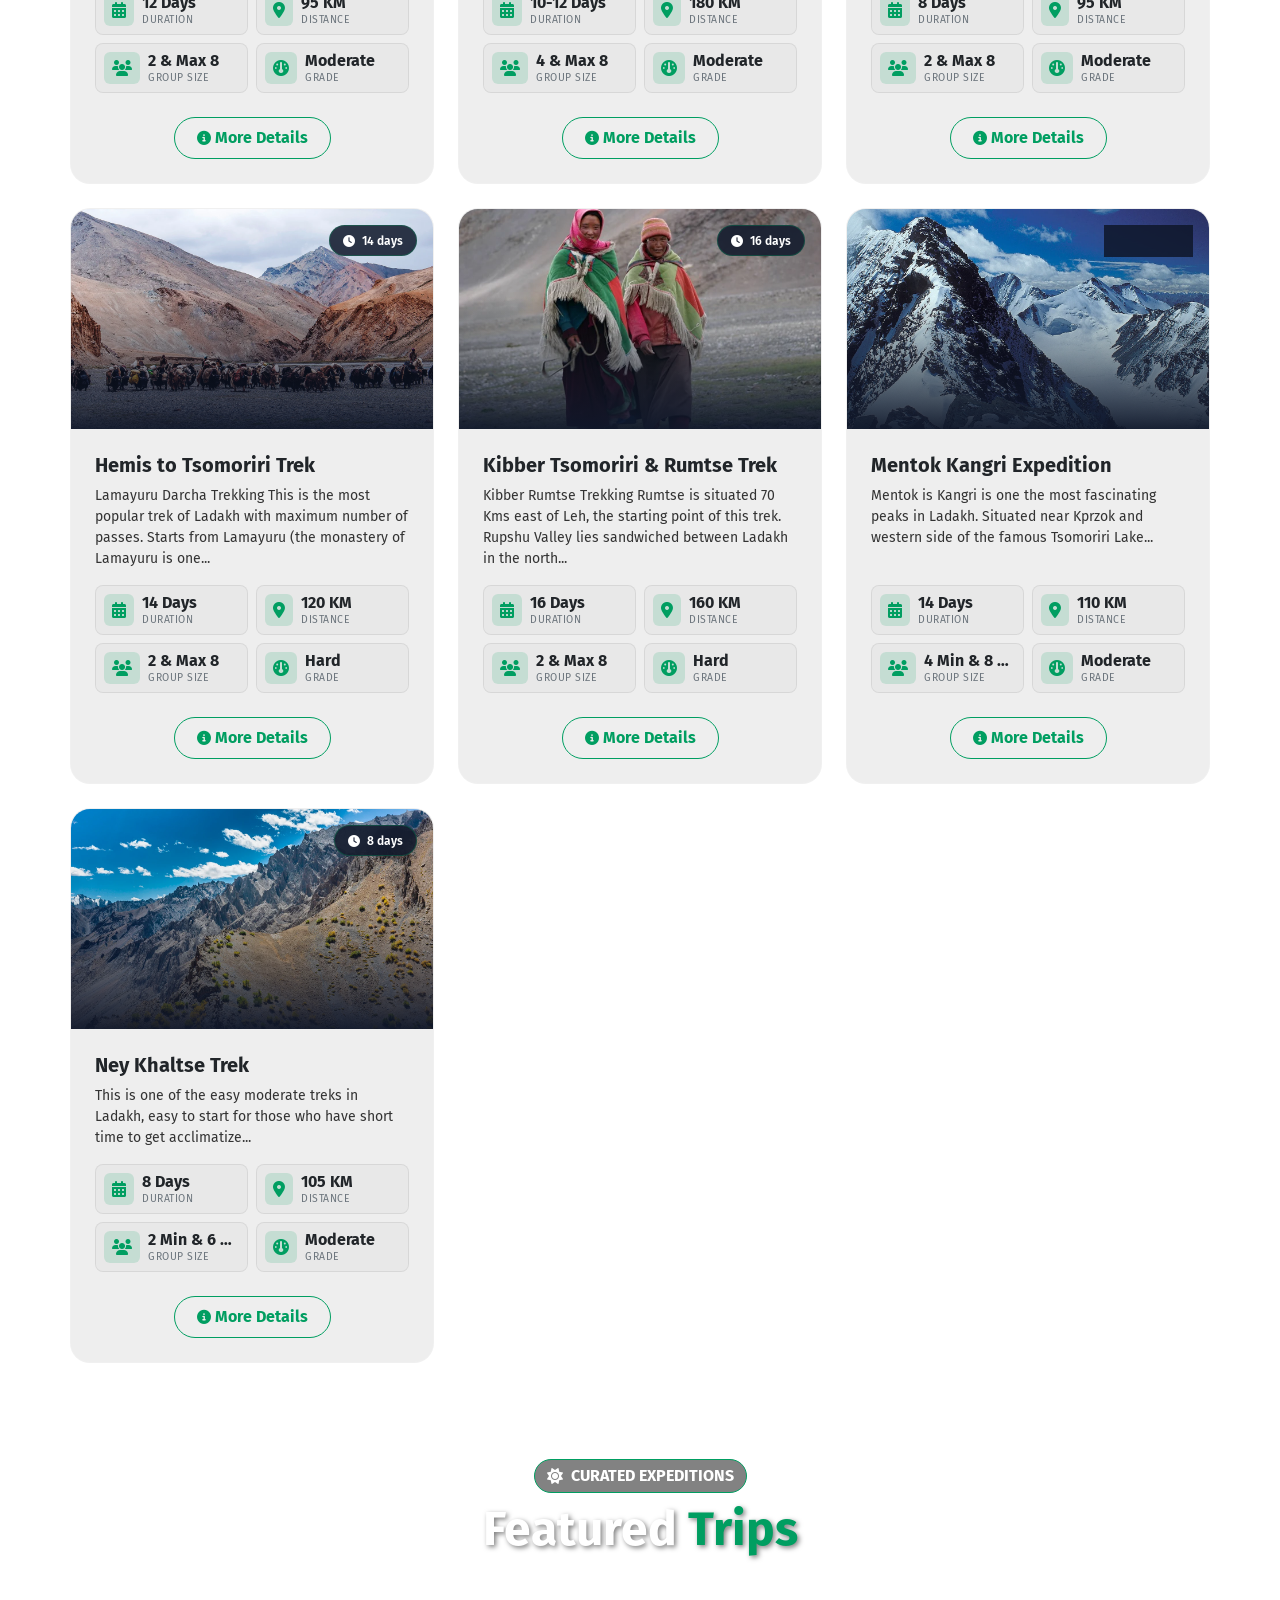
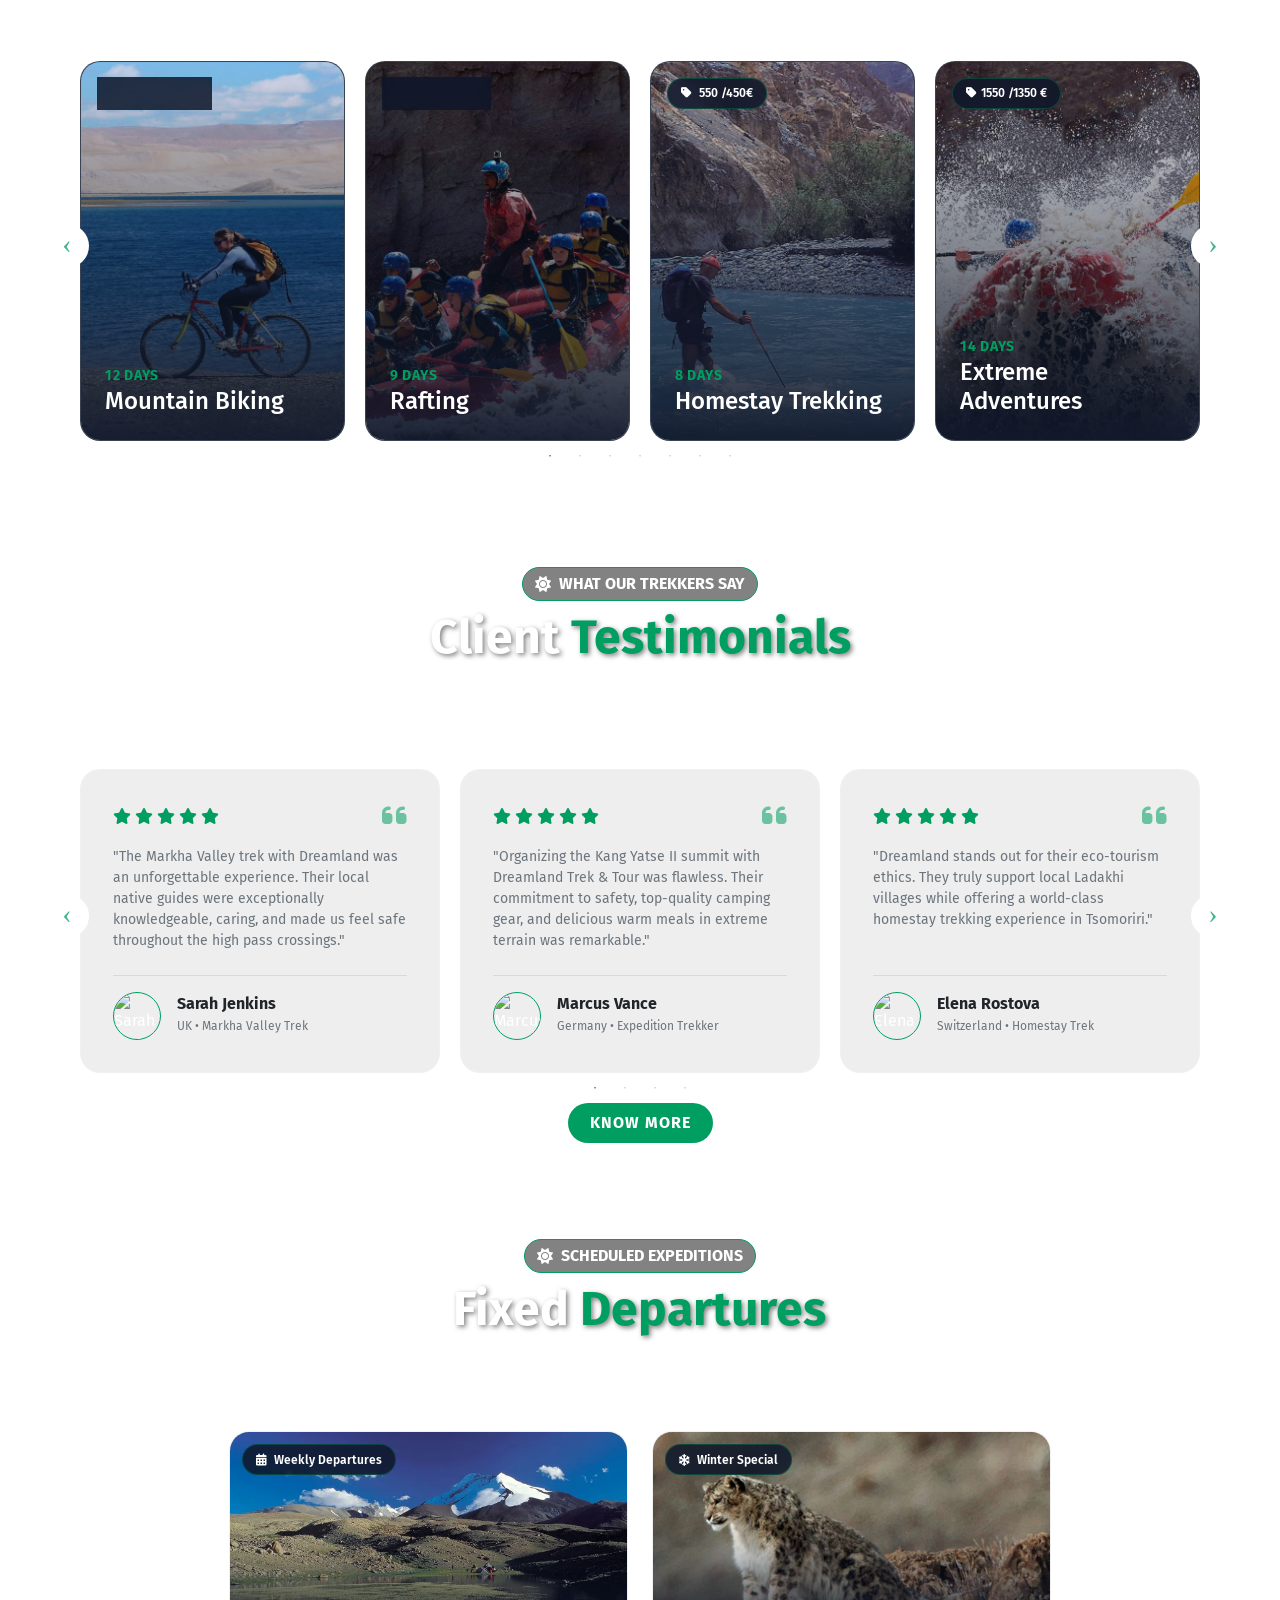
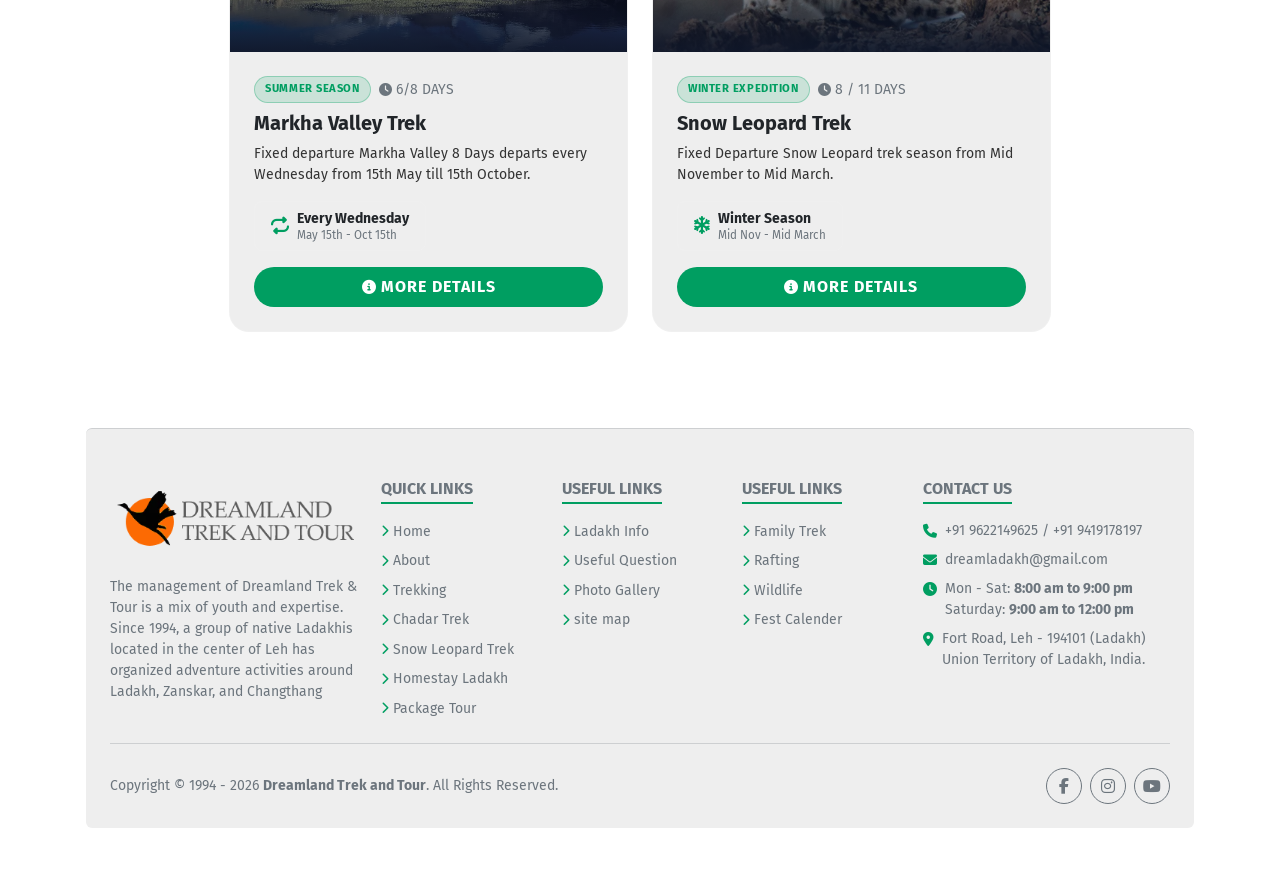
==== commit 6b7166a8: "new changes" ====
--- a/index.html
+++ b/index.html
@@ -25,7 +25,11 @@
   </head>
   <body>
     <!-- Preloader -->
-    <div id="site-preloader" class="site-preloader" aria-label="Loading page">
+    <div
+      id="site-preloader"
+      class="site-preloader d-none"
+      aria-label="Loading page"
+    >
       <div class="preloader-birds" aria-hidden="true">
         <span class="preloader-bird preloader-bird-one">
           <svg viewBox="0 0 32 16" focusable="false">
@@ -413,16 +417,17 @@
         <div class="row hero-grid">
           <div class="col-12 col-md-11 col-lg-10">
             <div class="custom-glass-card">
-              <div class="hero-eyebrow-pill">
+              <!-- <div class="hero-eyebrow-pill">
                 <i class="fa-regular fa-compass hero-accent"></i>
 
                 <span>Premier Ladakh Expeditions</span>
-              </div>
+              </div> -->
 
               <div class="hero-adv-list">
                 <div class="hero-adv-chip">
                   <span class="hero-adv-icon-wrap">
-                    <i class="fa-regular fa-compass"></i>
+                    <img src="images/trekking.png" />
+                    <!-- <i class="fa-regular fa-compass"></i> -->
                   </span>
                   <span class="hero-adv-label">Trekking</span>
                 </div>
@@ -435,14 +440,15 @@
 
                 <div class="hero-adv-chip">
                   <span class="hero-adv-icon-wrap">
-                    <i class="fa-solid fa-mountain-sun"></i>
+                    <img src="images/climbing.png" />
                   </span>
                   <span class="hero-adv-label">Climbing</span>
                 </div>
 
                 <div class="hero-adv-chip">
                   <span class="hero-adv-icon-wrap">
-                    <i class="fa-solid fa-snowflake"></i>
+                    <img src="images/snow-leopard.png" />
+                    <!-- <i class="fa-solid fa-snowflake"></i> -->
                   </span>
                   <span class="hero-adv-label">Snow Leopard Trek</span>
                 </div>
@@ -494,21 +500,28 @@
               <div class="peek-copy">
                 <h2>
                   Dreamland a Local <br />
-                  <span class="peek-accent">Ladakh Adventure Outfit</span>
+                  <span class="peek-accent">Ladakhi Adventure Outfit</span>
                 </h2>
                 <p>
-                  The management of
-                  <strong>Dreamland Trek & Tour</strong> is a authentic mix of
-                  youth energy and seasoned mountain expertise. Since 1996, a
-                  group of native Ladakhis located in the centre of Leh has been
-                  organizing world-class adventure activities around Ladakh,
-                  Zanskar, and Changthang.
+                  Founded in 1996, <strong>Dreamland Trek &amp; Tour</strong> is
+                  led by a dedicated team of native Ladakhis who blend youthful
+                  energy with decades of local expertise. Based in the heart of
+                  Leh, we specialize in curating unforgettable adventures across
+                  Ladakh, Zanskar, and Changthang. Founded in 1996, Dreamland
+                  Trek &amp; Tour is led by a dedicated team of native Ladakhis
+                  who blend youthful energy with decades of local expertise.
+                  Based in the heart of Leh, we specialize in curating
+                  unforgettable adventures across Ladakh, Zanskar, and
+                  Changthang.
                 </p>
                 <p class="outfit-description">
-                  The company firmly champions responsible and sustainable
-                  tourism, dedicated to reducing environmental footprints while
-                  respecting and empowering indigenous villagers and their
-                  remote Himalayan communities.
+                  We are deeply committed to responsible and sustainable
+                  tourism—minimizing our environmental footprint while
+                  respecting and uplifting our local communities and heritage.
+                  Whether you are seeking high-altitude thrills or a spiritual
+                  pilgrimage to the ancient centers of Tibetan Buddhism, Ladakh
+                  is an unmatched destination, and we are proud to be your
+                  trusted local guides.
                 </p>
               </div>
 
@@ -522,12 +535,12 @@
                   <div class="col-6 col-sm-3">
                     <div class="territory-tile">
                       <div class="peek-territory-card-heading">
-                        <i class="fa-solid fa-location-dot peek-accent"></i>
-                        <span class="territory-alt">3,500m</span>
+                        <i class="fa-solid fa-photo-film peek-accent"></i>
+                        <!-- <span class="territory-alt">3,500m</span> -->
                       </div>
                       <div>
-                        <div class="territory-name">Leh Center</div>
-                        <div class="territory-desc">Expedition HQ</div>
+                        <div class="territory-name">Photogallery</div>
+                        <div class="territory-desc">Life in Pictures</div>
                       </div>
                     </div>
                   </div>
@@ -535,12 +548,12 @@
                   <div class="col-6 col-sm-3">
                     <div class="territory-tile">
                       <div class="peek-territory-card-heading">
-                        <i class="fa-solid fa-mountain-sun peek-accent"></i>
-                        <span class="territory-alt">Passes</span>
+                        <i class="fa-solid fa-calendar-days peek-accent"></i>
+                        <!-- <span class="territory-alt">Passes</span> -->
                       </div>
                       <div>
-                        <div class="territory-name">Ladakh</div>
-                        <div class="territory-desc">Sacred Valleys</div>
+                        <div class="territory-name">Fest Calendar</div>
+                        <div class="territory-desc">What's Coming Up</div>
                       </div>
                     </div>
                   </div>
@@ -548,25 +561,12 @@
                   <div class="col-6 col-sm-3">
                     <div class="territory-tile">
                       <div class="peek-territory-card-heading">
-                        <i class="fa-solid fa-route peek-accent"></i>
-                        <span class="territory-alt">Gorges</span>
+                        <i class="fa-solid fa-circle-info peek-accent"></i>
+                        <!-- <span class="territory-alt">Gorges</span> -->
                       </div>
                       <div>
-                        <div class="territory-name">Zanskar</div>
-                        <div class="territory-desc">Remote Trails</div>
-                      </div>
-                    </div>
-                  </div>
-
-                  <div class="col-6 col-sm-3">
-                    <div class="territory-tile">
-                      <div class="peek-territory-card-heading">
-                        <i class="fa-solid fa-campground peek-accent"></i>
-                        <span class="territory-alt">Plateau</span>
-                      </div>
-                      <div>
-                        <div class="territory-name">Changthang</div>
-                        <div class="territory-desc">High Lakes</div>
+                        <div class="territory-name">Ladakh info</div>
+                        <div class="territory-desc">Know Ladakh</div>
                       </div>
                     </div>
                   </div>
@@ -654,12 +654,35 @@
                   <div class="outfit-value-card">
                     <div class="peek-value-content">
                       <div class="outfit-value-icon-box">
-                        <i class="fa-solid fa-award peek-accent"></i>
+                        <i class="fa-solid fa-star-half-stroke peek-accent"></i>
                       </div>
                       <div class="peek-value-copy">
                         <div class="peek-value-title-row">
-                          <h6>Native Expertise</h6>
-                          <span class="outfit-badge-micro">Master Guides</span>
+                          <h6>Handwritten Reviews</h6>
+                          <span class="outfit-badge-micro"
+                            >Customer Testimonials</span
+                          >
+                        </div>
+                        <p>
+                          Led exclusively by indigenous mountain leaders with
+                          generational route knowledge and high-altitude
+                          mastery.
+                        </p>
+                      </div>
+                    </div>
+                  </div>
+
+                  <div class="outfit-value-card">
+                    <div class="peek-value-content">
+                      <div class="outfit-value-icon-box">
+                        <i class="fa-solid fa-signs-post peek-accent"></i>
+                      </div>
+                      <div class="peek-value-copy">
+                        <div class="peek-value-title-row">
+                          <h6>About Our Guides</h6>
+                          <span class="outfit-badge-micro"
+                            >Our Local Experts</span
+                          >
                         </div>
                         <p>
                           Led exclusively by indigenous mountain leaders with
@@ -696,8 +719,12 @@
                 <span>View Treks</span>
               </a>
 
-              <a href="#" class="btn btn-primary">
-                <span>Explore Adventures</span>
+              <a
+                href="https://www.dreamladakh.com/ladakh.htm"
+                class="btn btn-primary"
+                target="_blank"
+              >
+                <span>Frequently Asked Questions</span>
               </a>
             </div>
           </div>
@@ -713,7 +740,9 @@
             <i aria-hidden="true" class="fa-solid fa-sun site-icon-16"></i>
             High Himalayan Adventures
           </span>
-          <h2>Summer <span class="custom-brand-yellow">Treks</span></h2>
+          <h2>
+            Top 10 Adventures <span class="custom-brand-yellow">in Ladakh</span>
+          </h2>
           <p class="summer-treks-description">
             Discover handpicked summer expeditions across pristine Ladakhi
             passes, rugged valleys, and sacred remote monasteries.
@@ -729,23 +758,28 @@
                     aria-hidden="true"
                     class="fa-solid fa-clock trek-card-icon site-icon-12"
                   ></i>
-                  6 or 7 or 8 days
-                </span>
+                  8 days</span
+                >
                 <img
-                  src="images/marka-valley.jpg"
-                  alt="Markha Valley Trek"
+                  src="images/rumtse-big.jpg"
+                  alt="Rumtse to Tsomoriri Trek"
                   class="trek-card-img"
                 />
                 <div class="trek-card-overlay"></div>
               </div>
               <div class="trek-card-content">
-                <h3 class="trek-card-title">Markha Valley Trek</h3>
+                <h3 class="trek-card-title">
+                  Rumtse Tsomoriri-Trek
+
+                  <span class="trek-card-subtitle"> </span>
+                </h3>
                 <p class="trek-card-description">
-                  Markha Valley Trek The green oasis of the Markha Valley
-                  guarded by Kang Yatse 6400mts from east and Zanskar range from
-                  the south west.
+                  Rumtse Tsomoriri Trekking Rumtse is situated 70 Kms east of
+                  Leh, the starting point of this trek. Rupshu Valley lies
+                  sandwiched between Ladakh in the north...
                 </p>
 
+                <!-- Redesigned 2x2 Feature Grid with Glass Accent Tiles -->
                 <div class="row trek-card-feature-grid">
                   <div class="col-6">
                     <div class="trek-card-feature-tile">
@@ -771,7 +805,7 @@
                         ></i>
                       </div>
                       <div class="trek-card-feature-copy">
-                        <div class="trek-card-feature-value">65 KM</div>
+                        <div class="trek-card-feature-value">95 KM</div>
                         <div class="trek-card-feature-label">Distance</div>
                       </div>
                     </div>
@@ -803,7 +837,7 @@
                         ></i>
                       </div>
                       <div class="trek-card-feature-copy">
-                        <div class="trek-card-feature-value">Medium</div>
+                        <div class="trek-card-feature-value-2">Hard</div>
                         <div class="trek-card-feature-label">Grade</div>
                       </div>
                     </div>
@@ -819,16 +853,6 @@
                     ></i>
                     More Details
                   </a>
-                  <a
-                    href="#"
-                    class="custom-brand-yellow-bg trek-card-action-2 btn btn-primary"
-                  >
-                    <i
-                      aria-hidden="true"
-                      class="fa-solid fa-paper-plane site-icon-14"
-                    ></i>
-                    Enquiry
-                  </a>
                 </div>
               </div>
             </div>
@@ -843,10 +867,10 @@
                     aria-hidden="true"
                     class="fa-solid fa-clock trek-card-icon site-icon-12"
                   ></i>
-                  8 Days Trek</span
-                >
+                  8 Days
+                </span>
                 <img
-                  src="images/phyang-hunder.jpg"
+                  src="images/Spituk-Stok-big.jpg"
                   alt="Kang Yatse Trek"
                   class="trek-card-img"
                 />
@@ -854,13 +878,13 @@
               </div>
               <div class="trek-card-content">
                 <h3 class="trek-card-title">
-                  Phyang to Hunder
-                  <span class="trek-card-subtitle">(Nubra Valley)</span>
+                  Spituk Hemis Trek Alternative <br />
+                  to Markha Trek
                 </h3>
                 <p class="trek-card-description">
-                  The Nubra Valley lies to the north of Leh and was once the
-                  gateway to the ancient Silk route. The valley has vast
-                  alluvial plains and Bactrian camels.
+                  An alternate trek to the Markha Valley is this one.We used
+                  this trekking route for hikers who wished to avoid the
+                  congested and touristy hiking routes...
                 </p>
 
                 <!-- Redesigned 2x2 Feature Grid with Glass Accent Tiles -->
@@ -937,16 +961,6 @@
                     ></i>
                     More Details
                   </a>
-                  <a
-                    href="#"
-                    class="custom-brand-yellow-bg trek-card-action-2 btn btn-primary"
-                  >
-                    <i
-                      aria-hidden="true"
-                      class="fa-solid fa-paper-plane site-icon-14"
-                    ></i>
-                    Enquiry
-                  </a>
                 </div>
               </div>
             </div>
@@ -961,10 +975,10 @@
                     aria-hidden="true"
                     class="fa-solid fa-clock trek-card-icon site-icon-12"
                   ></i>
-                  4 days</span
+                  11 days</span
                 >
                 <img
-                  src="images/spituk-matho.jpg "
+                  src="images/snow-bg1.jpg "
                   alt="Rumtse to Tsomoriri Trek"
                   class="trek-card-img"
                 />
@@ -972,13 +986,13 @@
               </div>
               <div class="trek-card-content">
                 <h3 class="trek-card-title">
-                  Spituk to Matho Trek
-                  <span class="trek-card-subtitle">(Rumbak valley Trek)</span>
+                  Snow Leopard Trek
+                  <span class="trek-card-subtitle">(Winter Trek)</span>
                 </h3>
                 <p class="trek-card-description">
-                  Spituk-Matho is a part of Hemis National Park. This area is
-                  known as the capital of Snow Leopards even National Geographic
-                  made...
+                  The Ladakh Snow Leopard Trek is one of the most unique Indian
+                  Himalayan winter adventures. The trek is more about searching
+                  for the reclusive Grey Ghost...
                 </p>
 
                 <!-- Redesigned 2x2 Feature Grid with Glass Accent Tiles -->
@@ -992,7 +1006,7 @@
                         ></i>
                       </div>
                       <div class="trek-card-feature-copy">
-                        <div class="trek-card-feature-value">4 Days</div>
+                        <div class="trek-card-feature-value">8-11 days</div>
                         <div class="trek-card-feature-label">Duration</div>
                       </div>
                     </div>
@@ -1039,8 +1053,8 @@
                         ></i>
                       </div>
                       <div class="trek-card-feature-copy">
-                        <div class="trek-card-feature-value-2">Easy</div>
-                        <div class="trek-card-feature-label">Grade</div>
+                        <div class="trek-card-feature-value-2">Hard</div>
+                        <div class="trek-card-feature-label">Difficulty</div>
                       </div>
                     </div>
                   </div>
@@ -1055,16 +1069,6 @@
                     ></i>
                     More Details
                   </a>
-                  <a
-                    href="#"
-                    class="custom-brand-yellow-bg trek-card-action-2 btn btn-primary"
-                  >
-                    <i
-                      aria-hidden="true"
-                      class="fa-solid fa-paper-plane site-icon-14"
-                    ></i>
-                    Enquiry
-                  </a>
                 </div>
               </div>
             </div>
@@ -1081,7 +1085,7 @@
                   12 days
                 </span>
                 <img
-                  src="https://images.unsplash.com/photo-1544735716-392fe2489ffa?auto=format&amp;fit=crop&amp;w=800&amp;q=80"
+                  src="images/hemis-bg1.jpg"
                   alt="Markha Valley Trek"
                   class="trek-card-img"
                 />
@@ -1169,16 +1173,6 @@
                     ></i>
                     More Details
                   </a>
-                  <a
-                    href="#"
-                    class="custom-brand-yellow-bg trek-card-action-2 btn btn-primary"
-                  >
-                    <i
-                      aria-hidden="true"
-                      class="fa-solid fa-paper-plane site-icon-14"
-                    ></i>
-                    Enquiry
-                  </a>
                 </div>
               </div>
             </div>
@@ -1193,10 +1187,10 @@
                     aria-hidden="true"
                     class="fa-solid fa-clock trek-card-icon site-icon-12"
                   ></i>
-                  8 Days Trek</span
-                >
+                  12 Days
+                </span>
                 <img
-                  src="images/spituk-hemis.jpg"
+                  src="images/kangyaste-big.jpg"
                   alt="Kang Yatse Trek"
                   class="trek-card-img"
                 />
@@ -1204,14 +1198,14 @@
               </div>
               <div class="trek-card-content">
                 <h3 class="trek-card-title">
-                  Spituk To Hemis Trek
+                  Kangyaste Expedition
 
                   <span class="trek-card-subtitle"> </span>
                 </h3>
                 <p class="trek-card-description">
-                  An alternate trek to the Markha Valley is this one.We used
-                  this trekking route for hikers who wished to avoid the
-                  congested and touristy hiking routes...
+                  Kang Yatse Lies south east of Leh and is situated in Markha
+                  Valley on the top of Nimaling Plateau. This beautiful peak is
+                  a desire...
                 </p>
 
                 <!-- Redesigned 2x2 Feature Grid with Glass Accent Tiles -->
@@ -1225,7 +1219,7 @@
                         ></i>
                       </div>
                       <div class="trek-card-feature-copy">
-                        <div class="trek-card-feature-value">8 Days</div>
+                        <div class="trek-card-feature-value">10-12 Days</div>
                         <div class="trek-card-feature-label">Duration</div>
                       </div>
                     </div>
@@ -1255,7 +1249,7 @@
                         ></i>
                       </div>
                       <div class="trek-card-feature-copy">
-                        <div class="trek-card-feature-value-2">2 & Max 8</div>
+                        <div class="trek-card-feature-value-2">4 & Max 8</div>
                         <div class="trek-card-feature-label">Group Size</div>
                       </div>
                     </div>
@@ -1286,16 +1280,6 @@
                     ></i>
                     More Details
                   </a>
-                  <a
-                    href="#"
-                    class="custom-brand-yellow-bg trek-card-action-2 btn btn-primary"
-                  >
-                    <i
-                      aria-hidden="true"
-                      class="fa-solid fa-paper-plane site-icon-14"
-                    ></i>
-                    Enquiry
-                  </a>
                 </div>
               </div>
             </div>
@@ -1313,7 +1297,7 @@
                   8 days</span
                 >
                 <img
-                  src="images/rumtse-tsomoriri.jpg"
+                  src="images/phyang-hunder.jpg"
                   alt="Rumtse to Tsomoriri Trek"
                   class="trek-card-img"
                 />
@@ -1321,14 +1305,14 @@
               </div>
               <div class="trek-card-content">
                 <h3 class="trek-card-title">
-                  Rumtse Tsomoriri-Trek
+                  Phyang Hunder Trek
 
                   <span class="trek-card-subtitle"> </span>
                 </h3>
                 <p class="trek-card-description">
-                  Rumtse Tsomoriri Trekking Rumtse is situated 70 Kms east of
-                  Leh, the starting point of this trek. Rupshu Valley lies
-                  sandwiched between Ladakh in the north...
+                  The Nubra Valley lies to the north of Leh and was once the
+                  gateway to the ancient Silk route. The valley has vast
+                  alluvial plains and Bactrian camels...
                 </p>
 
                 <!-- Redesigned 2x2 Feature Grid with Glass Accent Tiles -->
@@ -1387,7 +1371,7 @@
                         ></i>
                       </div>
                       <div class="trek-card-feature-copy">
-                        <div class="trek-card-feature-value-2">Hard</div>
+                        <div class="trek-card-feature-value-2">Moderate</div>
                         <div class="trek-card-feature-label">Grade</div>
                       </div>
                     </div>
@@ -1403,16 +1387,6 @@
                     ></i>
                     More Details
                   </a>
-                  <a
-                    href="#"
-                    class="custom-brand-yellow-bg trek-card-action-2 btn btn-primary"
-                  >
-                    <i
-                      aria-hidden="true"
-                      class="fa-solid fa-paper-plane site-icon-14"
-                    ></i>
-                    Enquiry
-                  </a>
                 </div>
               </div>
             </div>
@@ -1429,7 +1403,7 @@
                   14 days
                 </span>
                 <img
-                  src="images/hemis-tsomoriri.jpg"
+                  src="images/hemis-big.jpg"
                   alt="Markha Valley Trek"
                   class="trek-card-img"
                 />
@@ -1515,137 +1489,12 @@
                     ></i>
                     More Details
                   </a>
-                  <a
-                    href="#"
-                    class="custom-brand-yellow-bg trek-card-action-2 btn btn-primary"
-                  >
-                    <i
-                      aria-hidden="true"
-                      class="fa-solid fa-paper-plane site-icon-14"
-                    ></i>
-                    Enquiry
-                  </a>
                 </div>
               </div>
             </div>
           </div>
 
           <!-- Card 2 -->
-          <div class="col-12 col-md-6 col-lg-4">
-            <div class="trek-card">
-              <div class="trek-card-img-wrapper">
-                <span class="trek-card-badge"
-                  ><i
-                    aria-hidden="true"
-                    class="fa-solid fa-clock trek-card-icon site-icon-12"
-                  ></i>
-                  6 Days Trek</span
-                >
-                <img
-                  src="images/lamayuru-chilling.jpg"
-                  alt="Kang Yatse Trek"
-                  class="trek-card-img"
-                />
-                <div class="trek-card-overlay"></div>
-              </div>
-              <div class="trek-card-content">
-                <h3 class="trek-card-title">
-                  Lamayuru Chilling Trek
-                  <span class="trek-card-subtitle"> </span>
-                </h3>
-                <p class="trek-card-description">
-                  The valley of Sham, in the lower part of Ladakh, is celebrated
-                  for its beauty and richness during the harvesting season. This
-                  trek...
-                </p>
-
-                <!-- Redesigned 2x2 Feature Grid with Glass Accent Tiles -->
-                <div class="row trek-card-feature-grid">
-                  <div class="col-6">
-                    <div class="trek-card-feature-tile">
-                      <div class="trek-card-feature-icon">
-                        <i
-                          aria-hidden="true"
-                          class="fa-solid fa-calendar-days site-icon-16"
-                        ></i>
-                      </div>
-                      <div class="trek-card-feature-copy">
-                        <div class="trek-card-feature-value">6 Days</div>
-                        <div class="trek-card-feature-label">Duration</div>
-                      </div>
-                    </div>
-                  </div>
-
-                  <div class="col-6">
-                    <div class="trek-card-feature-tile">
-                      <div class="trek-card-feature-icon">
-                        <i
-                          aria-hidden="true"
-                          class="fa-solid fa-location-dot site-icon-16"
-                        ></i>
-                      </div>
-                      <div class="trek-card-feature-copy">
-                        <div class="trek-card-feature-value">110 KM</div>
-                        <div class="trek-card-feature-label">Distance</div>
-                      </div>
-                    </div>
-                  </div>
-
-                  <div class="col-6">
-                    <div class="trek-card-feature-tile">
-                      <div class="trek-card-feature-icon">
-                        <i
-                          aria-hidden="true"
-                          class="fa-solid fa-users site-icon-16"
-                        ></i>
-                      </div>
-                      <div class="trek-card-feature-copy">
-                        <div class="trek-card-feature-value-2">2 & Max 8</div>
-                        <div class="trek-card-feature-label">Group Size</div>
-                      </div>
-                    </div>
-                  </div>
-
-                  <div class="col-6">
-                    <div class="trek-card-feature-tile">
-                      <div class="trek-card-feature-icon">
-                        <i
-                          aria-hidden="true"
-                          class="fa-solid fa-gauge site-icon-16"
-                        ></i>
-                      </div>
-                      <div class="trek-card-feature-copy">
-                        <div class="trek-card-feature-value">Moderate</div>
-                        <div class="trek-card-feature-label">Grade</div>
-                      </div>
-                    </div>
-                  </div>
-                </div>
-
-                <!-- CTAs -->
-                <div class="trek-card-content-group">
-                  <a href="#" class="trek-card-action site-button-secondary">
-                    <i
-                      aria-hidden="true"
-                      class="fa-solid fa-circle-info site-icon-14"
-                    ></i>
-                    More Details
-                  </a>
-                  <a
-                    href="#"
-                    class="custom-brand-yellow-bg trek-card-action-2 btn btn-primary"
-                  >
-                    <i
-                      aria-hidden="true"
-                      class="fa-solid fa-paper-plane site-icon-14"
-                    ></i>
-                    Enquiry
-                  </a>
-                </div>
-              </div>
-            </div>
-          </div>
-          <!-- Card 3 -->
           <div class="col-12 col-md-6 col-lg-4">
             <div class="trek-card">
               <div class="trek-card-img-wrapper">
@@ -1746,20 +1595,11 @@
                     ></i>
                     More Details
                   </a>
-                  <a
-                    href="#"
-                    class="custom-brand-yellow-bg trek-card-action-2 btn btn-primary"
-                  >
-                    <i
-                      aria-hidden="true"
-                      class="fa-solid fa-paper-plane site-icon-14"
-                    ></i>
-                    Enquiry
-                  </a>
-                </div>
-              </div>
-            </div>
-          </div>
+                </div>
+              </div>
+            </div>
+          </div>
+
           <!-- Card 3 -->
           <div class="col-12 col-md-6 col-lg-4">
             <div class="trek-card">
@@ -1769,24 +1609,25 @@
                     aria-hidden="true"
                     class="fa-solid fa-clock trek-card-icon site-icon-12"
                   ></i>
-                  12 days</span
-                >
+                  14 Days
+                </span>
                 <img
-                  src="images/jhunglam.jpg"
-                  alt="Rumtse to Tsomoriri Trek"
+                  src="images/MentokKangri-bg1.jpg"
+                  alt="Kang Yatse Trek"
                   class="trek-card-img"
                 />
                 <div class="trek-card-overlay"></div>
               </div>
               <div class="trek-card-content">
                 <h3 class="trek-card-title">
-                  Jhunglam Trekking
+                  Mentok Kangri Expedition
+
                   <span class="trek-card-subtitle"> </span>
                 </h3>
                 <p class="trek-card-description">
-                  Jhunglam Trekking This is one of the most adventurous treks on
-                  an isolated route far into the mountains with many rivers to
-                  be crossed. It is a real offbeat trek just you...
+                  Mentok is Kangri is one the most fascinating peaks in Ladakh.
+                  Situated near Kprzok and western side of the famous Tsomoriri
+                  Lake...
                 </p>
 
                 <!-- Redesigned 2x2 Feature Grid with Glass Accent Tiles -->
@@ -1800,7 +1641,7 @@
                         ></i>
                       </div>
                       <div class="trek-card-feature-copy">
-                        <div class="trek-card-feature-value">12 Days</div>
+                        <div class="trek-card-feature-value">14 Days</div>
                         <div class="trek-card-feature-label">Duration</div>
                       </div>
                     </div>
@@ -1815,7 +1656,7 @@
                         ></i>
                       </div>
                       <div class="trek-card-feature-copy">
-                        <div class="trek-card-feature-value">105 KM</div>
+                        <div class="trek-card-feature-value">110 KM</div>
                         <div class="trek-card-feature-label">Distance</div>
                       </div>
                     </div>
@@ -1830,7 +1671,9 @@
                         ></i>
                       </div>
                       <div class="trek-card-feature-copy">
-                        <div class="trek-card-feature-value-2">2 & Max 8</div>
+                        <div class="trek-card-feature-value-2">
+                          4 Min & 8 Max
+                        </div>
                         <div class="trek-card-feature-label">Group Size</div>
                       </div>
                     </div>
@@ -1845,7 +1688,7 @@
                         ></i>
                       </div>
                       <div class="trek-card-feature-copy">
-                        <div class="trek-card-feature-value-2">Moderate</div>
+                        <div class="trek-card-feature-value">Moderate</div>
                         <div class="trek-card-feature-label">Grade</div>
                       </div>
                     </div>
@@ -1861,15 +1704,112 @@
                     ></i>
                     More Details
                   </a>
-                  <a
-                    href="#"
-                    class="custom-brand-yellow-bg trek-card-action-2 btn btn-primary"
-                  >
+                </div>
+              </div>
+            </div>
+          </div>
+          <!-- Card 3 -->
+          <div class="col-12 col-md-6 col-lg-4">
+            <div class="trek-card">
+              <div class="trek-card-img-wrapper">
+                <span class="trek-card-badge"
+                  ><i
+                    aria-hidden="true"
+                    class="fa-solid fa-clock trek-card-icon site-icon-12"
+                  ></i>
+                  8 days</span
+                >
+                <img
+                  src="images/ney-Khaltse-bg1.jpg"
+                  alt="Rumtse to Tsomoriri Trek"
+                  class="trek-card-img"
+                />
+                <div class="trek-card-overlay"></div>
+              </div>
+              <div class="trek-card-content">
+                <h3 class="trek-card-title">
+                  Ney Khaltse Trek
+
+                  <span class="trek-card-subtitle"> </span>
+                </h3>
+                <p class="trek-card-description">
+                  This is one of the easy moderate treks in Ladakh, easy to
+                  start for those who have short time to get acclimatize...
+                </p>
+
+                <!-- Redesigned 2x2 Feature Grid with Glass Accent Tiles -->
+                <div class="row trek-card-feature-grid">
+                  <div class="col-6">
+                    <div class="trek-card-feature-tile">
+                      <div class="trek-card-feature-icon">
+                        <i
+                          aria-hidden="true"
+                          class="fa-solid fa-calendar-days site-icon-16"
+                        ></i>
+                      </div>
+                      <div class="trek-card-feature-copy">
+                        <div class="trek-card-feature-value">8 Days</div>
+                        <div class="trek-card-feature-label">Duration</div>
+                      </div>
+                    </div>
+                  </div>
+
+                  <div class="col-6">
+                    <div class="trek-card-feature-tile">
+                      <div class="trek-card-feature-icon">
+                        <i
+                          aria-hidden="true"
+                          class="fa-solid fa-location-dot site-icon-16"
+                        ></i>
+                      </div>
+                      <div class="trek-card-feature-copy">
+                        <div class="trek-card-feature-value">105 KM</div>
+                        <div class="trek-card-feature-label">Distance</div>
+                      </div>
+                    </div>
+                  </div>
+
+                  <div class="col-6">
+                    <div class="trek-card-feature-tile">
+                      <div class="trek-card-feature-icon">
+                        <i
+                          aria-hidden="true"
+                          class="fa-solid fa-users site-icon-16"
+                        ></i>
+                      </div>
+                      <div class="trek-card-feature-copy">
+                        <div class="trek-card-feature-value-2">
+                          2 Min & 6 Max
+                        </div>
+                        <div class="trek-card-feature-label">Group Size</div>
+                      </div>
+                    </div>
+                  </div>
+
+                  <div class="col-6">
+                    <div class="trek-card-feature-tile">
+                      <div class="trek-card-feature-icon">
+                        <i
+                          aria-hidden="true"
+                          class="fa-solid fa-gauge site-icon-16"
+                        ></i>
+                      </div>
+                      <div class="trek-card-feature-copy">
+                        <div class="trek-card-feature-value-2">Moderate</div>
+                        <div class="trek-card-feature-label">Grade</div>
+                      </div>
+                    </div>
+                  </div>
+                </div>
+
+                <!-- CTAs -->
+                <div class="trek-card-content-group">
+                  <a href="#" class="trek-card-action site-button-secondary">
                     <i
                       aria-hidden="true"
-                      class="fa-solid fa-paper-plane site-icon-14"
+                      class="fa-solid fa-circle-info site-icon-14"
                     ></i>
-                    Enquiry
+                    More Details
                   </a>
                 </div>
               </div>
@@ -1887,7 +1827,7 @@
             <i aria-hidden="true" class="fa-solid fa-sun site-icon-16"></i>
             CURATED EXPEDITIONS
           </span>
-          <h2>Top <span class="custom-brand-yellow">8 Trips</span></h2>
+          <h2>Featured <span class="custom-brand-yellow">Trips</span></h2>
           <p class="top-trips-description">
             Discover handpicked summer expeditions across pristine Ladakhi
             passes, rugged valleys, and sacred remote monasteries.
@@ -1904,10 +1844,10 @@
                   aria-hidden="true"
                   class="fa-solid fa-tag top-trip-icon site-icon-12"
                 ></i>
-                850/750€
+                1680 /1500 €
               </span>
               <img
-                src="images/rumtse-big.jpg"
+                src="images/biking-bg1.jpg"
                 alt="Markha Valley"
                 class="top-trips-img"
               />
@@ -1915,17 +1855,17 @@
 
               <!-- Default View Content -->
               <div class="top-trips-content-default">
-                <span class="top-trip-label">8 Days </span>
-                <h3 class="top-trip-title">Rumtse Tsomoriri-Trek</h3>
+                <span class="top-trip-label">12 Days </span>
+                <h3 class="top-trip-title">Mountain Biking</h3>
               </div>
 
               <!-- Rollover Hover View Content -->
               <div class="top-trips-rollover">
                 <div>
-                  <h3 class="top-trip-title-2">Rumtse Tsomoriri-Trek</h3>
+                  <h3 class="top-trip-title-2">Mountain Biking</h3>
                   <p class="top-trip-description">
-                    Rumtse Tsomoriri Trekking Rumtse is situated 70 Kms east of
-                    Leh, the starting point of this trek.
+                    To acclimate to the thinner air at this height, initial days
+                    we will bike to monasteries, villages, and go rafting...
                   </p>
 
                   <div class="top-trip-content-group">
@@ -1934,7 +1874,7 @@
                         aria-hidden="true"
                         class="fa-solid fa-clock top-trip-icon-2 site-icon-14"
                       ></i>
-                      8 Days
+                      12 Days
                     </div>
 
                     <div class="top-trip-content-group-2">
@@ -1942,7 +1882,7 @@
                         aria-hidden="true"
                         class="fa-solid fa-users top-trip-icon-3 site-icon-14"
                       ></i>
-                      2 Min & 8 Maximum
+                      8 Min & 12 Max
                     </div>
                   </div>
                 </div>
@@ -1969,26 +1909,26 @@
                   aria-hidden="true"
                   class="fa-solid fa-tag top-trip-icon site-icon-12"
                 ></i>
-                1080 /950€
+                1090 /990€
               </span>
               <img
-                src="images/kangyaste-big.jpg"
+                src="images/rafting-1.jpg"
                 alt="Snow Leopard Trek"
                 class="top-trips-img"
               />
               <div class="top-trips-overlay"></div>
 
               <div class="top-trips-content-default">
-                <span class="top-trip-label">10-12 DAYS </span>
-                <h3 class="top-trip-title">Kangyaste Expedition</h3>
+                <span class="top-trip-label">9 DAYS </span>
+                <h3 class="top-trip-title">Rafting</h3>
               </div>
 
               <div class="top-trips-rollover">
                 <div>
-                  <h3 class="top-trip-title-2">Kangyaste Expedition</h3>
+                  <h3 class="top-trip-title-2">Rafting</h3>
                   <p class="top-trip-description">
-                    Kang Yatse Lies south east of Leh and is situated in Markha
-                    Valley on the top of Nimaling Plateau.
+                    Enjoy the thrills and chills of Rafting and Kayaking along
+                    the Indus and Zanskar Rivers...
                   </p>
 
                   <div class="top-trip-content-group">
@@ -1997,7 +1937,7 @@
                         aria-hidden="true"
                         class="fa-solid fa-clock top-trip-icon-2 site-icon-14"
                       ></i>
-                      10-12 DAYS
+                      9 DAYS
                     </div>
 
                     <div class="top-trip-content-group-2">
@@ -2005,7 +1945,7 @@
                         aria-hidden="true"
                         class="fa-solid fa-users top-trip-icon-3 site-icon-14"
                       ></i>
-                      4 Min & 8 Max
+                      8 Min & 12 Max
                     </div>
                   </div>
                 </div>
@@ -2032,27 +1972,26 @@
                   aria-hidden="true"
                   class="fa-solid fa-tag top-trip-icon site-icon-12"
                 ></i>
-                1550 /1350 €
+                550 /450€
               </span>
               <img
-                src="images/extreme-adventure.jpg"
+                src="images/markhavalley-bg1.jpg"
                 alt="Kang Yatse II"
                 class="top-trips-img"
               />
               <div class="top-trips-overlay"></div>
 
               <div class="top-trips-content-default">
-                <span class="top-trip-label">14 Days </span>
-                <h3 class="top-trip-title">Extreme Adventure Zanskar</h3>
+                <span class="top-trip-label">8 Days </span>
+                <h3 class="top-trip-title">Homestay Trekking</h3>
               </div>
 
               <div class="top-trips-rollover">
                 <div>
-                  <h3 class="top-trip-title-2">Extreme Adventures</h3>
+                  <h3 class="top-trip-title-2">Homestay Trekking</h3>
                   <p class="top-trip-description">
-                    We understand the adventurous person in you, and we bring
-                    endless options of excitement, from trekking in the
-                    remoteness and forbidden areas of Ladakh.
+                    This trek is easily accessible from Leh and offers a large
+                    diversity of landscapes...
                   </p>
 
                   <div class="top-trip-content-group">
@@ -2061,7 +2000,7 @@
                         aria-hidden="true"
                         class="fa-solid fa-clock top-trip-icon-2 site-icon-14"
                       ></i>
-                      14 DAYS
+                      8 DAYS
                     </div>
 
                     <div class="top-trip-content-group-2">
@@ -2069,7 +2008,7 @@
                         aria-hidden="true"
                         class="fa-solid fa-users top-trip-icon-3 site-icon-14"
                       ></i>
-                      8 Min & 12 Max
+                      Min 2 & Max 6
                     </div>
                   </div>
                 </div>
@@ -2096,26 +2035,26 @@
                   aria-hidden="true"
                   class="fa-solid fa-tag top-trip-icon site-icon-12"
                 ></i
-                >950/850€
+                >1550 /1350 €
               </span>
               <img
-                src="images/lamayuru-Hemis.jpg"
+                src="images/extreme-adventures.jpg"
                 alt="Chadar Frozen River"
                 class="top-trips-img"
               />
               <div class="top-trips-overlay"></div>
 
               <div class="top-trips-content-default">
-                <span class="top-trip-label">12 DAYS </span>
-                <h3 class="top-trip-title">Lamayuru-Hemis Trek</h3>
+                <span class="top-trip-label">14 DAYS </span>
+                <h3 class="top-trip-title">Extreme Adventures</h3>
               </div>
 
               <div class="top-trips-rollover">
                 <div>
-                  <h3 class="top-trip-title-2">Lamayuru-Hemis Trek</h3>
+                  <h3 class="top-trip-title-2">Extreme Adventures</h3>
                   <p class="top-trip-description">
-                    Lamayuru Hemis Trekking A very interesting route beginning
-                    at the famous Lamayuru monastery After Hinju near...
+                    We understand the adventurous person in you, and we bring
+                    endless options of excitement...
                   </p>
 
                   <div class="top-trip-content-group">
@@ -2124,7 +2063,7 @@
                         aria-hidden="true"
                         class="fa-solid fa-clock top-trip-icon-2 site-icon-14"
                       ></i>
-                      12 DAYS
+                      14 DAYS
                     </div>
 
                     <div class="top-trip-content-group-2">
@@ -2132,7 +2071,7 @@
                         aria-hidden="true"
                         class="fa-solid fa-users top-trip-icon-3 site-icon-14"
                       ></i>
-                      Min 2 & Max 8
+                      8 Min & 12 Max
                     </div>
                   </div>
                 </div>
@@ -2159,26 +2098,26 @@
                   aria-hidden="true"
                   class="fa-solid fa-tag top-trip-icon site-icon-12"
                 ></i
-                >600 /520/750/650€
+                >1100 /980€
               </span>
               <img
-                src="images/stok-kangri.jpg"
+                src="images/lamayuru-Hemis.jpg"
                 alt="Chadar Frozen River"
                 class="top-trips-img"
               />
               <div class="top-trips-overlay"></div>
 
               <div class="top-trips-content-default">
-                <span class="top-trip-label">4-6 DAYS </span>
-                <h3 class="top-trip-title">Stok Kangri Climb</h3>
+                <span class="top-trip-label">14-19 DAYS </span>
+                <h3 class="top-trip-title">Family Holiday Adventure</h3>
               </div>
 
               <div class="top-trips-rollover">
                 <div>
-                  <h3 class="top-trip-title-2">Stok Kangri Climb</h3>
+                  <h3 class="top-trip-title-2">Family Holiday Adventure</h3>
                   <p class="top-trip-description">
-                    We have a plethora of climbing possibilities in Ladakh, but
-                    the most well-known are Stok Kangri, Kang Yatse...
+                    Trekking in Ladakh with your family is going to be a unique
+                    experience. Our wide range of family...
                   </p>
 
                   <div class="top-trip-content-group">
@@ -2187,7 +2126,7 @@
                         aria-hidden="true"
                         class="fa-solid fa-clock top-trip-icon-2 site-icon-14"
                       ></i>
-                      4-6 DAYS
+                      14-19 DAYS
                     </div>
 
                     <div class="top-trip-content-group-2">
@@ -2195,7 +2134,7 @@
                         aria-hidden="true"
                         class="fa-solid fa-users top-trip-icon-3 site-icon-14"
                       ></i>
-                      4 Min & 8 Max
+                      Min 2 & Max 6
                     </div>
                   </div>
                 </div>
@@ -2222,26 +2161,26 @@
                   aria-hidden="true"
                   class="fa-solid fa-tag top-trip-icon site-icon-12"
                 ></i
-                >800/700€
+                >2200/1950€
               </span>
               <img
-                src="images/phyang-hunder-big.jpg"
+                src="images/bird.jpg"
                 alt="Chadar Frozen River"
                 class="top-trips-img"
               />
               <div class="top-trips-overlay"></div>
 
               <div class="top-trips-content-default">
-                <span class="top-trip-label">8 DAYS </span>
-                <h3 class="top-trip-title">Phyang Hunder-Trek</h3>
+                <span class="top-trip-label">11 DAYS </span>
+                <h3 class="top-trip-title">Birding Trip</h3>
               </div>
 
               <div class="top-trips-rollover">
                 <div>
-                  <h3 class="top-trip-title-2">Phyang Hunder-Trek</h3>
+                  <h3 class="top-trip-title-2">Birding Trip</h3>
                   <p class="top-trip-description">
-                    The Nubra Valley lies to the north of Leh and was once the
-                    gateway to the ancient Silk route...
+                    Ladakh is a vast and diversified habitat, which ranges from
+                    Changthang plateau to Karakoram and...
                   </p>
 
                   <div class="top-trip-content-group">
@@ -2250,7 +2189,7 @@
                         aria-hidden="true"
                         class="fa-solid fa-clock top-trip-icon-2 site-icon-14"
                       ></i>
-                      8 DAYS
+                      11 DAYS
                     </div>
 
                     <div class="top-trip-content-group-2">
@@ -2284,26 +2223,27 @@
                   aria-hidden="true"
                   class="fa-solid fa-tag top-trip-icon site-icon-12"
                 ></i
-                >1100/950€
+                >800 /720€
               </span>
               <img
-                src="images/hemis-big.jpg"
+                src="images/culturalTours.jpg"
                 alt="Chadar Frozen River"
                 class="top-trips-img"
               />
               <div class="top-trips-overlay"></div>
 
               <div class="top-trips-content-default">
-                <span class="top-trip-label">14 DAYS </span>
-                <h3 class="top-trip-title">Hemis-Tsomoriri Trek</h3>
+                <span class="top-trip-label">10 DAYS </span>
+                <h3 class="top-trip-title">Cultural Tours</h3>
               </div>
 
               <div class="top-trips-rollover">
                 <div>
-                  <h3 class="top-trip-title-2">Hemis-Tsomoriri Trek</h3>
+                  <h3 class="top-trip-title-2">Cultural Tours</h3>
                   <p class="top-trip-description">
-                    Lamayuru Darcha Trekking This is the most popular trek of
-                    Ladakh with maximum number of passes.
+                    Ladakh is the perfect location for tours to these historical
+                    centers of Tibetan Buddhism because of its plethora of
+                    historic monasteries...
                   </p>
 
                   <div class="top-trip-content-group">
@@ -2312,7 +2252,7 @@
                         aria-hidden="true"
                         class="fa-solid fa-clock top-trip-icon-2 site-icon-14"
                       ></i>
-                      14 DAYS
+                      10 DAYS
                     </div>
 
                     <div class="top-trip-content-group-2">
@@ -2320,7 +2260,7 @@
                         aria-hidden="true"
                         class="fa-solid fa-users top-trip-icon-3 site-icon-14"
                       ></i>
-                      Min 2 & Max 8
+                      4 Min & 8 Max
                     </div>
                   </div>
                 </div>
@@ -2670,9 +2610,9 @@
                     >
                       <i
                         aria-hidden="true"
-                        class="fa-solid fa-paper-plane site-icon-14"
+                        class="fa-solid fa-circle-info site-icon-14"
                       ></i>
-                      Enquire
+                      More Details
                     </a>
                   </div>
                 </div>
@@ -2742,9 +2682,9 @@
                     >
                       <i
                         aria-hidden="true"
-                        class="fa-solid fa-paper-plane site-icon-14"
+                        class="fa-solid fa-circle-info site-icon-14"
                       ></i>
-                      Enquire
+                      More Details
                     </a>
                   </div>
                 </div>
--- a/css/custom.css
+++ b/css/custom.css
@@ -544,8 +544,8 @@
 }
 
 #hero-card-container .hero-adv-icon-wrap {
-  width: 40px;
-  height: 40px;
+  width: 50px;
+  height: 50px;
   border-radius: 50%;
   background: #009e61;
   /* border: 1px solid rgba(0, 158, 97, 0.4); */
@@ -555,12 +555,15 @@
   justify-content: center;
   flex-shrink: 0;
   transition: all 0.3s ease;
+  padding: 2px;
 }
 
 #hero-card-container .hero-adv-icon-wrap i {
   font-size: 20px;
 }
-
+#hero-card-container .hero-adv-icon-wrap img {
+  max-width: 100%;
+}
 /* #hero-card-container .hero-adv-chip:hover .hero-adv-icon-wrap {
   background: #009e61;
   color: #0b1120;
@@ -1112,7 +1115,6 @@
 }
 
 .content-peek-section .outfit-values-wrapper {
-  height: 100%;
   padding: 1.5rem;
   border: 1px solid rgba(0, 0, 0, 0.07);
   border-radius: 1rem;
@@ -2242,7 +2244,7 @@
   font-weight: 700;
   color: #fff;
   border: 0;
-  border-radius: 0.5rem;
+  border-radius: 50rem;
 }
 .top-trip-content-group {
   display: flex;
@@ -2318,7 +2320,7 @@
   padding-bottom: 0.5rem;
   width: 50%;
   font-weight: 700;
-  border-radius: 0.5rem;
+  border-radius: 50rem;
 }
 .trek-card-action-2 {
   display: flex;
@@ -2344,11 +2346,12 @@
   font-weight: 700;
   color: #fff;
   border: 0;
-  border-radius: 0.5rem;
+  border-radius: 50rem;
 }
 .trek-card-content-group {
   display: flex;
   gap: 0.5rem;
+  justify-content: center;
 }
 .trek-card-content-group-2 {
   display: flex;
@@ -2490,6 +2493,11 @@
   color: #212529;
 }
 @media (max-width: 767px) {
+  #hero-card-container .hero-adv-chip {
+    gap: 0.5rem;
+    padding: 8px 13px 8px 10px;
+  }
+
   .ui-toggle-tooltip {
     display: none;
   }
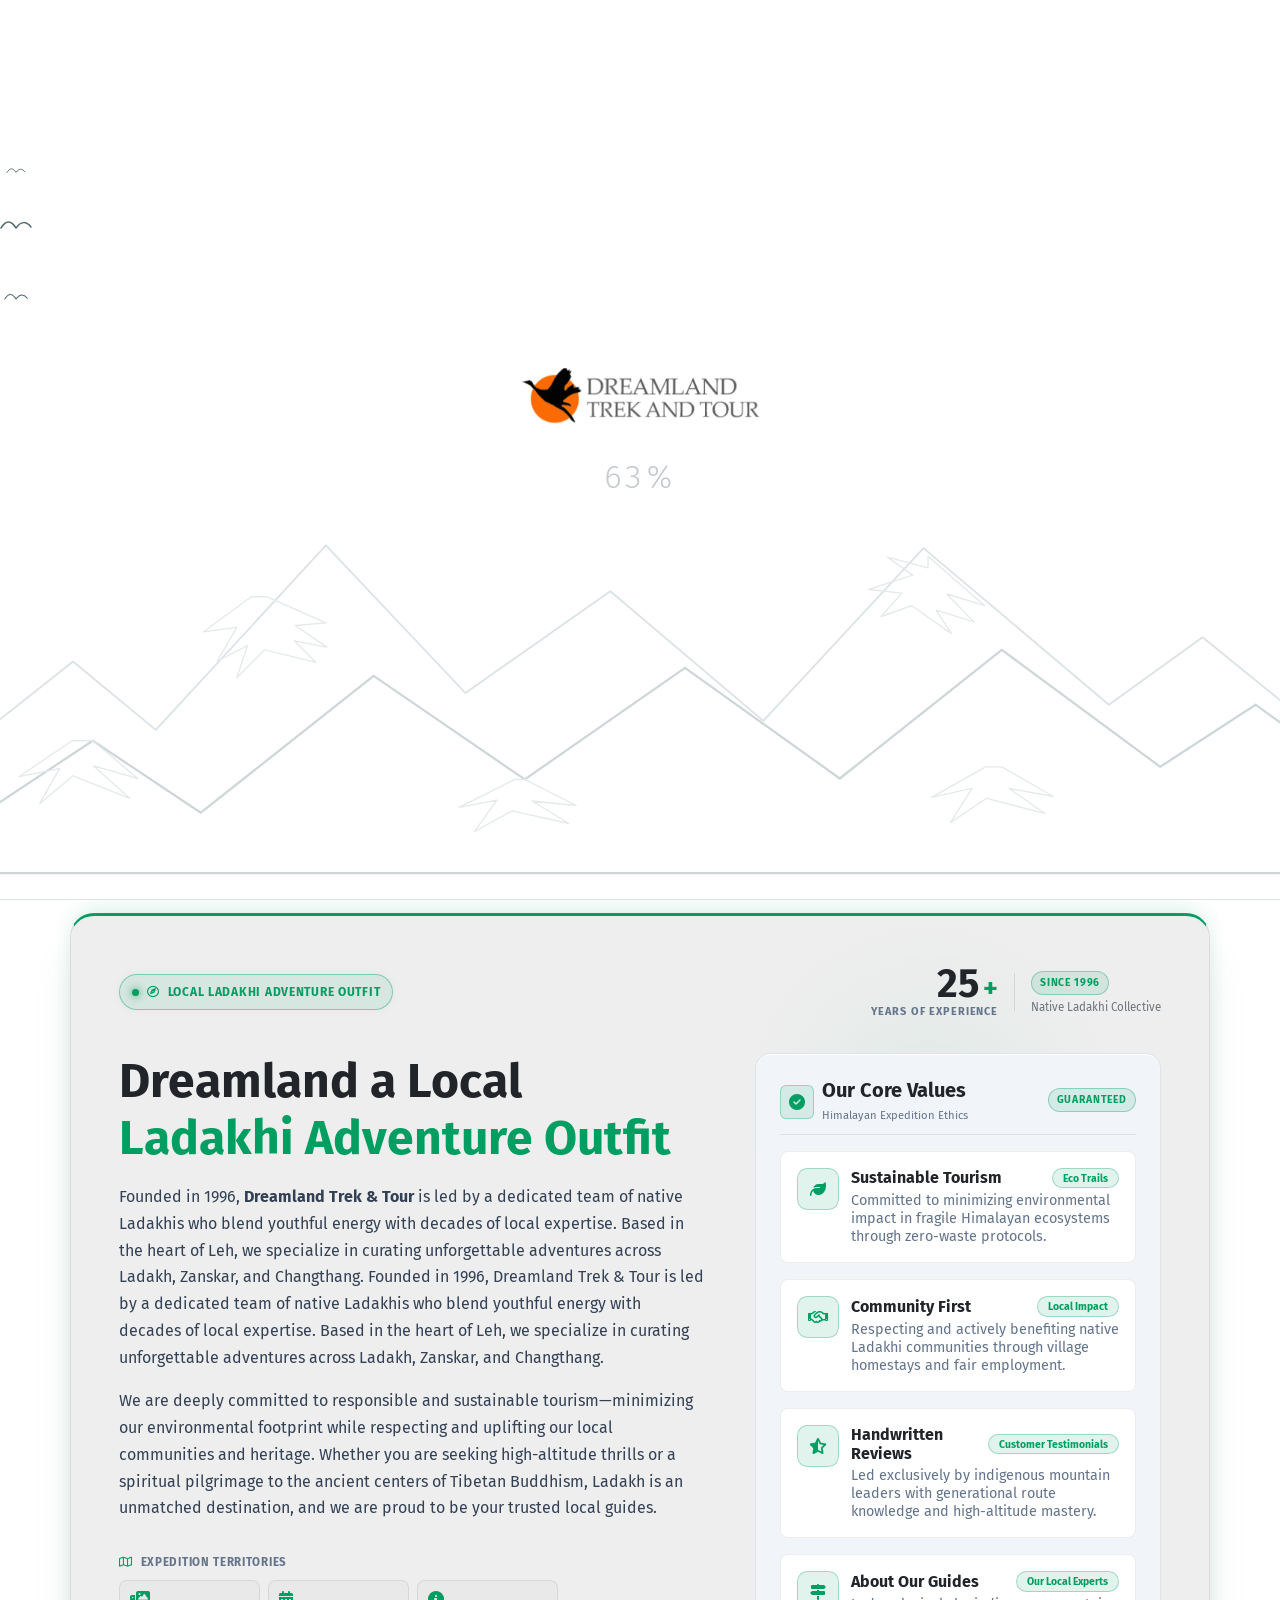
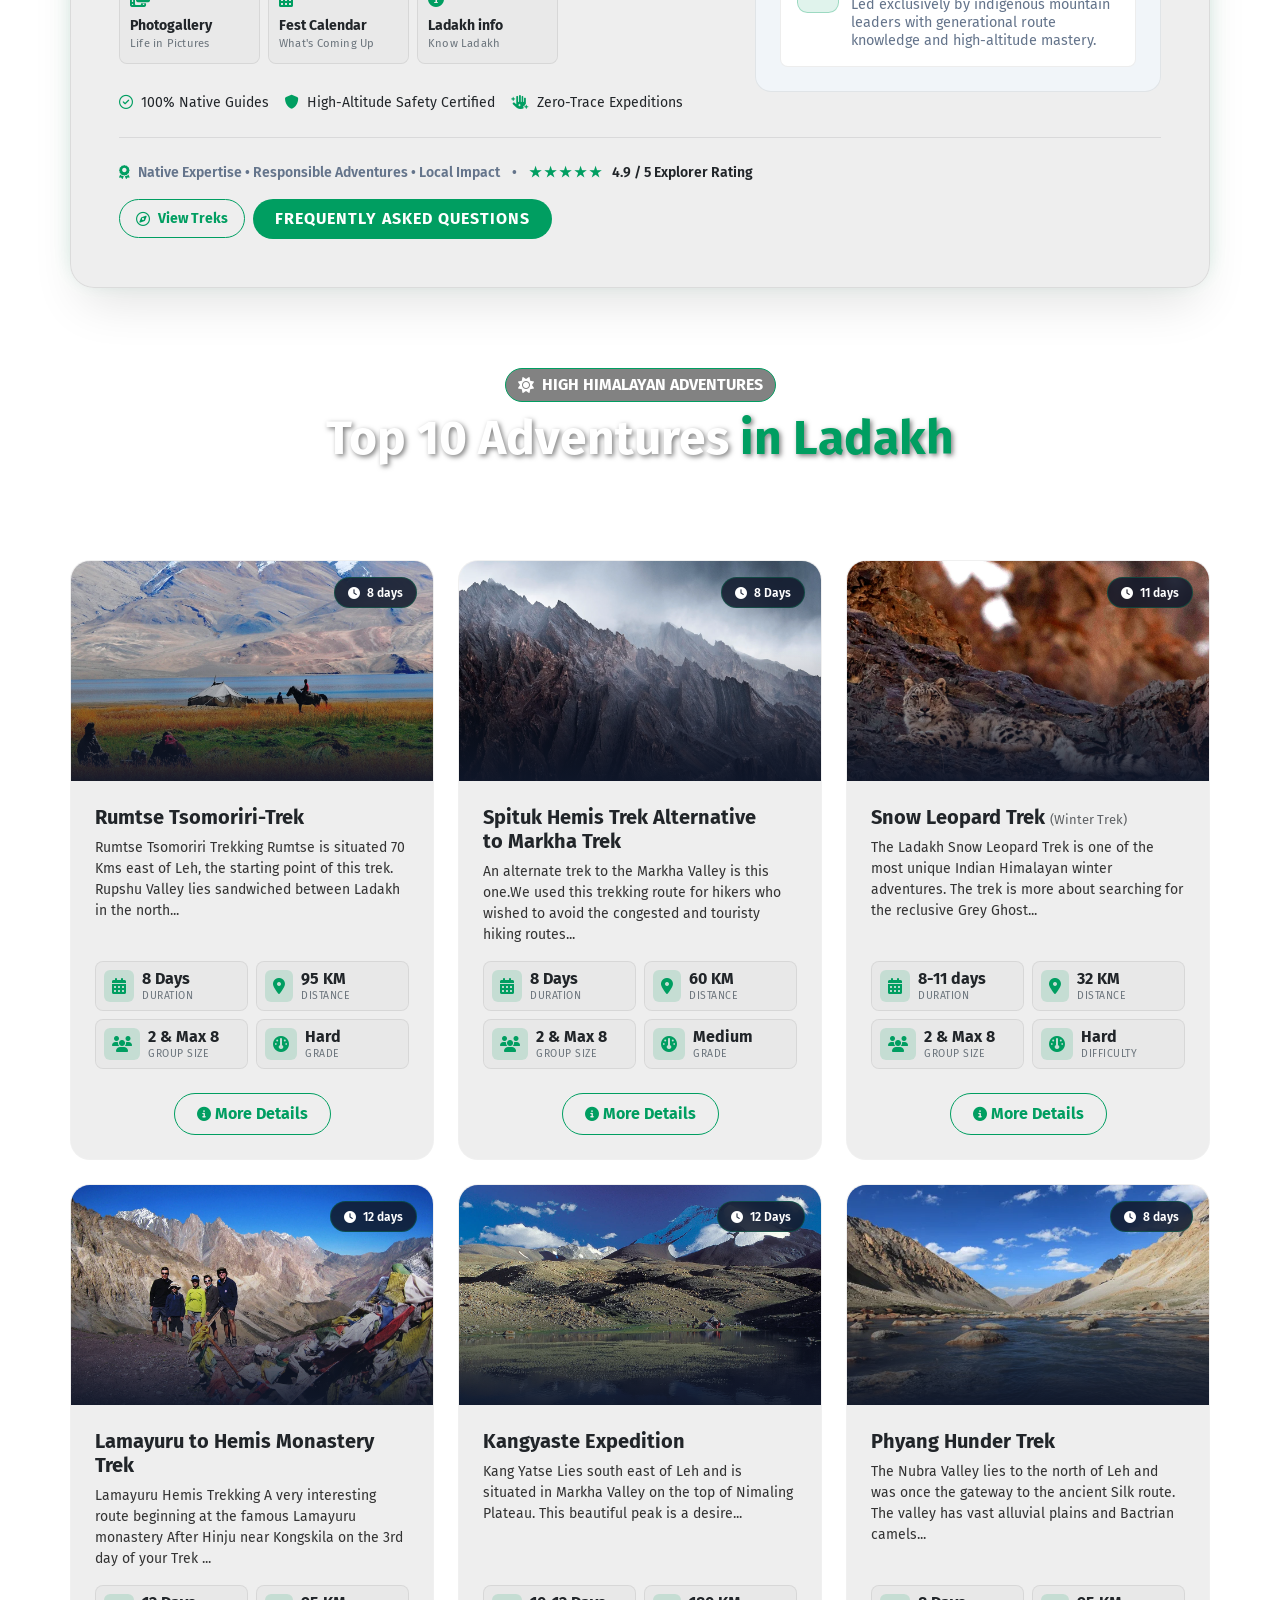
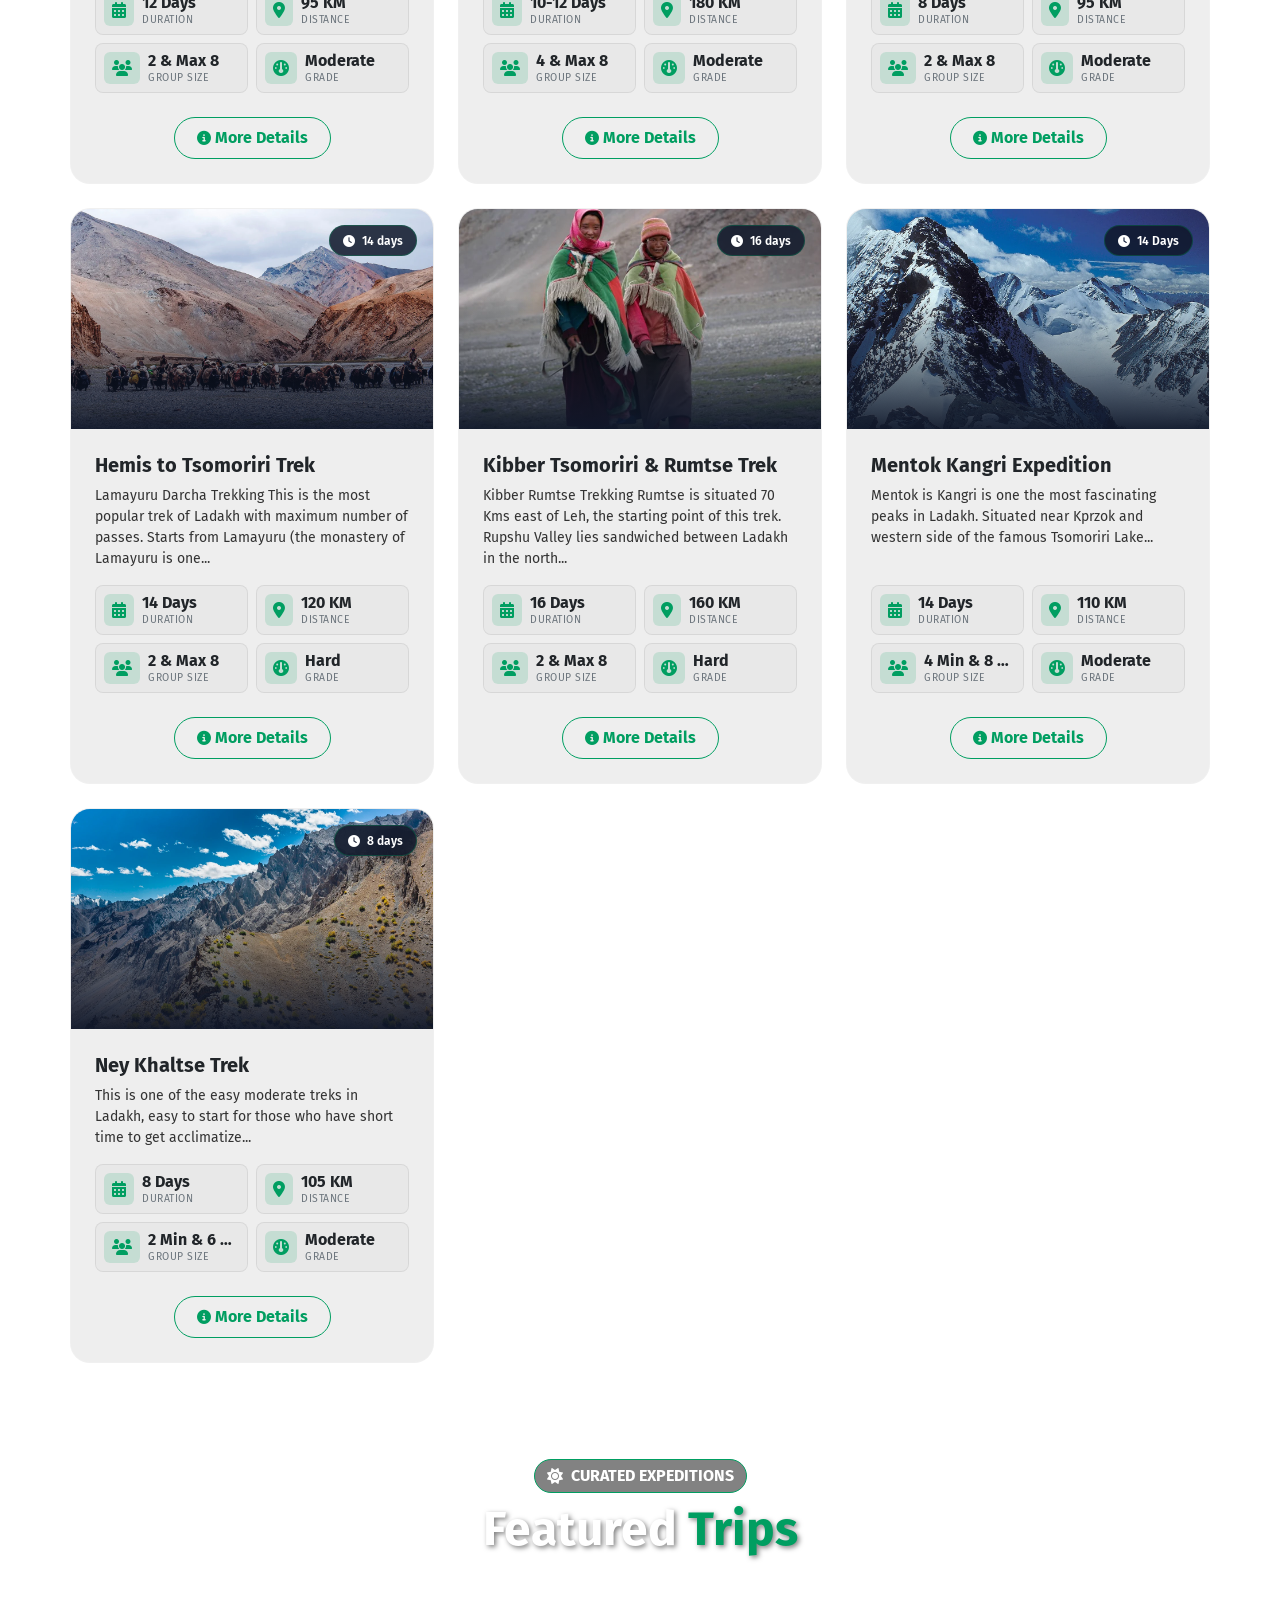
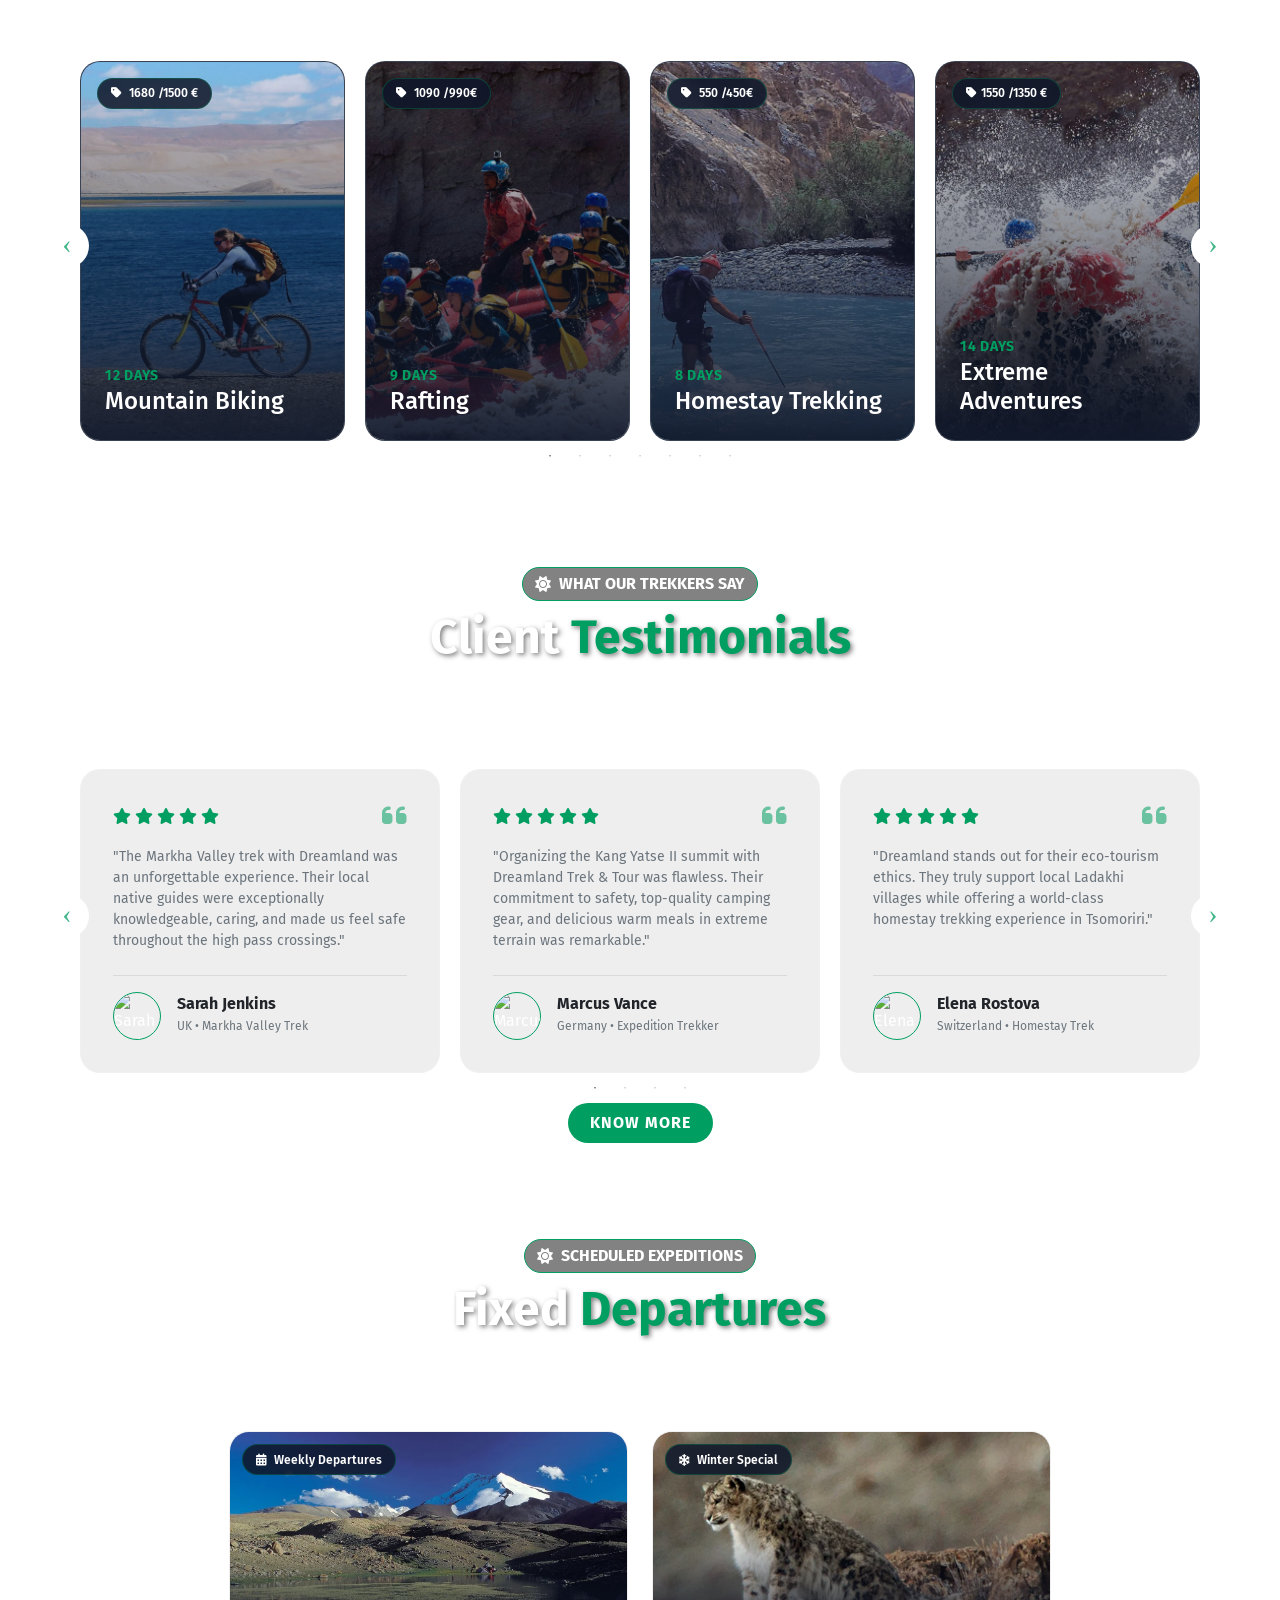
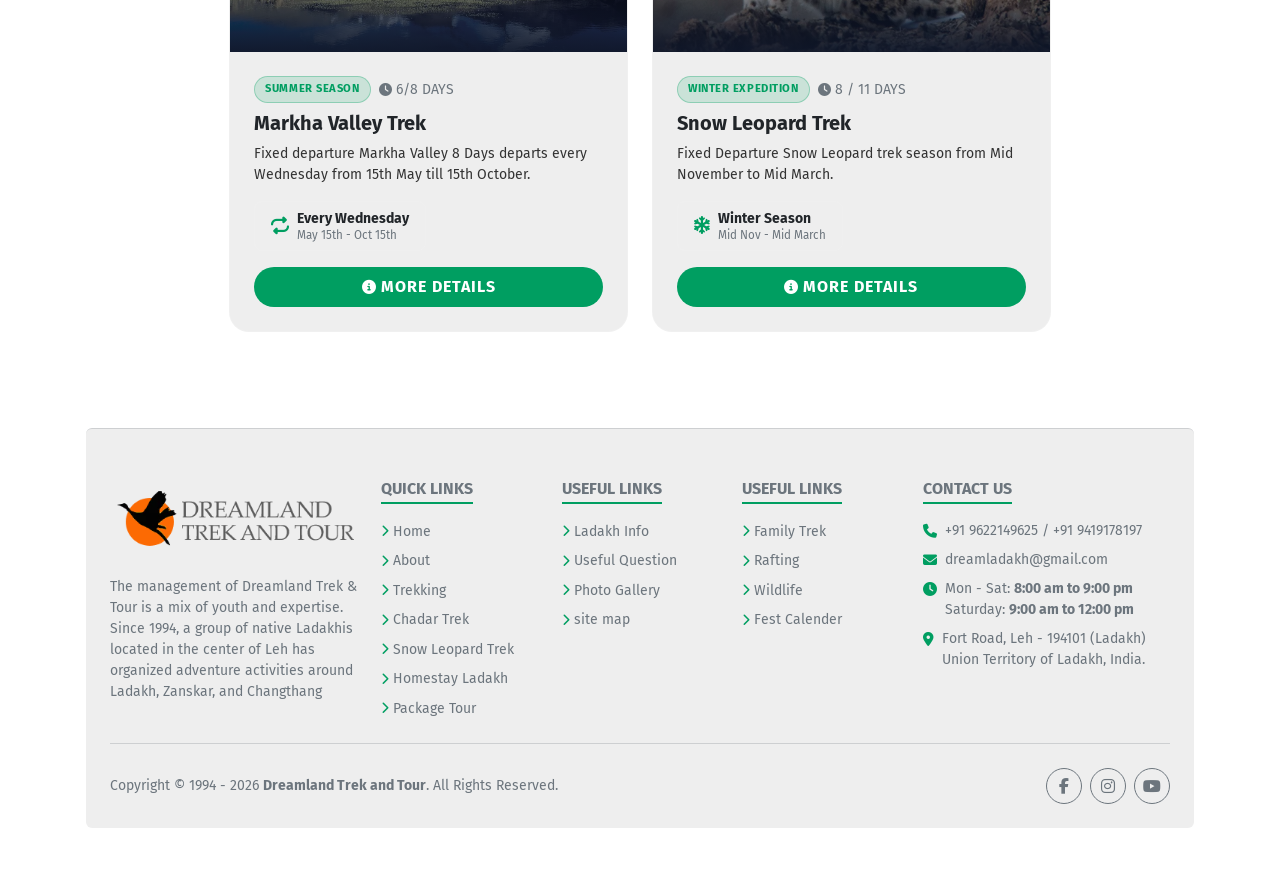
==== commit 330bf799: "new changes 2" ====
--- a/index.html
+++ b/index.html
@@ -25,11 +25,7 @@
   </head>
   <body>
     <!-- Preloader -->
-    <div
-      id="site-preloader"
-      class="site-preloader d-none"
-      aria-label="Loading page"
-    >
+    <div id="site-preloader" class="site-preloader" aria-label="Loading page">
       <div class="preloader-birds" aria-hidden="true">
         <span class="preloader-bird preloader-bird-one">
           <svg viewBox="0 0 32 16" focusable="false">
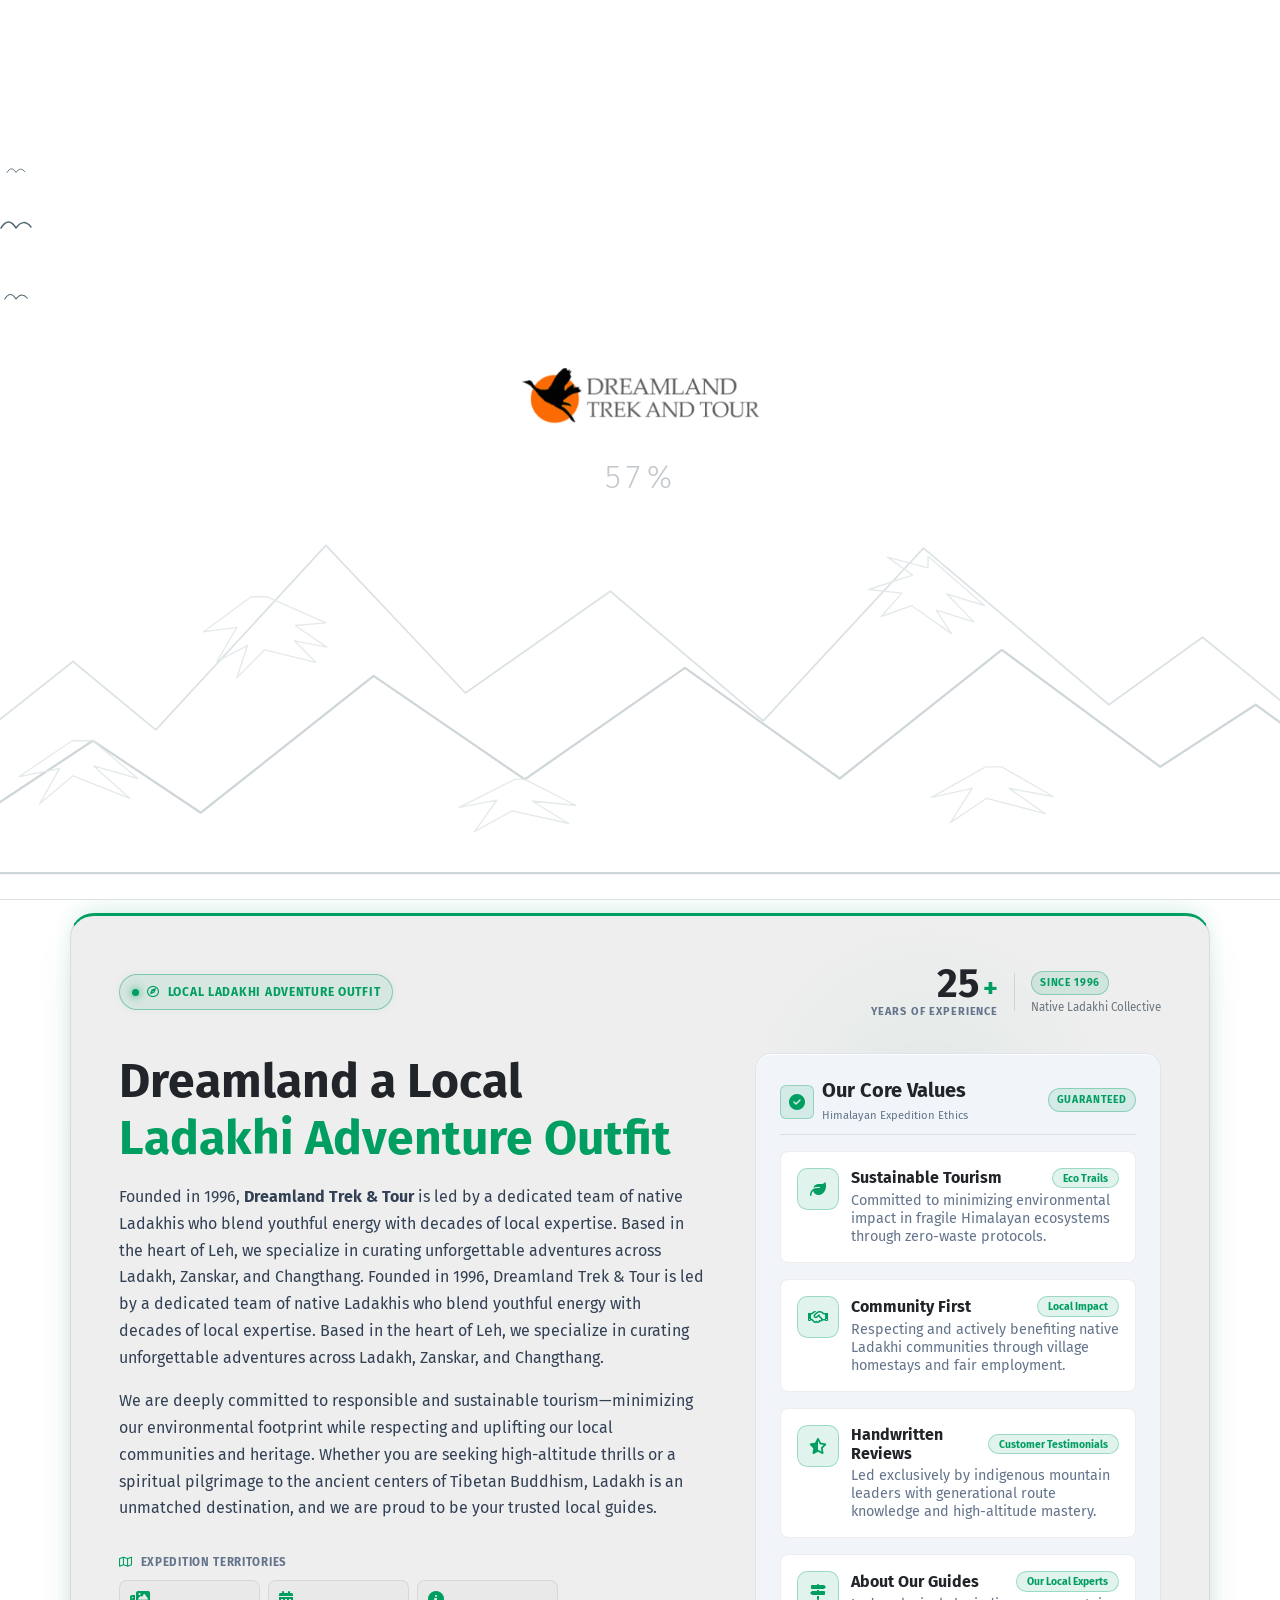
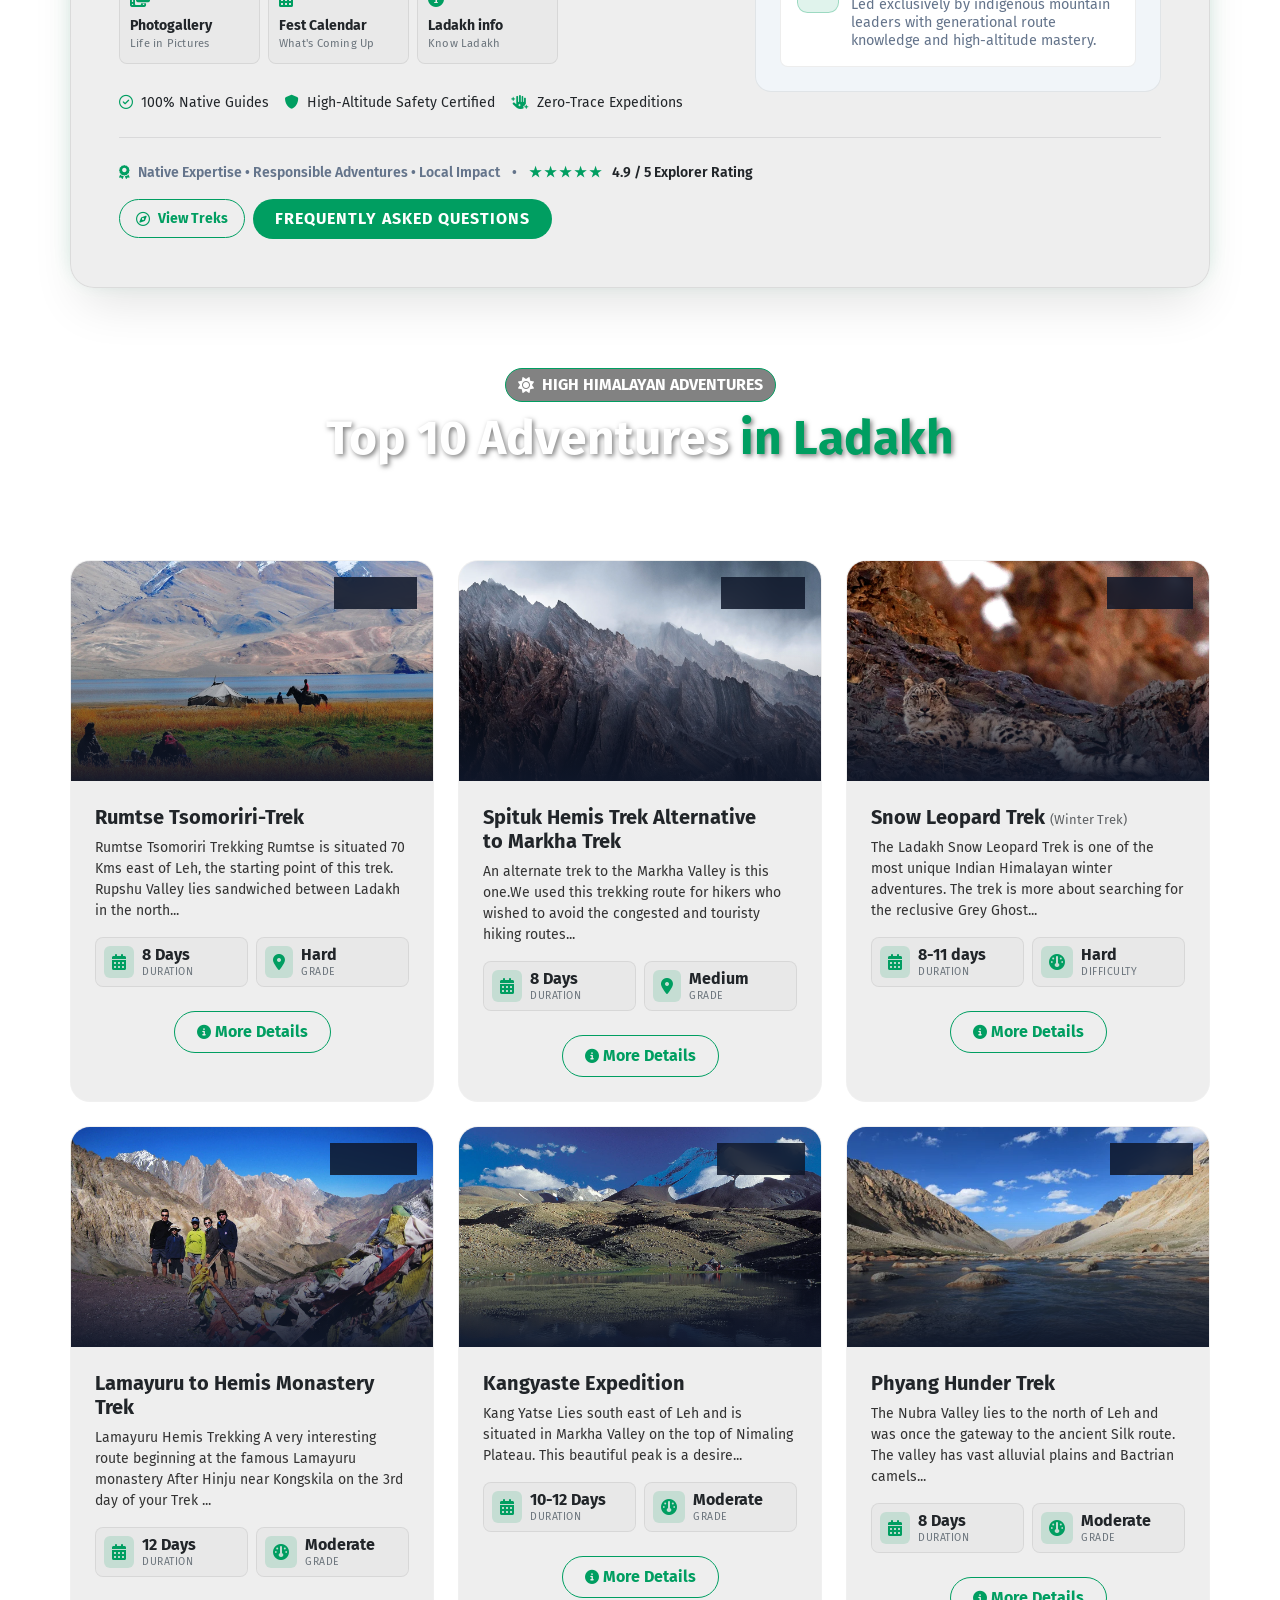
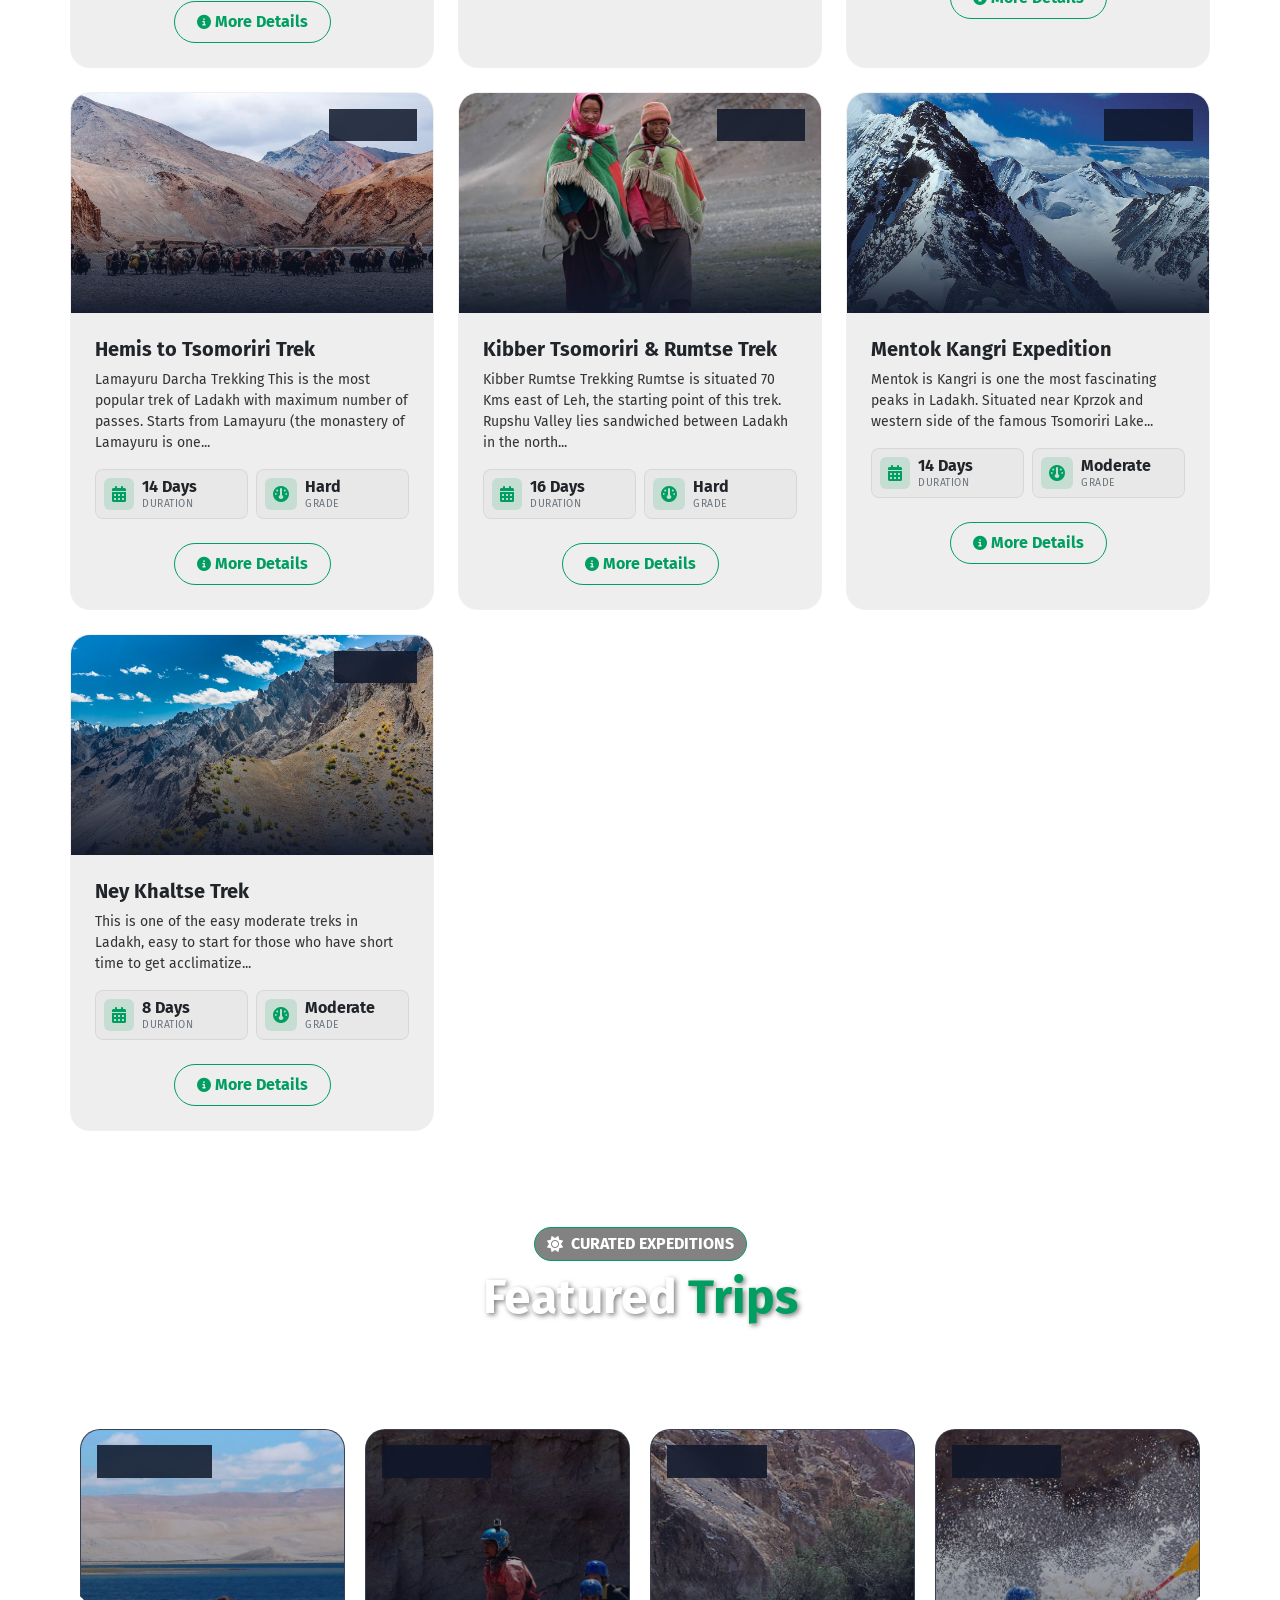
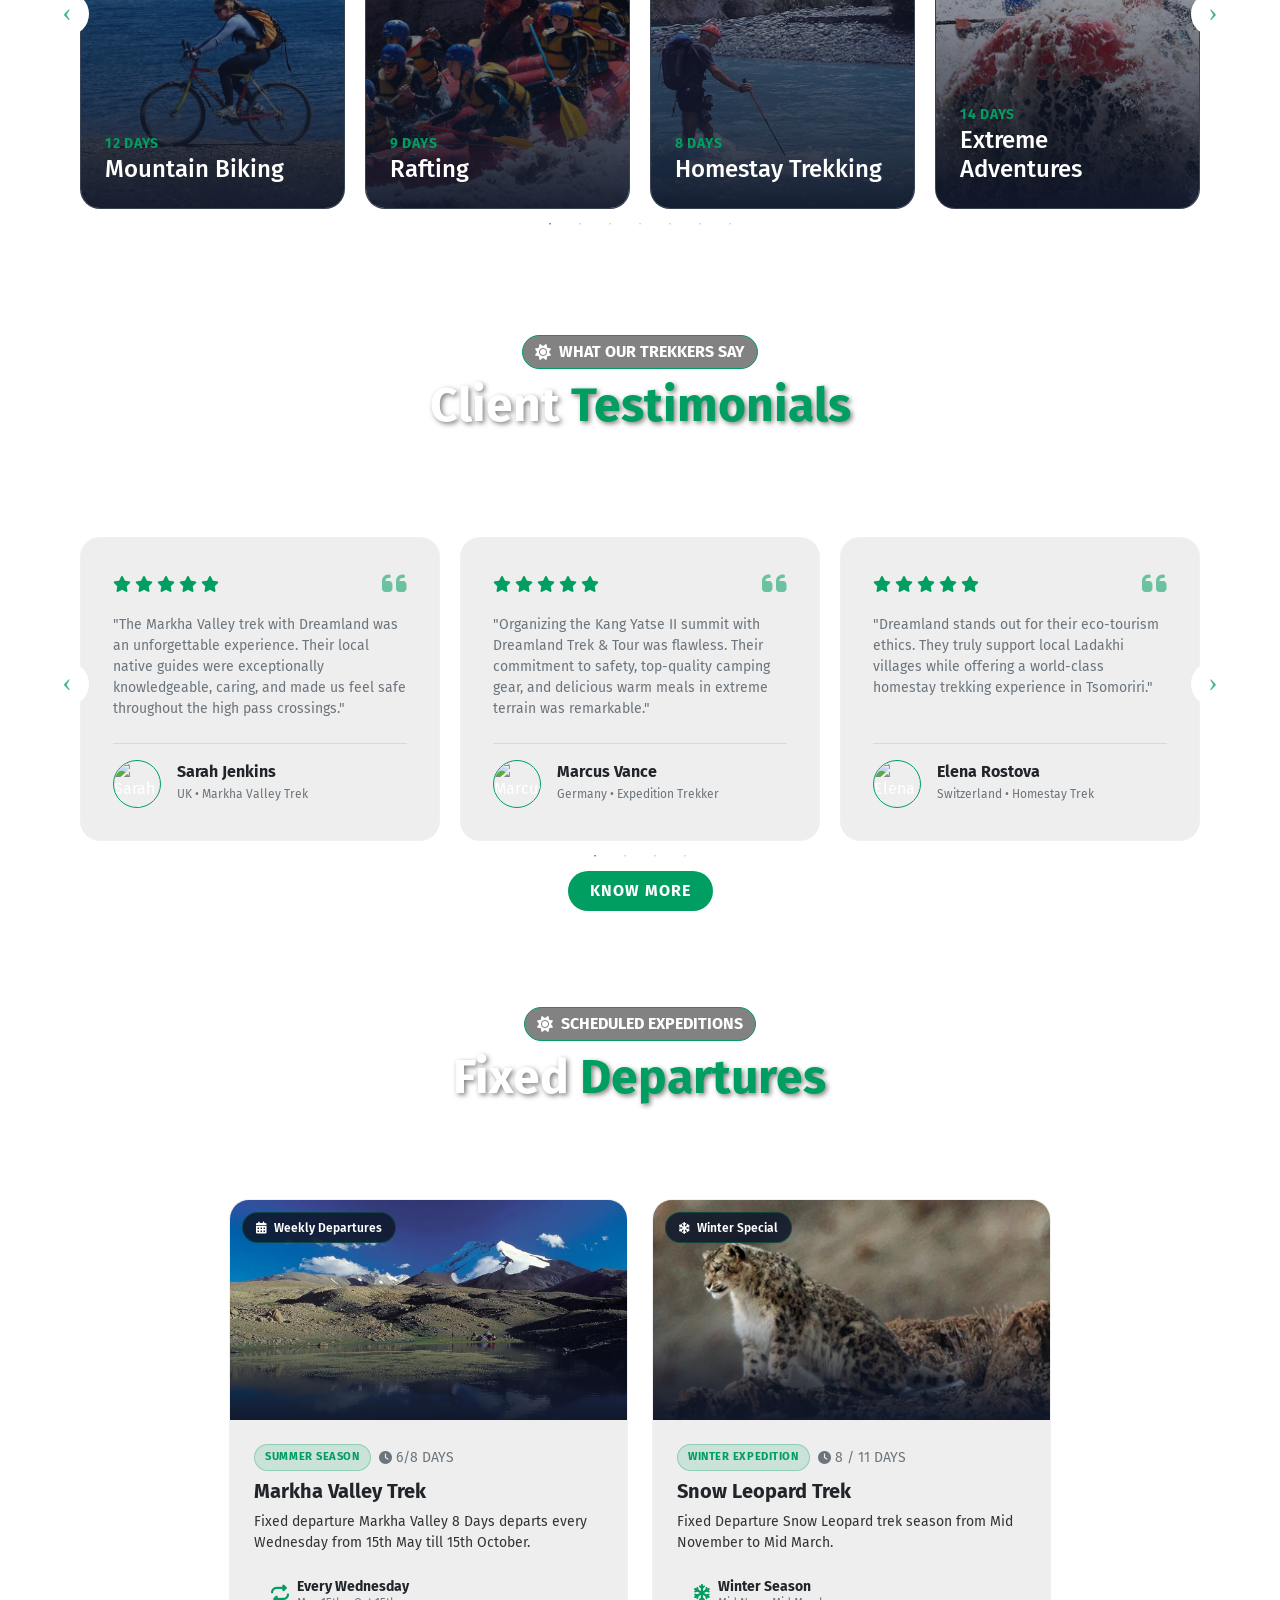
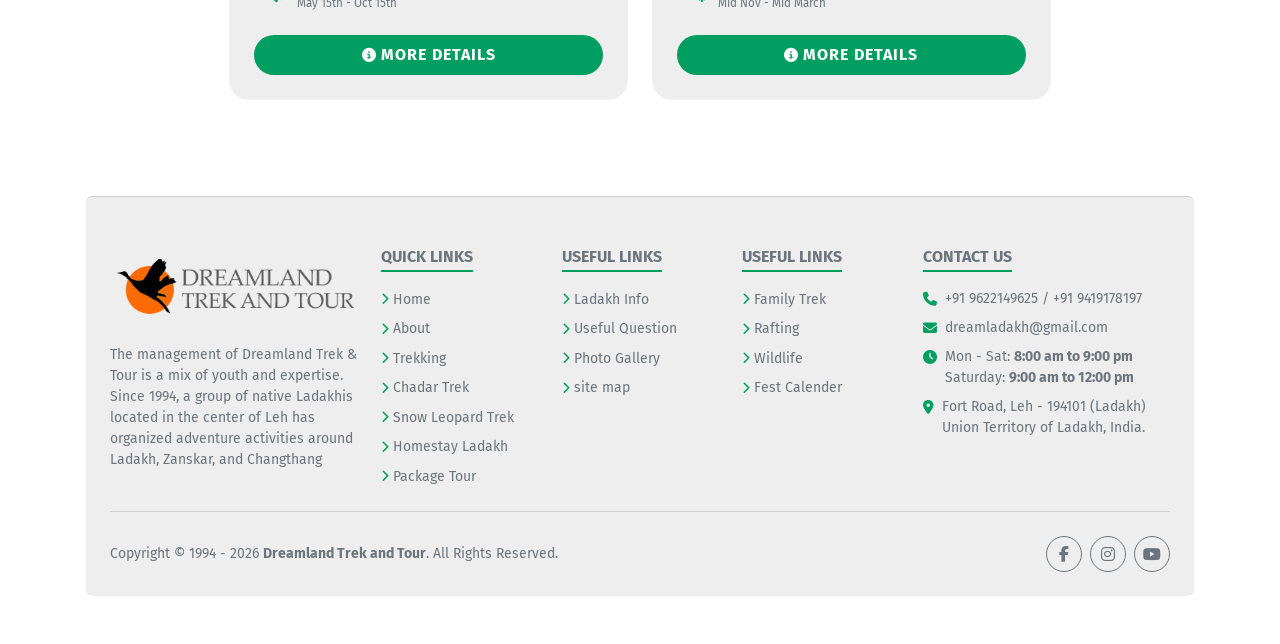
==== commit f4c80652: "changes" ====
--- a/index.html
+++ b/index.html
@@ -801,38 +801,6 @@
                         ></i>
                       </div>
                       <div class="trek-card-feature-copy">
-                        <div class="trek-card-feature-value">95 KM</div>
-                        <div class="trek-card-feature-label">Distance</div>
-                      </div>
-                    </div>
-                  </div>
-
-                  <div class="col-6">
-                    <div class="trek-card-feature-tile">
-                      <div class="trek-card-feature-icon">
-                        <i
-                          aria-hidden="true"
-                          class="fa-solid fa-users site-icon-16"
-                        ></i>
-                      </div>
-                      <div class="trek-card-feature-copy">
-                        <div class="trek-card-feature-value-2">
-                          2 &amp; Max 8
-                        </div>
-                        <div class="trek-card-feature-label">Group Size</div>
-                      </div>
-                    </div>
-                  </div>
-
-                  <div class="col-6">
-                    <div class="trek-card-feature-tile">
-                      <div class="trek-card-feature-icon">
-                        <i
-                          aria-hidden="true"
-                          class="fa-solid fa-gauge site-icon-16"
-                        ></i>
-                      </div>
-                      <div class="trek-card-feature-copy">
                         <div class="trek-card-feature-value-2">Hard</div>
                         <div class="trek-card-feature-label">Grade</div>
                       </div>
@@ -909,38 +877,6 @@
                         ></i>
                       </div>
                       <div class="trek-card-feature-copy">
-                        <div class="trek-card-feature-value">60 KM</div>
-                        <div class="trek-card-feature-label">Distance</div>
-                      </div>
-                    </div>
-                  </div>
-
-                  <div class="col-6">
-                    <div class="trek-card-feature-tile">
-                      <div class="trek-card-feature-icon">
-                        <i
-                          aria-hidden="true"
-                          class="fa-solid fa-users site-icon-16"
-                        ></i>
-                      </div>
-                      <div class="trek-card-feature-copy">
-                        <div class="trek-card-feature-value-2">
-                          2 &amp; Max 8
-                        </div>
-                        <div class="trek-card-feature-label">Group Size</div>
-                      </div>
-                    </div>
-                  </div>
-
-                  <div class="col-6">
-                    <div class="trek-card-feature-tile">
-                      <div class="trek-card-feature-icon">
-                        <i
-                          aria-hidden="true"
-                          class="fa-solid fa-gauge site-icon-16"
-                        ></i>
-                      </div>
-                      <div class="trek-card-feature-copy">
                         <div class="trek-card-feature-value">Medium</div>
                         <div class="trek-card-feature-label">Grade</div>
                       </div>
@@ -1013,38 +949,6 @@
                       <div class="trek-card-feature-icon">
                         <i
                           aria-hidden="true"
-                          class="fa-solid fa-location-dot site-icon-16"
-                        ></i>
-                      </div>
-                      <div class="trek-card-feature-copy">
-                        <div class="trek-card-feature-value">32 KM</div>
-                        <div class="trek-card-feature-label">Distance</div>
-                      </div>
-                    </div>
-                  </div>
-
-                  <div class="col-6">
-                    <div class="trek-card-feature-tile">
-                      <div class="trek-card-feature-icon">
-                        <i
-                          aria-hidden="true"
-                          class="fa-solid fa-users site-icon-16"
-                        ></i>
-                      </div>
-                      <div class="trek-card-feature-copy">
-                        <div class="trek-card-feature-value-2">
-                          2 &amp; Max 8
-                        </div>
-                        <div class="trek-card-feature-label">Group Size</div>
-                      </div>
-                    </div>
-                  </div>
-
-                  <div class="col-6">
-                    <div class="trek-card-feature-tile">
-                      <div class="trek-card-feature-icon">
-                        <i
-                          aria-hidden="true"
                           class="fa-solid fa-gauge site-icon-16"
                         ></i>
                       </div>
@@ -1119,36 +1023,6 @@
                       <div class="trek-card-feature-icon">
                         <i
                           aria-hidden="true"
-                          class="fa-solid fa-location-dot site-icon-16"
-                        ></i>
-                      </div>
-                      <div class="trek-card-feature-copy">
-                        <div class="trek-card-feature-value">95 KM</div>
-                        <div class="trek-card-feature-label">Distance</div>
-                      </div>
-                    </div>
-                  </div>
-
-                  <div class="col-6">
-                    <div class="trek-card-feature-tile">
-                      <div class="trek-card-feature-icon">
-                        <i
-                          aria-hidden="true"
-                          class="fa-solid fa-users site-icon-16"
-                        ></i>
-                      </div>
-                      <div class="trek-card-feature-copy">
-                        <div class="trek-card-feature-value-2">2 & Max 8</div>
-                        <div class="trek-card-feature-label">Group Size</div>
-                      </div>
-                    </div>
-                  </div>
-
-                  <div class="col-6">
-                    <div class="trek-card-feature-tile">
-                      <div class="trek-card-feature-icon">
-                        <i
-                          aria-hidden="true"
                           class="fa-solid fa-gauge site-icon-16"
                         ></i>
                       </div>
@@ -1226,36 +1100,6 @@
                       <div class="trek-card-feature-icon">
                         <i
                           aria-hidden="true"
-                          class="fa-solid fa-location-dot site-icon-16"
-                        ></i>
-                      </div>
-                      <div class="trek-card-feature-copy">
-                        <div class="trek-card-feature-value">180 KM</div>
-                        <div class="trek-card-feature-label">Distance</div>
-                      </div>
-                    </div>
-                  </div>
-
-                  <div class="col-6">
-                    <div class="trek-card-feature-tile">
-                      <div class="trek-card-feature-icon">
-                        <i
-                          aria-hidden="true"
-                          class="fa-solid fa-users site-icon-16"
-                        ></i>
-                      </div>
-                      <div class="trek-card-feature-copy">
-                        <div class="trek-card-feature-value-2">4 & Max 8</div>
-                        <div class="trek-card-feature-label">Group Size</div>
-                      </div>
-                    </div>
-                  </div>
-
-                  <div class="col-6">
-                    <div class="trek-card-feature-tile">
-                      <div class="trek-card-feature-icon">
-                        <i
-                          aria-hidden="true"
                           class="fa-solid fa-gauge site-icon-16"
                         ></i>
                       </div>
@@ -1333,36 +1177,6 @@
                       <div class="trek-card-feature-icon">
                         <i
                           aria-hidden="true"
-                          class="fa-solid fa-location-dot site-icon-16"
-                        ></i>
-                      </div>
-                      <div class="trek-card-feature-copy">
-                        <div class="trek-card-feature-value">95 KM</div>
-                        <div class="trek-card-feature-label">Distance</div>
-                      </div>
-                    </div>
-                  </div>
-
-                  <div class="col-6">
-                    <div class="trek-card-feature-tile">
-                      <div class="trek-card-feature-icon">
-                        <i
-                          aria-hidden="true"
-                          class="fa-solid fa-users site-icon-16"
-                        ></i>
-                      </div>
-                      <div class="trek-card-feature-copy">
-                        <div class="trek-card-feature-value-2">2 & Max 8</div>
-                        <div class="trek-card-feature-label">Group Size</div>
-                      </div>
-                    </div>
-                  </div>
-
-                  <div class="col-6">
-                    <div class="trek-card-feature-tile">
-                      <div class="trek-card-feature-icon">
-                        <i
-                          aria-hidden="true"
                           class="fa-solid fa-gauge site-icon-16"
                         ></i>
                       </div>
@@ -1426,36 +1240,6 @@
                       <div class="trek-card-feature-copy">
                         <div class="trek-card-feature-value">14 Days</div>
                         <div class="trek-card-feature-label">Duration</div>
-                      </div>
-                    </div>
-                  </div>
-
-                  <div class="col-6">
-                    <div class="trek-card-feature-tile">
-                      <div class="trek-card-feature-icon">
-                        <i
-                          aria-hidden="true"
-                          class="fa-solid fa-location-dot site-icon-16"
-                        ></i>
-                      </div>
-                      <div class="trek-card-feature-copy">
-                        <div class="trek-card-feature-value">120 KM</div>
-                        <div class="trek-card-feature-label">Distance</div>
-                      </div>
-                    </div>
-                  </div>
-
-                  <div class="col-6">
-                    <div class="trek-card-feature-tile">
-                      <div class="trek-card-feature-icon">
-                        <i
-                          aria-hidden="true"
-                          class="fa-solid fa-users site-icon-16"
-                        ></i>
-                      </div>
-                      <div class="trek-card-feature-copy">
-                        <div class="trek-card-feature-value-2">2 & Max 8</div>
-                        <div class="trek-card-feature-label">Group Size</div>
                       </div>
                     </div>
                   </div>
@@ -1541,36 +1325,6 @@
                       <div class="trek-card-feature-icon">
                         <i
                           aria-hidden="true"
-                          class="fa-solid fa-location-dot site-icon-16"
-                        ></i>
-                      </div>
-                      <div class="trek-card-feature-copy">
-                        <div class="trek-card-feature-value">160 KM</div>
-                        <div class="trek-card-feature-label">Distance</div>
-                      </div>
-                    </div>
-                  </div>
-
-                  <div class="col-6">
-                    <div class="trek-card-feature-tile">
-                      <div class="trek-card-feature-icon">
-                        <i
-                          aria-hidden="true"
-                          class="fa-solid fa-users site-icon-16"
-                        ></i>
-                      </div>
-                      <div class="trek-card-feature-copy">
-                        <div class="trek-card-feature-value-2">2 & Max 8</div>
-                        <div class="trek-card-feature-label">Group Size</div>
-                      </div>
-                    </div>
-                  </div>
-
-                  <div class="col-6">
-                    <div class="trek-card-feature-tile">
-                      <div class="trek-card-feature-icon">
-                        <i
-                          aria-hidden="true"
                           class="fa-solid fa-gauge site-icon-16"
                         ></i>
                       </div>
@@ -1648,38 +1402,6 @@
                       <div class="trek-card-feature-icon">
                         <i
                           aria-hidden="true"
-                          class="fa-solid fa-location-dot site-icon-16"
-                        ></i>
-                      </div>
-                      <div class="trek-card-feature-copy">
-                        <div class="trek-card-feature-value">110 KM</div>
-                        <div class="trek-card-feature-label">Distance</div>
-                      </div>
-                    </div>
-                  </div>
-
-                  <div class="col-6">
-                    <div class="trek-card-feature-tile">
-                      <div class="trek-card-feature-icon">
-                        <i
-                          aria-hidden="true"
-                          class="fa-solid fa-users site-icon-16"
-                        ></i>
-                      </div>
-                      <div class="trek-card-feature-copy">
-                        <div class="trek-card-feature-value-2">
-                          4 Min & 8 Max
-                        </div>
-                        <div class="trek-card-feature-label">Group Size</div>
-                      </div>
-                    </div>
-                  </div>
-
-                  <div class="col-6">
-                    <div class="trek-card-feature-tile">
-                      <div class="trek-card-feature-icon">
-                        <i
-                          aria-hidden="true"
                           class="fa-solid fa-gauge site-icon-16"
                         ></i>
                       </div>
@@ -1746,38 +1468,6 @@
                       <div class="trek-card-feature-copy">
                         <div class="trek-card-feature-value">8 Days</div>
                         <div class="trek-card-feature-label">Duration</div>
-                      </div>
-                    </div>
-                  </div>
-
-                  <div class="col-6">
-                    <div class="trek-card-feature-tile">
-                      <div class="trek-card-feature-icon">
-                        <i
-                          aria-hidden="true"
-                          class="fa-solid fa-location-dot site-icon-16"
-                        ></i>
-                      </div>
-                      <div class="trek-card-feature-copy">
-                        <div class="trek-card-feature-value">105 KM</div>
-                        <div class="trek-card-feature-label">Distance</div>
-                      </div>
-                    </div>
-                  </div>
-
-                  <div class="col-6">
-                    <div class="trek-card-feature-tile">
-                      <div class="trek-card-feature-icon">
-                        <i
-                          aria-hidden="true"
-                          class="fa-solid fa-users site-icon-16"
-                        ></i>
-                      </div>
-                      <div class="trek-card-feature-copy">
-                        <div class="trek-card-feature-value-2">
-                          2 Min & 6 Max
-                        </div>
-                        <div class="trek-card-feature-label">Group Size</div>
                       </div>
                     </div>
                   </div>
--- a/css/custom.css
+++ b/css/custom.css
@@ -1816,7 +1816,7 @@
 
 .trek-card-content {
   display: flex;
-  flex: 1;
+  /* flex: 1; */
   flex-direction: column;
   padding: 1.5rem;
 }
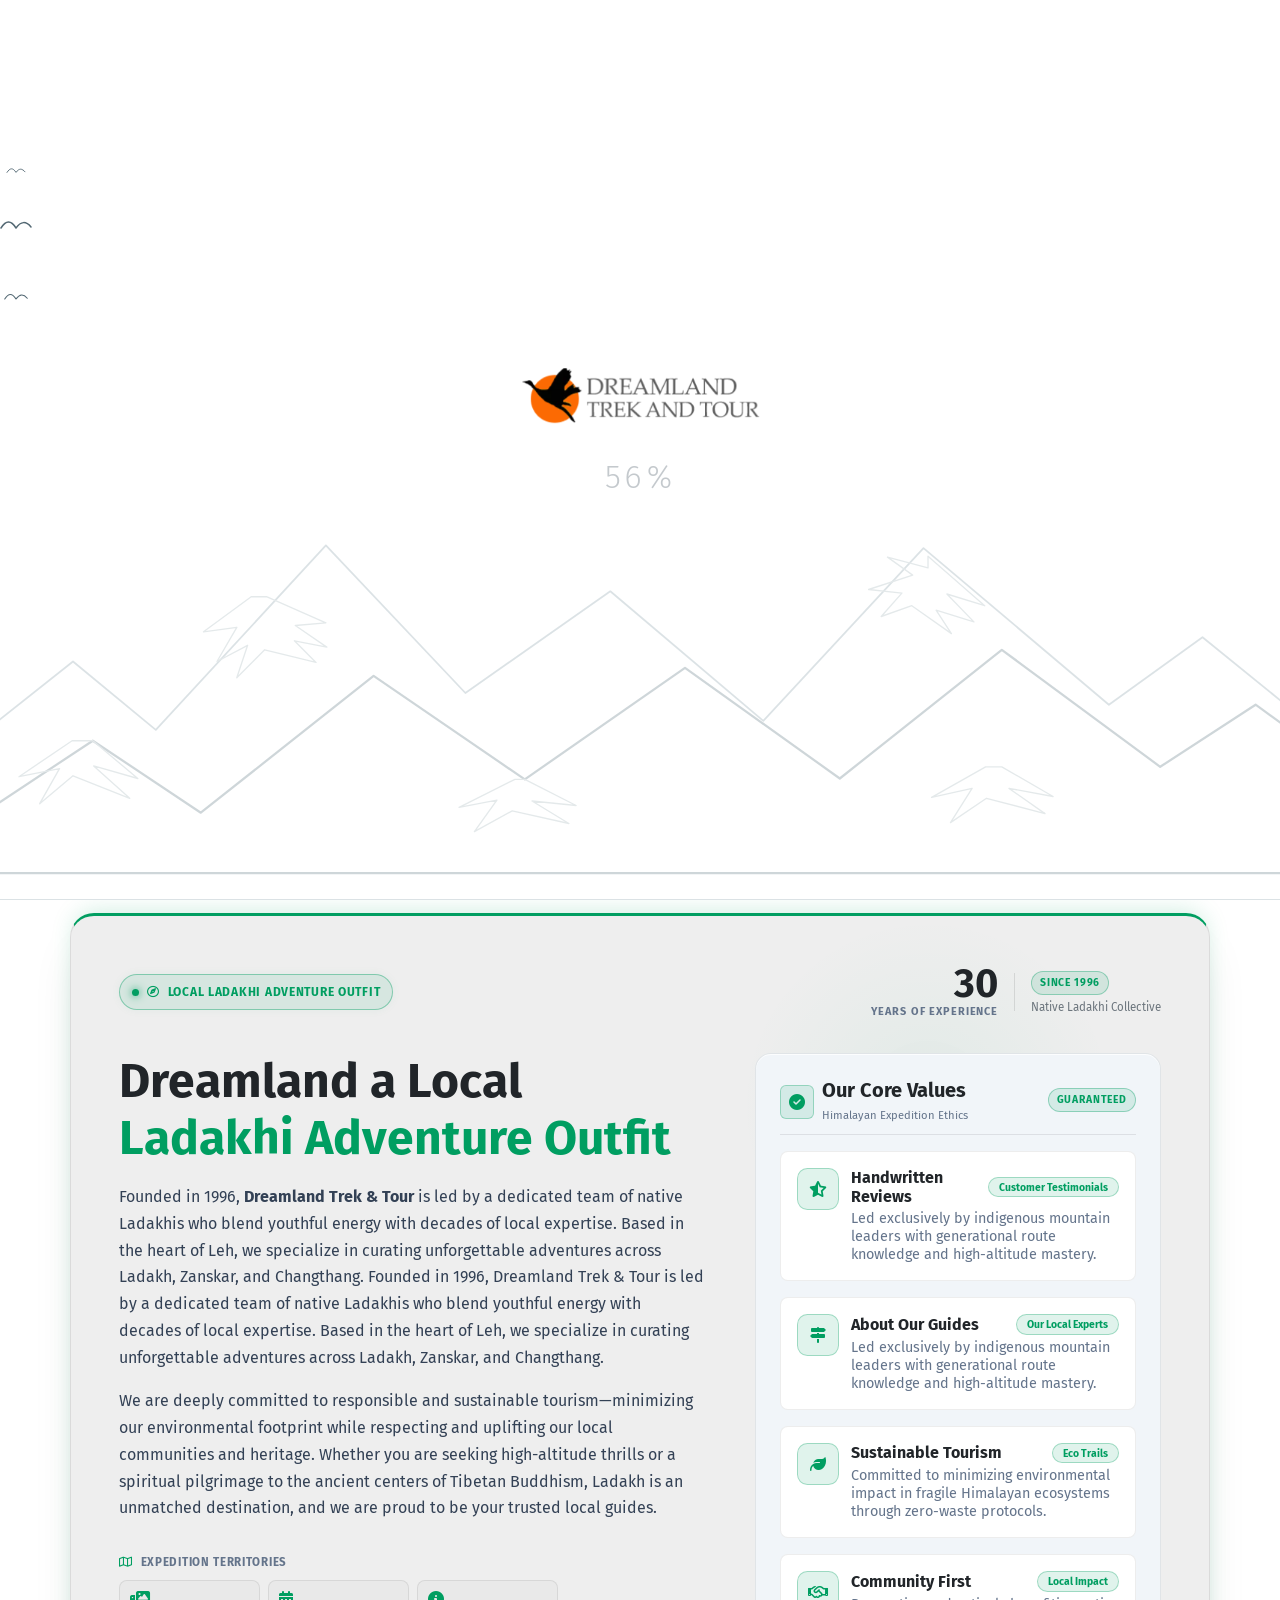
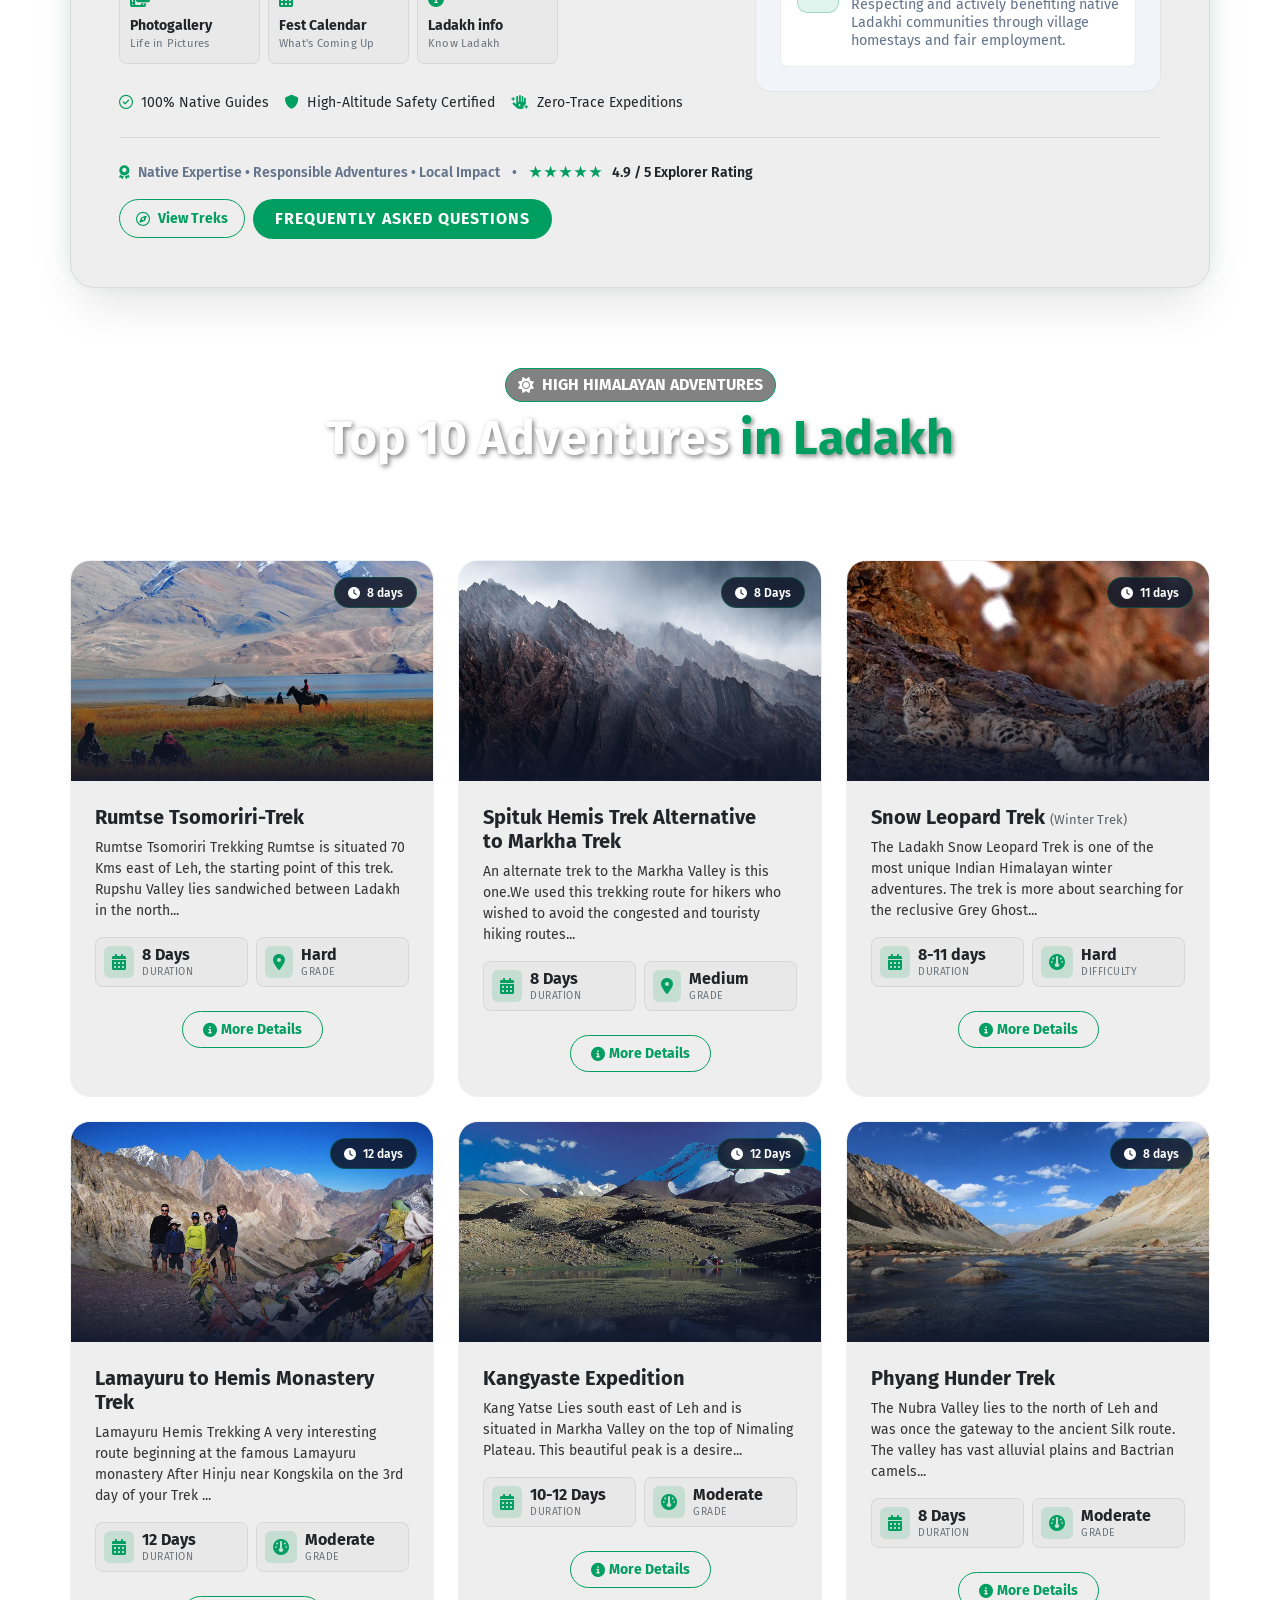
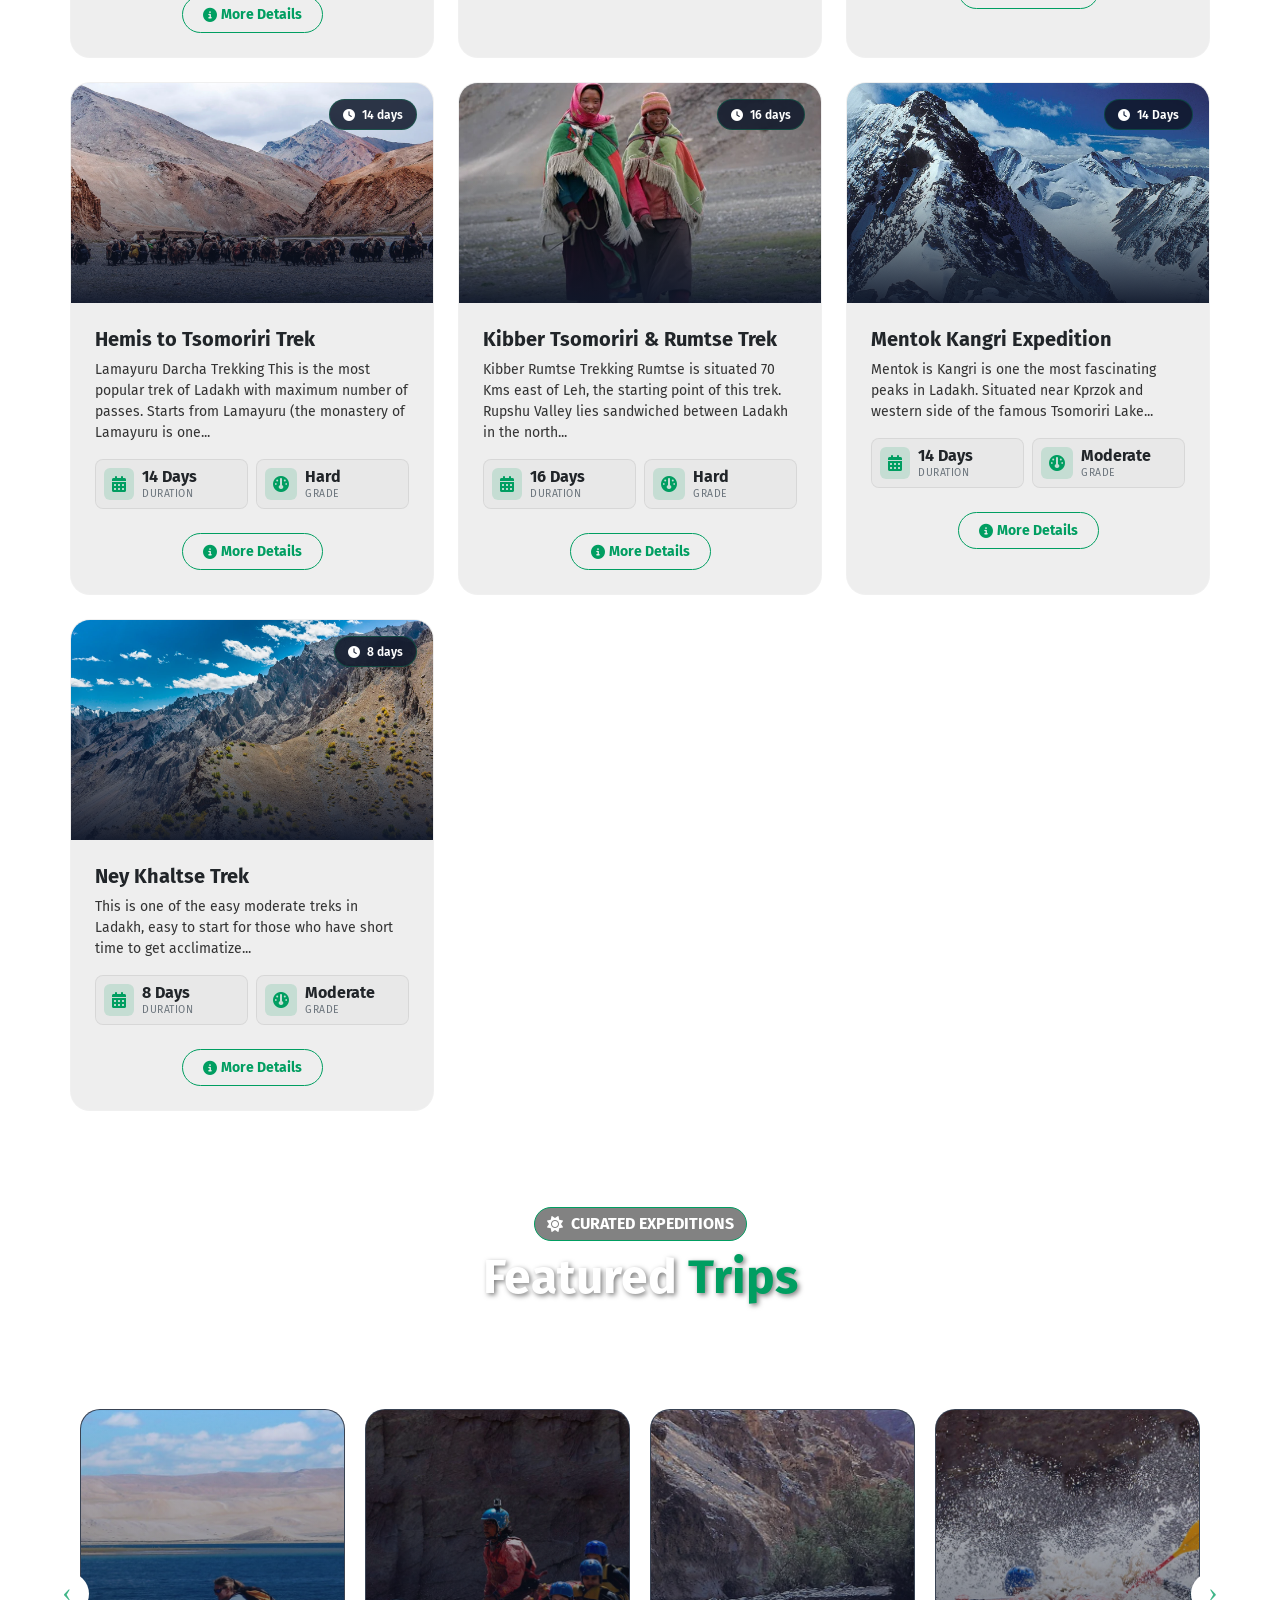
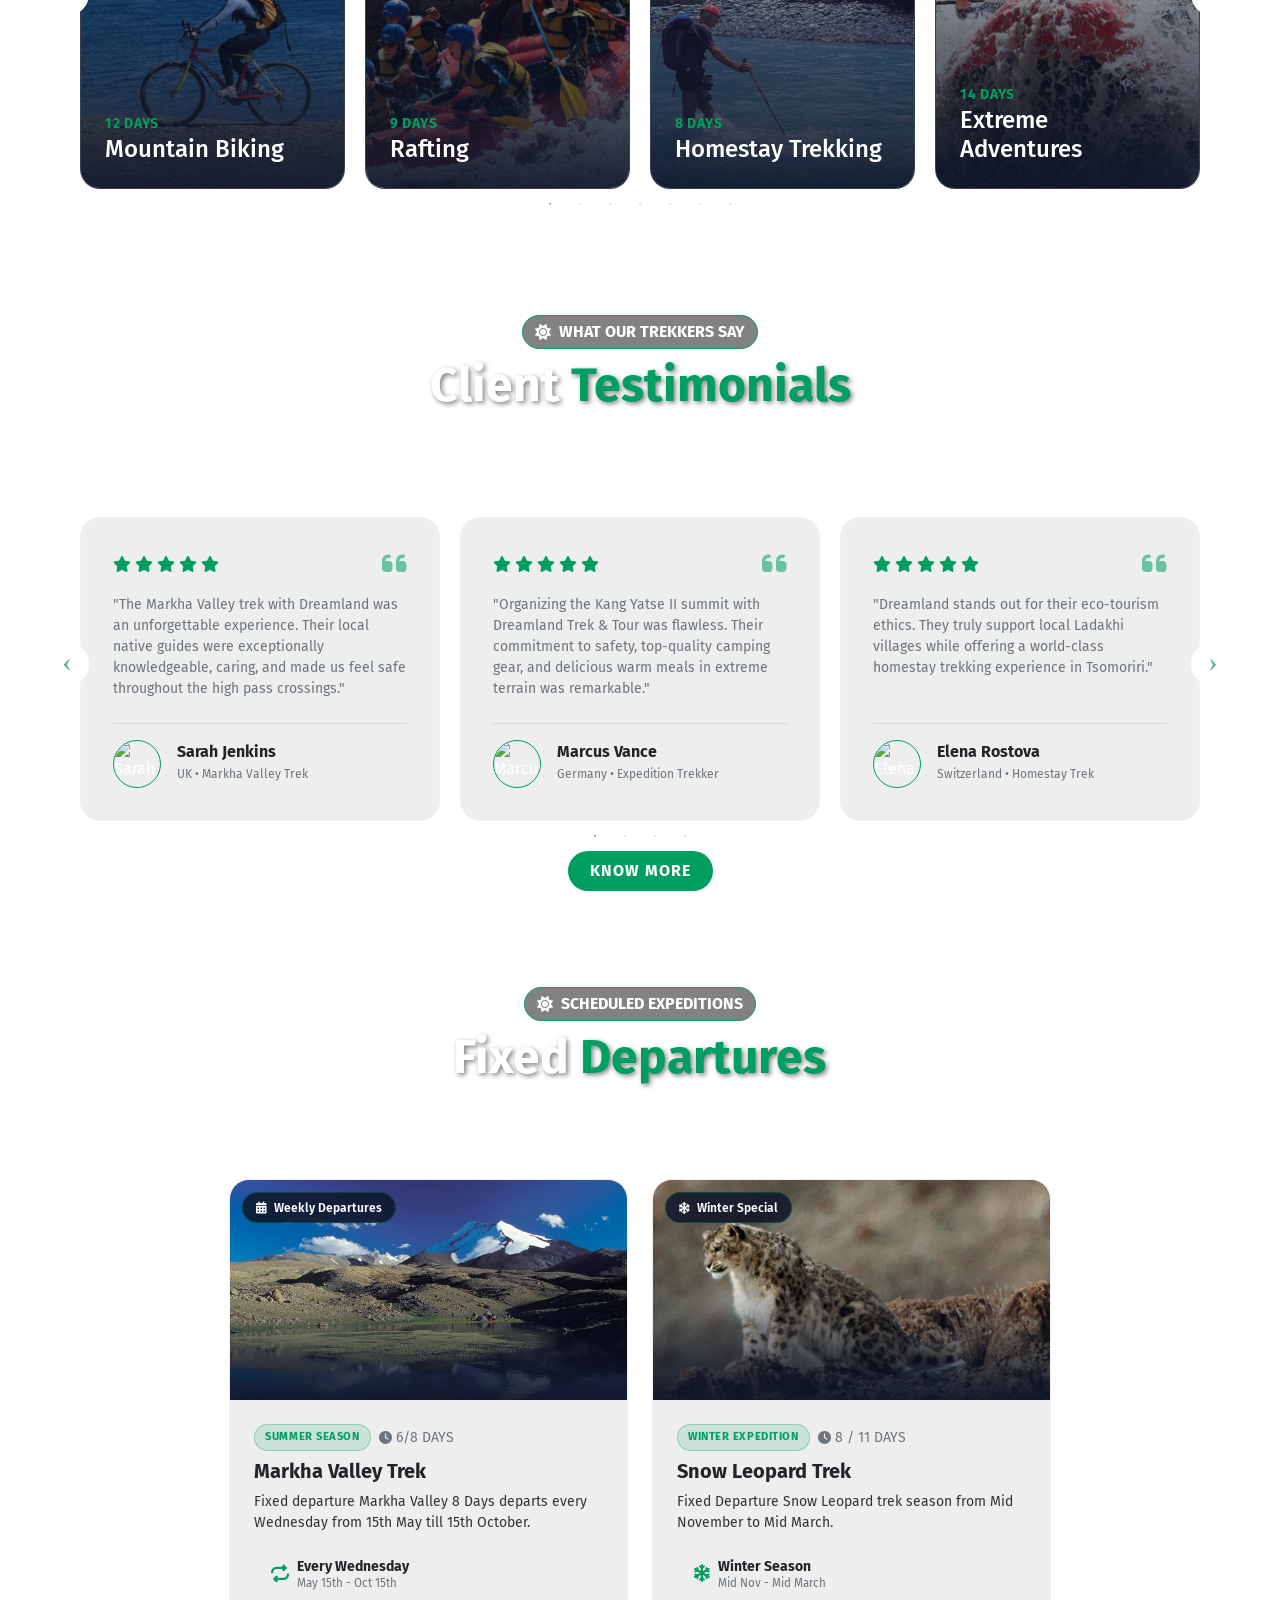
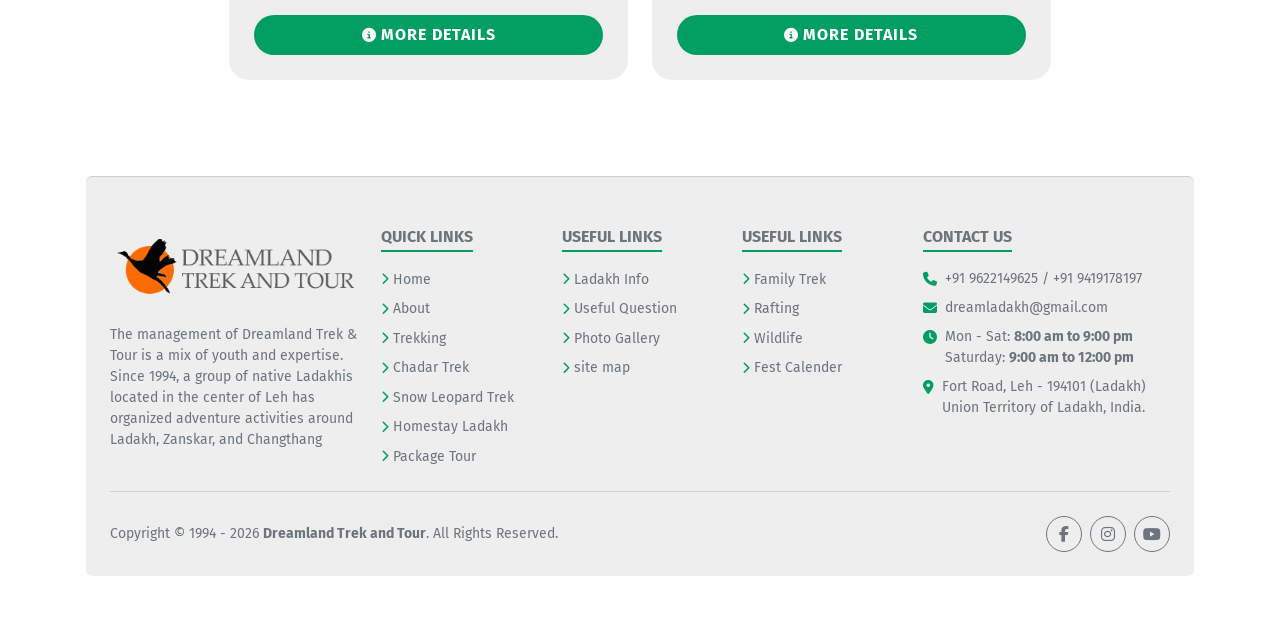
==== commit 2b7c1251: "today changes" ====
--- a/index.html
+++ b/index.html
@@ -474,8 +474,8 @@
             <div class="peek-stat-group">
               <div class="outfit-stat-pill">
                 <div class="peek-stat-value">
-                  <span class="peek-stat-number">25</span>
-                  <span class="peek-stat-plus peek-accent">+</span>
+                  <span class="peek-stat-number">30</span>
+                  <!-- <span class="peek-stat-plus peek-accent">+</span> -->
                 </div>
                 <div class="stat-sublabel">YEARS OF EXPERIENCE</div>
               </div>
@@ -606,46 +606,6 @@
                     <span class="outfit-year-badge">GUARANTEED</span>
                   </div>
 
-                  <!-- Value Item 1: Sustainable Tourism -->
-                  <div class="outfit-value-card">
-                    <div class="peek-value-content">
-                      <div class="outfit-value-icon-box">
-                        <i class="fa-solid fa-leaf peek-accent"></i>
-                      </div>
-                      <div class="peek-value-copy">
-                        <div class="peek-value-title-row">
-                          <h6>Sustainable Tourism</h6>
-                          <span class="outfit-badge-micro">Eco Trails</span>
-                        </div>
-                        <p>
-                          Committed to minimizing environmental impact in
-                          fragile Himalayan ecosystems through zero-waste
-                          protocols.
-                        </p>
-                      </div>
-                    </div>
-                  </div>
-
-                  <!-- Value Item 2: Community First -->
-                  <div class="outfit-value-card">
-                    <div class="peek-value-content">
-                      <div class="outfit-value-icon-box">
-                        <i class="fa-regular fa-handshake peek-accent"></i>
-                      </div>
-                      <div class="peek-value-copy">
-                        <div class="peek-value-title-row">
-                          <h6>Community First</h6>
-                          <span class="outfit-badge-micro">Local Impact</span>
-                        </div>
-                        <p>
-                          Respecting and actively benefiting native Ladakhi
-                          communities through village homestays and fair
-                          employment.
-                        </p>
-                      </div>
-                    </div>
-                  </div>
-
                   <!-- Value Item 3: Native Mountain Heritage -->
                   <div class="outfit-value-card">
                     <div class="peek-value-content">
@@ -667,7 +627,6 @@
                       </div>
                     </div>
                   </div>
-
                   <div class="outfit-value-card">
                     <div class="peek-value-content">
                       <div class="outfit-value-icon-box">
@@ -684,6 +643,45 @@
                           Led exclusively by indigenous mountain leaders with
                           generational route knowledge and high-altitude
                           mastery.
+                        </p>
+                      </div>
+                    </div>
+                  </div>
+                  <!-- Value Item 1: Sustainable Tourism -->
+                  <div class="outfit-value-card">
+                    <div class="peek-value-content">
+                      <div class="outfit-value-icon-box">
+                        <i class="fa-solid fa-leaf peek-accent"></i>
+                      </div>
+                      <div class="peek-value-copy">
+                        <div class="peek-value-title-row">
+                          <h6>Sustainable Tourism</h6>
+                          <span class="outfit-badge-micro">Eco Trails</span>
+                        </div>
+                        <p>
+                          Committed to minimizing environmental impact in
+                          fragile Himalayan ecosystems through zero-waste
+                          protocols.
+                        </p>
+                      </div>
+                    </div>
+                  </div>
+
+                  <!-- Value Item 2: Community First -->
+                  <div class="outfit-value-card">
+                    <div class="peek-value-content">
+                      <div class="outfit-value-icon-box">
+                        <i class="fa-regular fa-handshake peek-accent"></i>
+                      </div>
+                      <div class="peek-value-copy">
+                        <div class="peek-value-title-row">
+                          <h6>Community First</h6>
+                          <span class="outfit-badge-micro">Local Impact</span>
+                        </div>
+                        <p>
+                          Respecting and actively benefiting native Ladakhi
+                          communities through village homestays and fair
+                          employment.
                         </p>
                       </div>
                     </div>
@@ -1525,13 +1523,6 @@
           <!-- Trip 1 -->
           <div>
             <div class="top-trips-card">
-              <span class="top-trips-badge"
-                ><i
-                  aria-hidden="true"
-                  class="fa-solid fa-tag top-trip-icon site-icon-12"
-                ></i>
-                1680 /1500 €
-              </span>
               <img
                 src="images/biking-bg1.jpg"
                 alt="Markha Valley"
@@ -1590,13 +1581,6 @@
           <!-- Trip 2 -->
           <div>
             <div class="top-trips-card">
-              <span class="top-trips-badge"
-                ><i
-                  aria-hidden="true"
-                  class="fa-solid fa-tag top-trip-icon site-icon-12"
-                ></i>
-                1090 /990€
-              </span>
               <img
                 src="images/rafting-1.jpg"
                 alt="Snow Leopard Trek"
@@ -1653,13 +1637,6 @@
           <!-- Trip 3 -->
           <div>
             <div class="top-trips-card">
-              <span class="top-trips-badge"
-                ><i
-                  aria-hidden="true"
-                  class="fa-solid fa-tag top-trip-icon site-icon-12"
-                ></i>
-                550 /450€
-              </span>
               <img
                 src="images/markhavalley-bg1.jpg"
                 alt="Kang Yatse II"
@@ -1716,13 +1693,6 @@
           <!-- Trip 5 -->
           <div>
             <div class="top-trips-card">
-              <span class="top-trips-badge"
-                ><i
-                  aria-hidden="true"
-                  class="fa-solid fa-tag top-trip-icon site-icon-12"
-                ></i
-                >1550 /1350 €
-              </span>
               <img
                 src="images/extreme-adventures.jpg"
                 alt="Chadar Frozen River"
@@ -1779,13 +1749,6 @@
           <!-- Trip 6 -->
           <div>
             <div class="top-trips-card">
-              <span class="top-trips-badge"
-                ><i
-                  aria-hidden="true"
-                  class="fa-solid fa-tag top-trip-icon site-icon-12"
-                ></i
-                >1100 /980€
-              </span>
               <img
                 src="images/lamayuru-Hemis.jpg"
                 alt="Chadar Frozen River"
@@ -1842,13 +1805,6 @@
           <!-- Trip 7 -->
           <div>
             <div class="top-trips-card">
-              <span class="top-trips-badge"
-                ><i
-                  aria-hidden="true"
-                  class="fa-solid fa-tag top-trip-icon site-icon-12"
-                ></i
-                >2200/1950€
-              </span>
               <img
                 src="images/bird.jpg"
                 alt="Chadar Frozen River"
@@ -1904,13 +1860,6 @@
 
           <div>
             <div class="top-trips-card">
-              <span class="top-trips-badge"
-                ><i
-                  aria-hidden="true"
-                  class="fa-solid fa-tag top-trip-icon site-icon-12"
-                ></i
-                >800 /720€
-              </span>
               <img
                 src="images/culturalTours.jpg"
                 alt="Chadar Frozen River"
--- a/css/custom.css
+++ b/css/custom.css
@@ -2316,9 +2316,8 @@
   align-items: center;
   justify-content: center;
   gap: 0.25rem;
-  padding-top: 0.5rem;
-  padding-bottom: 0.5rem;
-  width: 50%;
+  padding: 7px 20px;
+  font-size: 14px;
   font-weight: 700;
   border-radius: 50rem;
 }
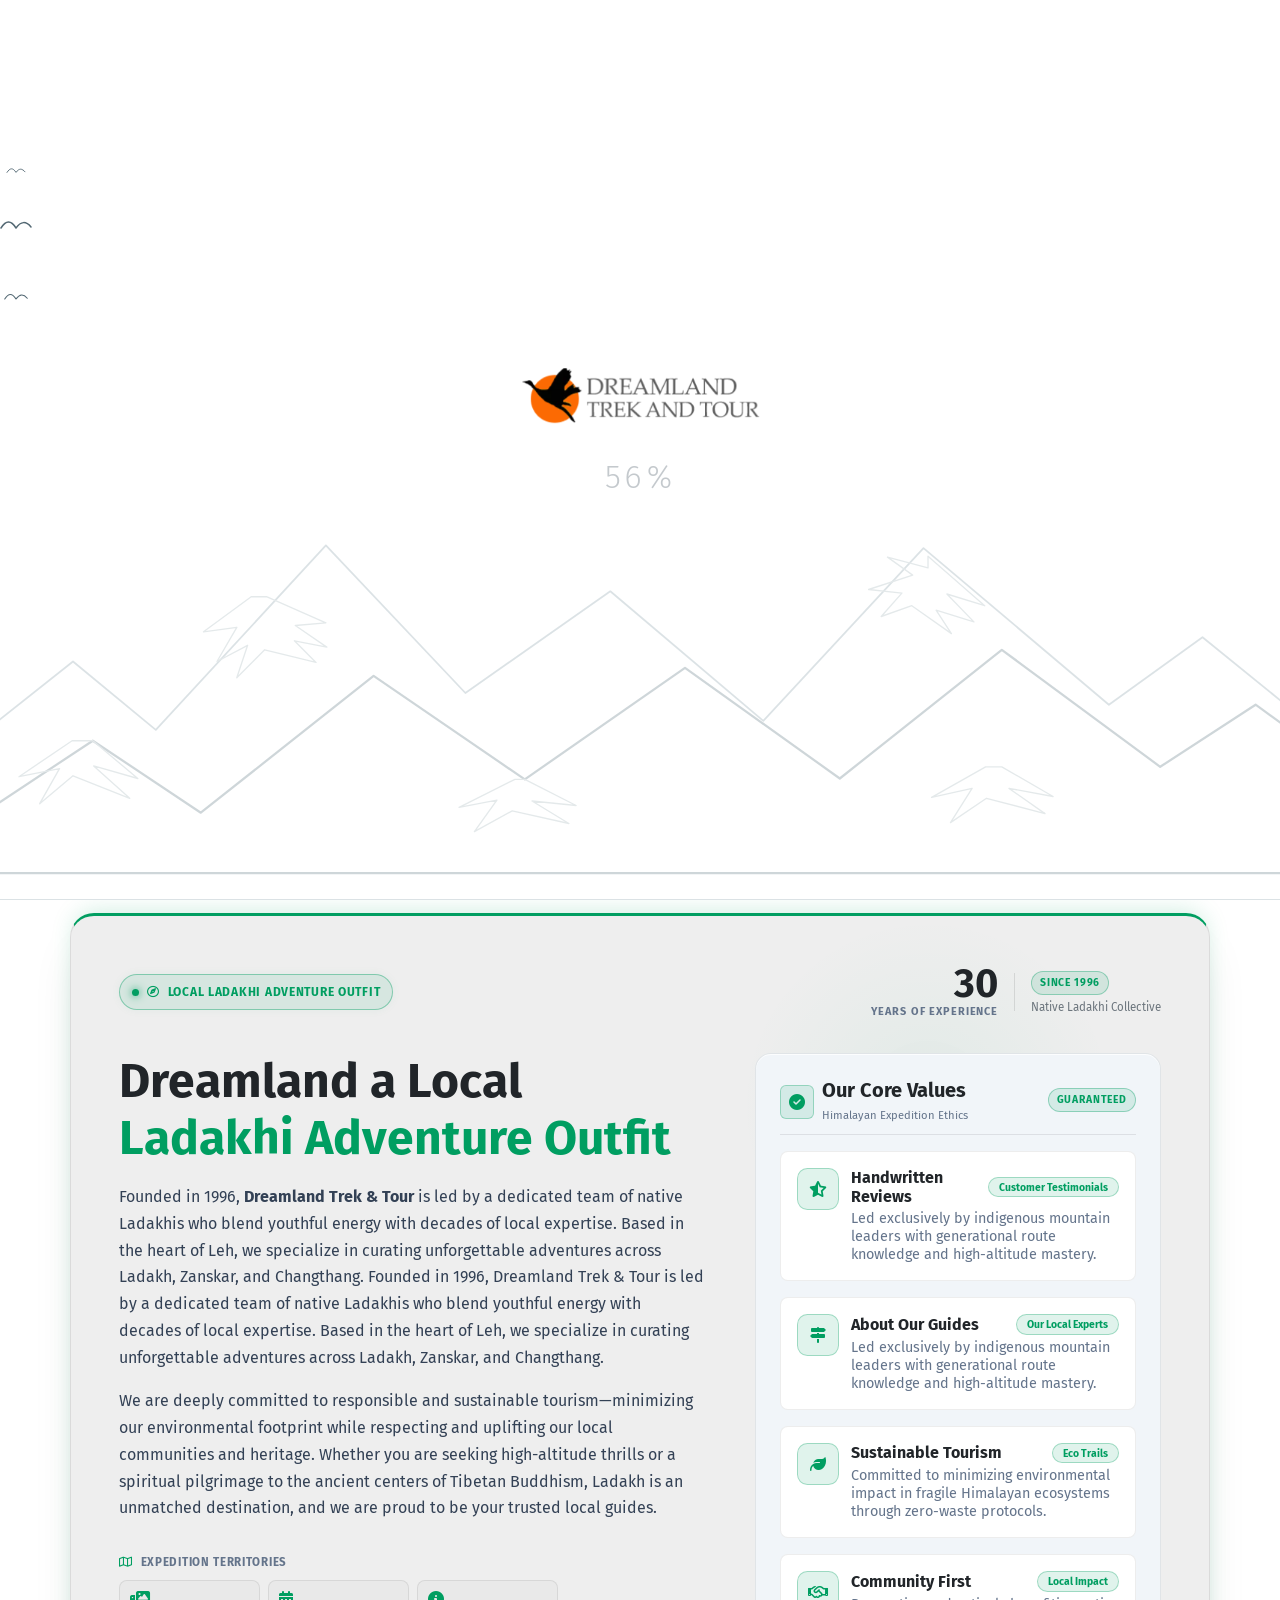
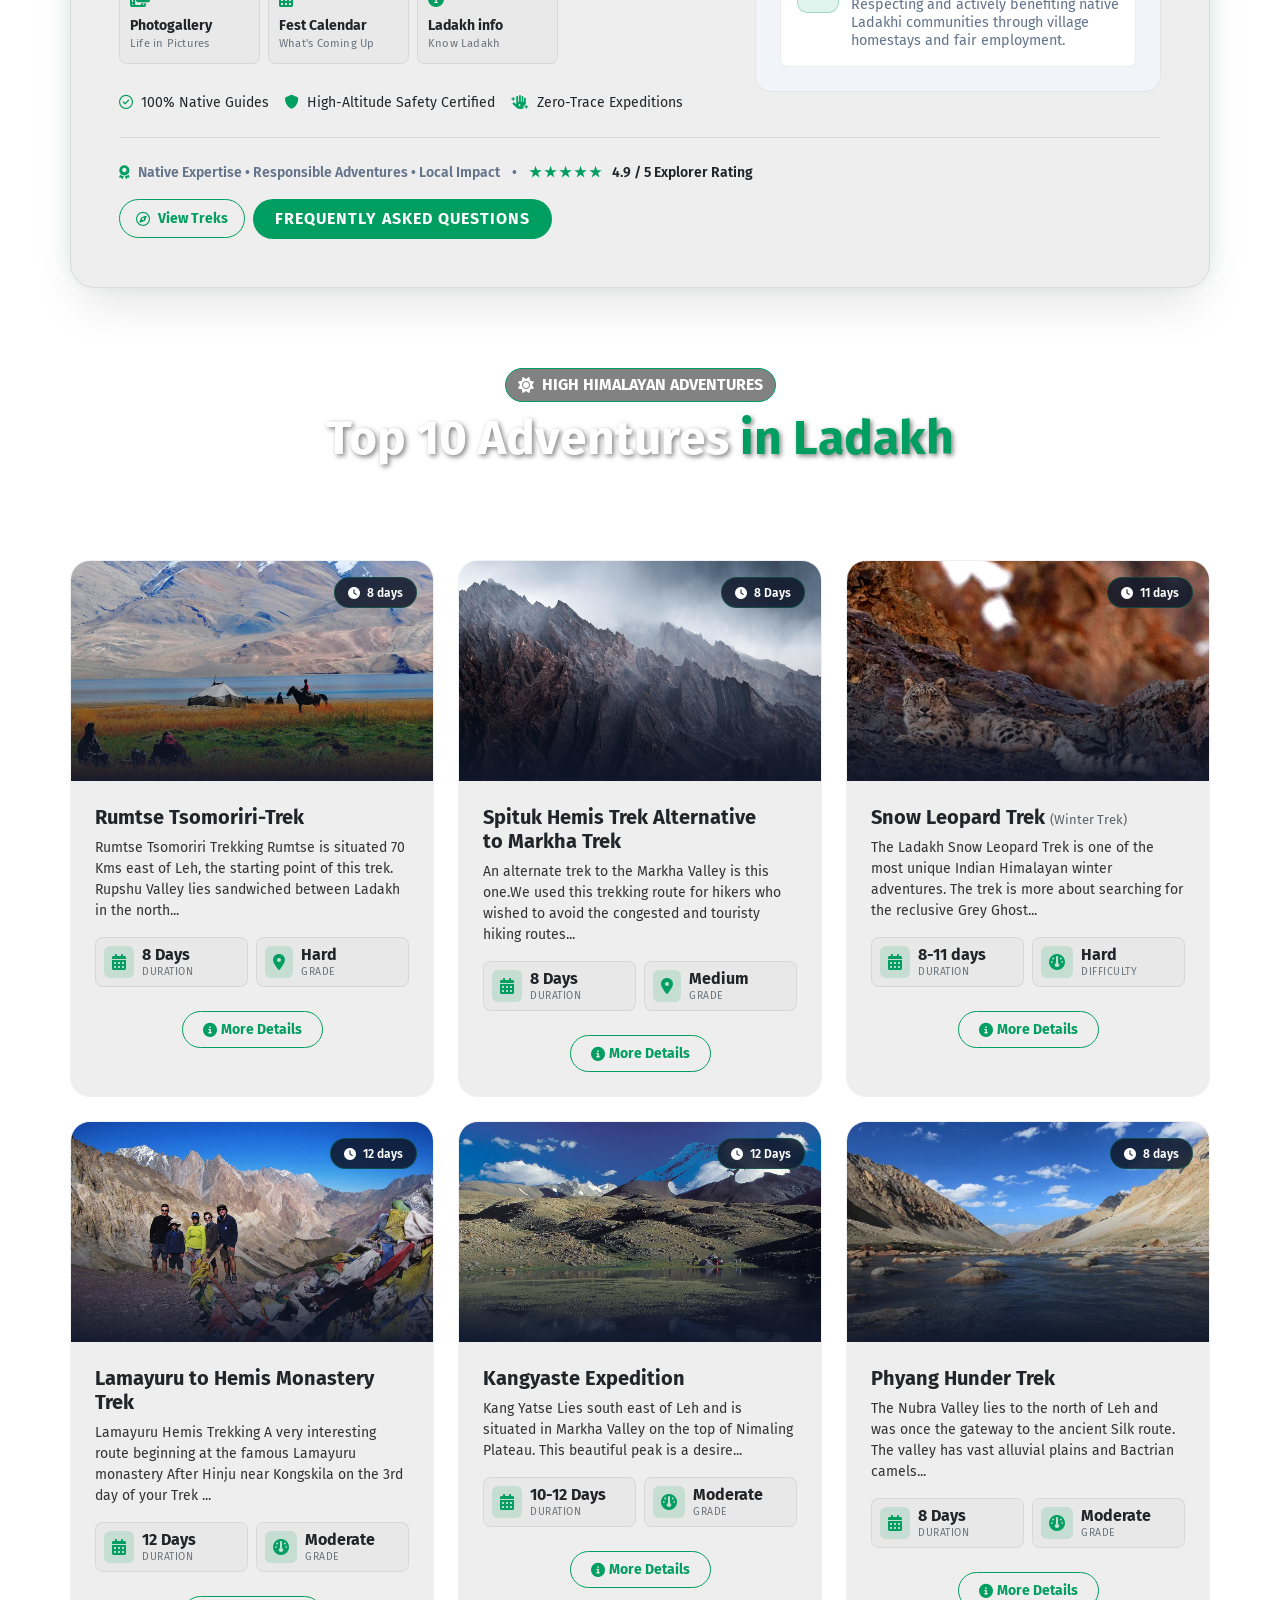
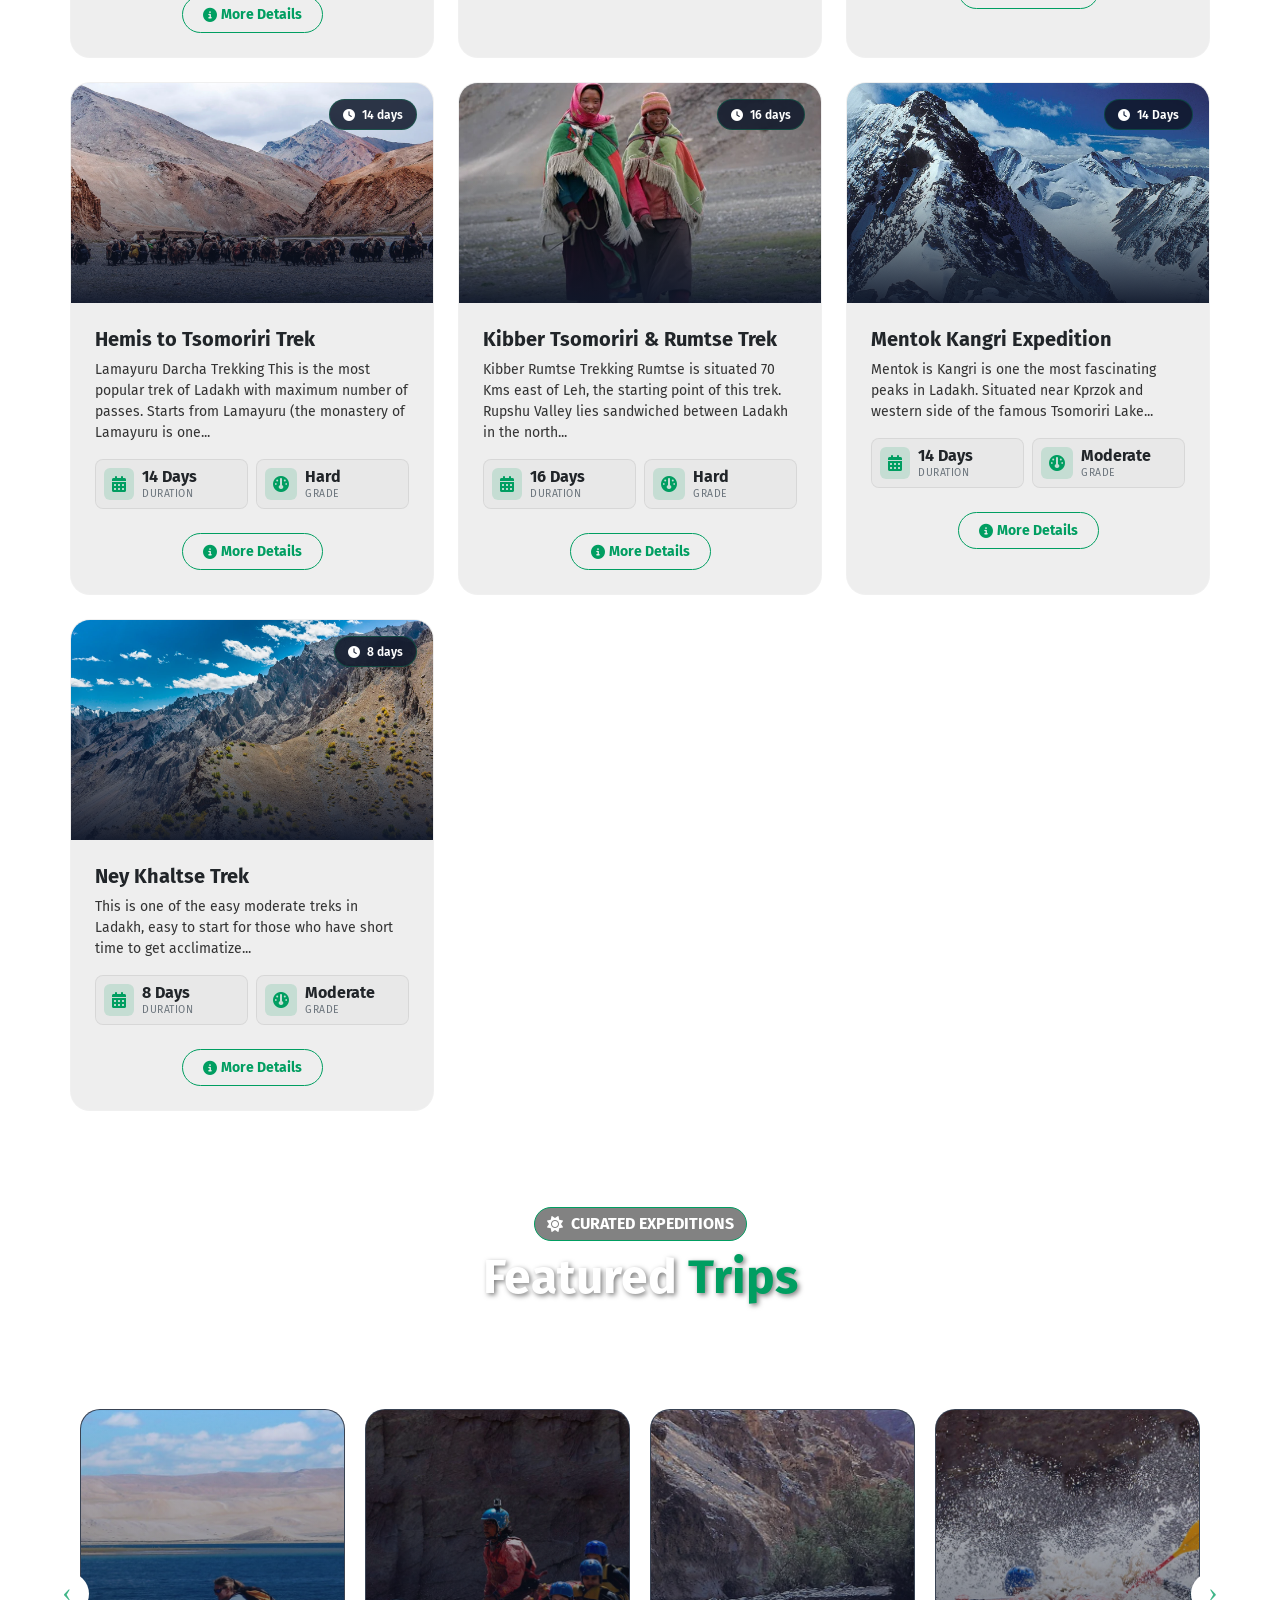
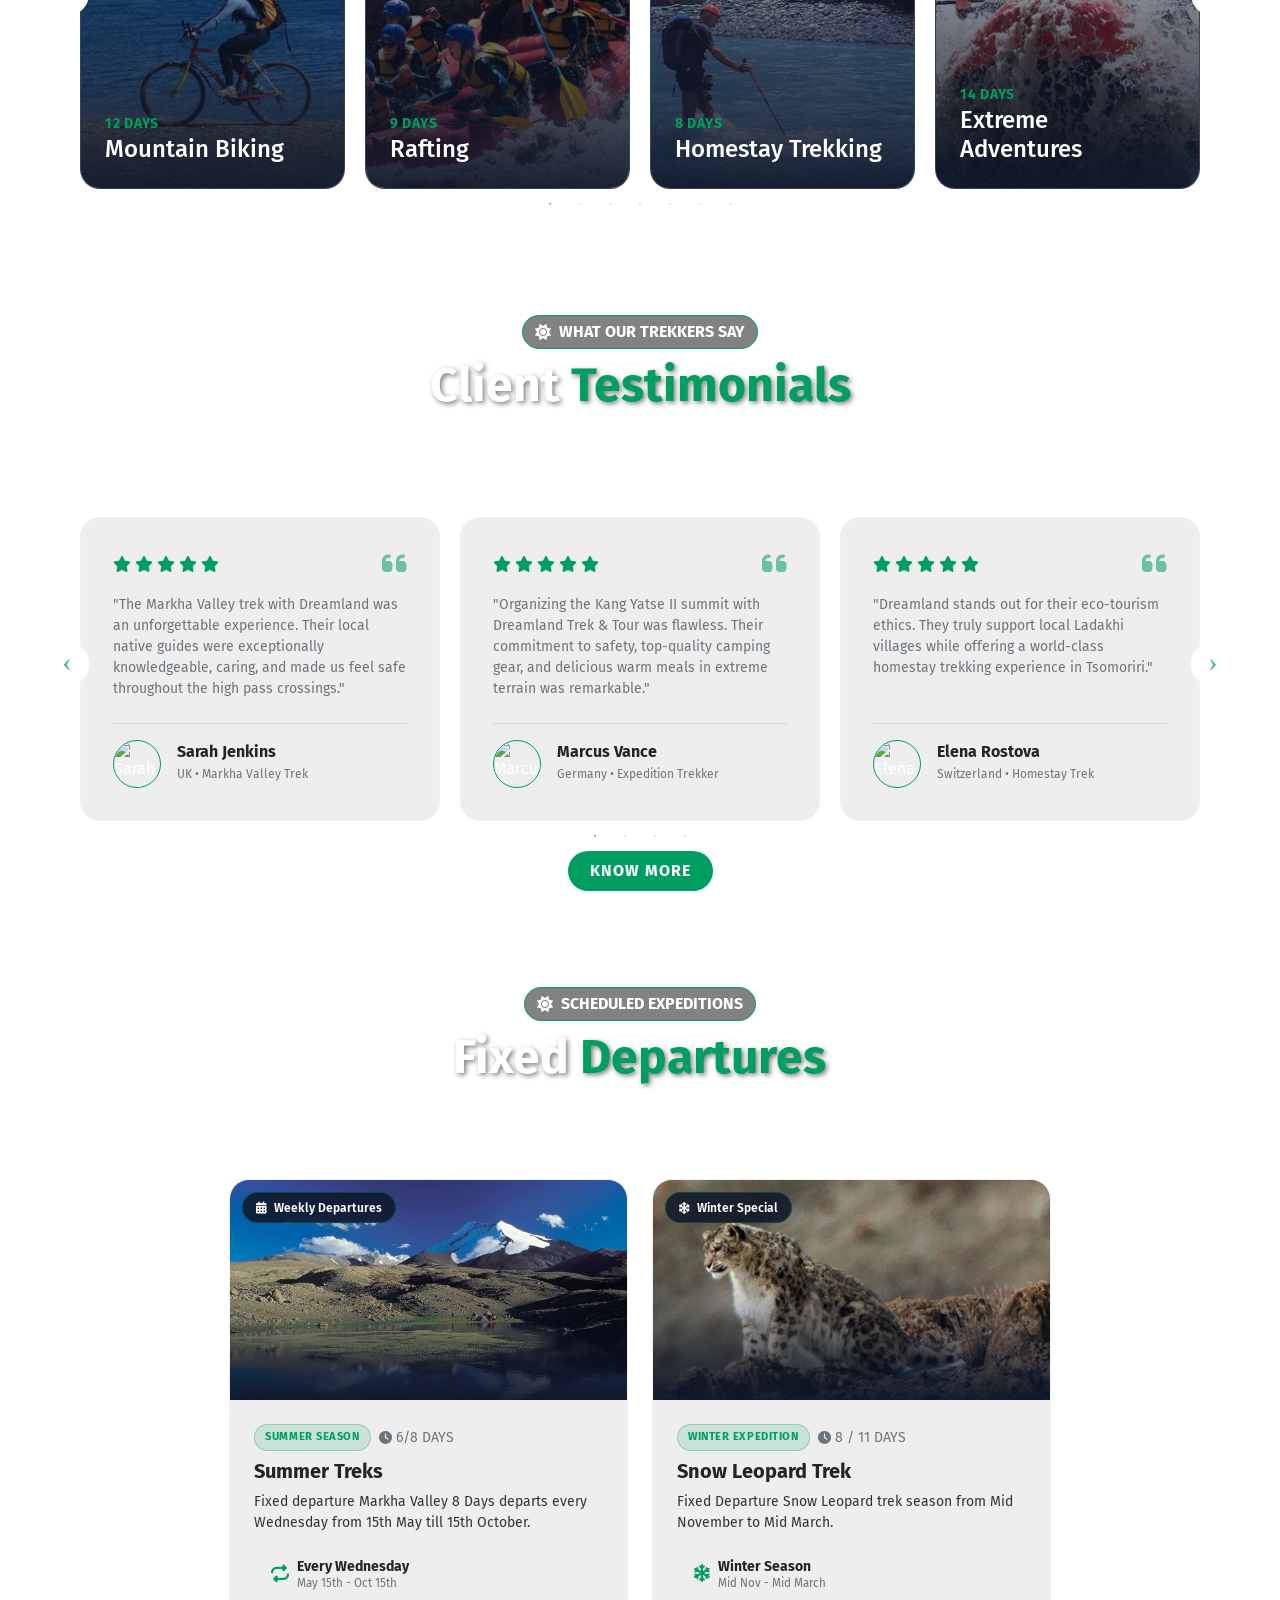
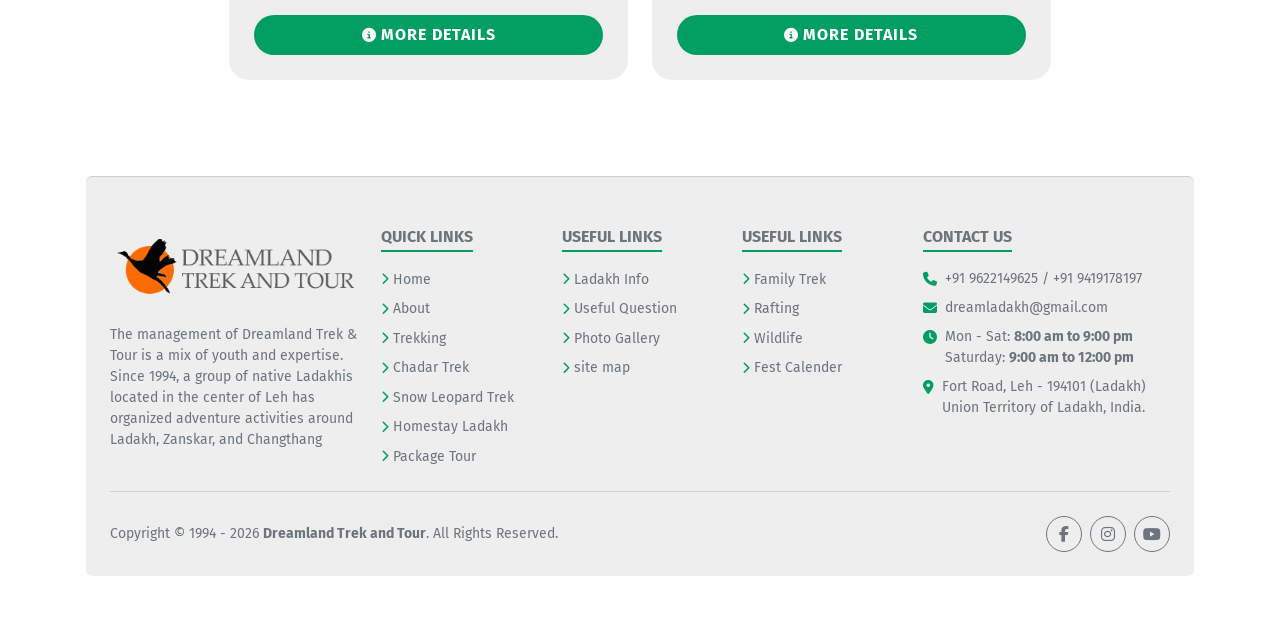
==== commit 200cea54: "DONE" ====
--- a/index.html
+++ b/index.html
@@ -2215,7 +2215,7 @@
                     </span>
                   </div>
 
-                  <h3 class="trek-card-title">Markha Valley Trek</h3>
+                  <h3 class="trek-card-title">Summer Treks</h3>
                   <p class="trek-card-description">
                     Fixed departure Markha Valley 8 Days departs every Wednesday
                     from 15th May till 15th October.
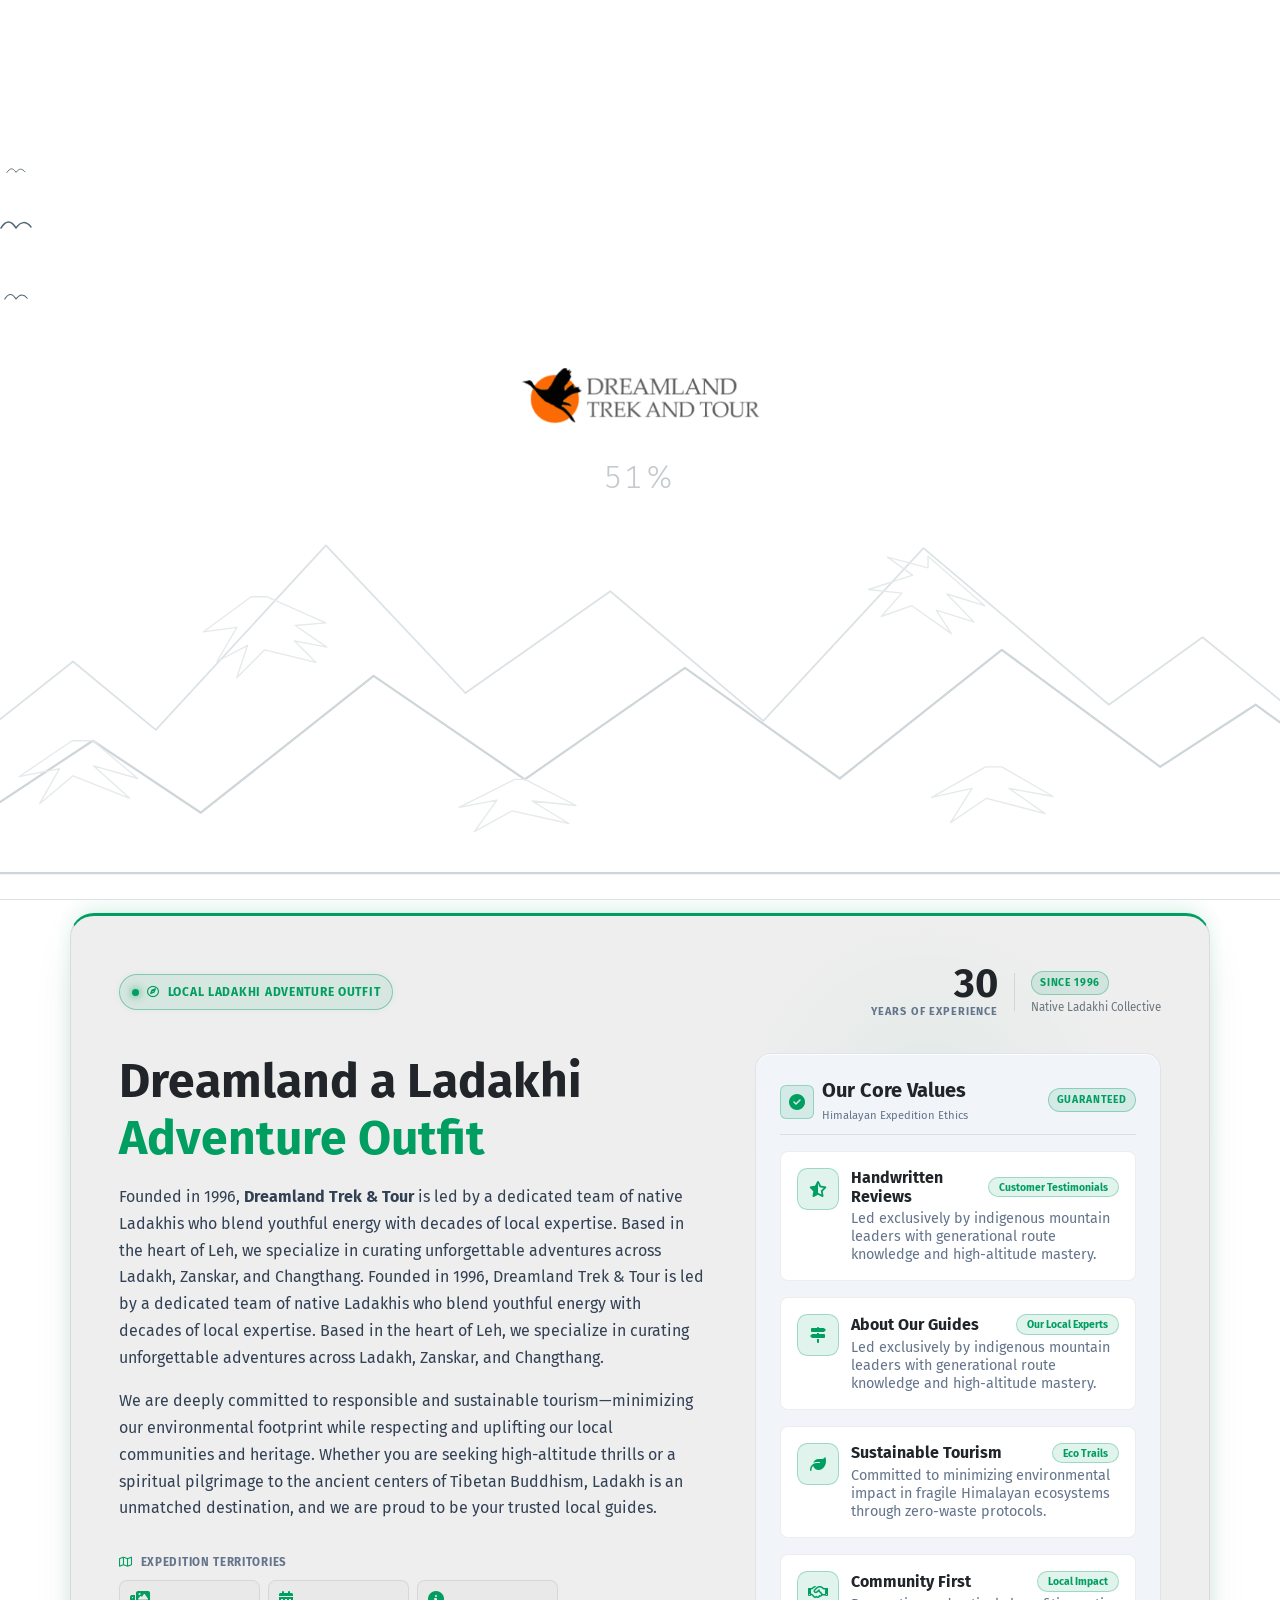
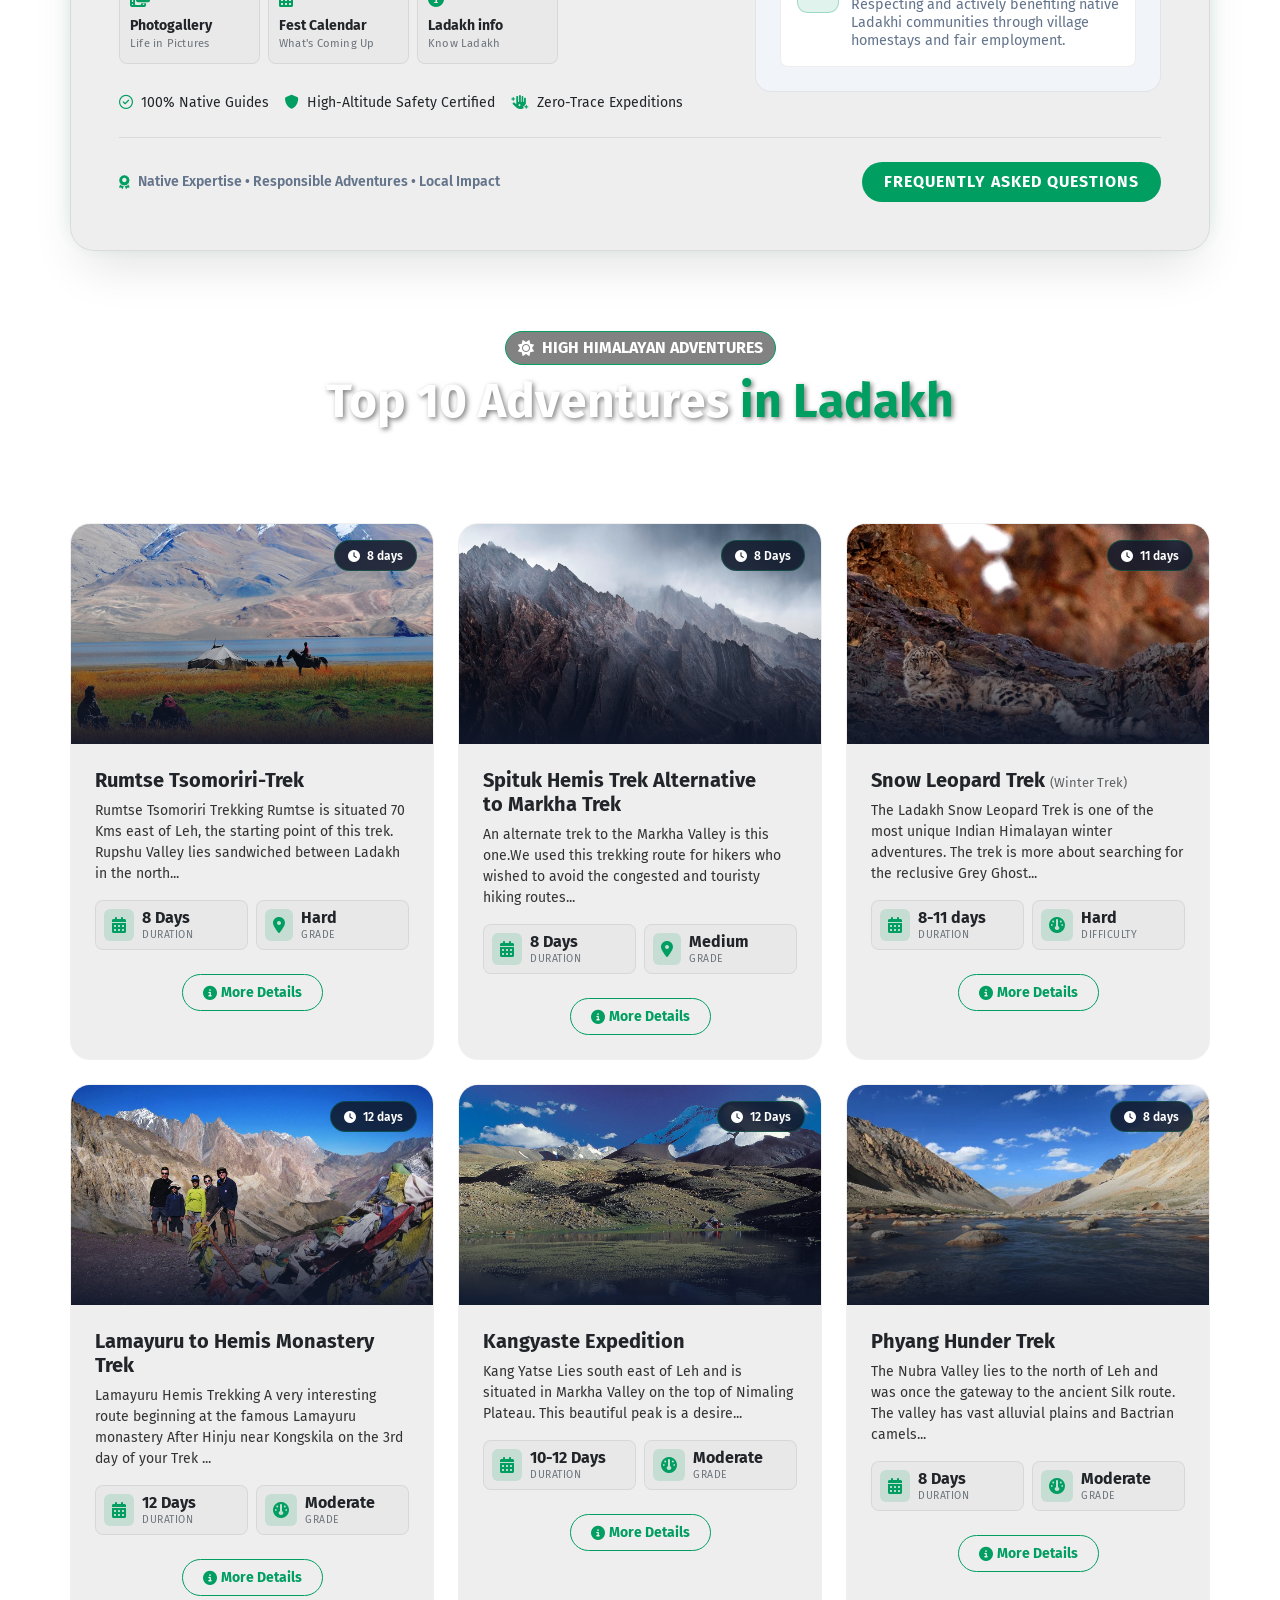
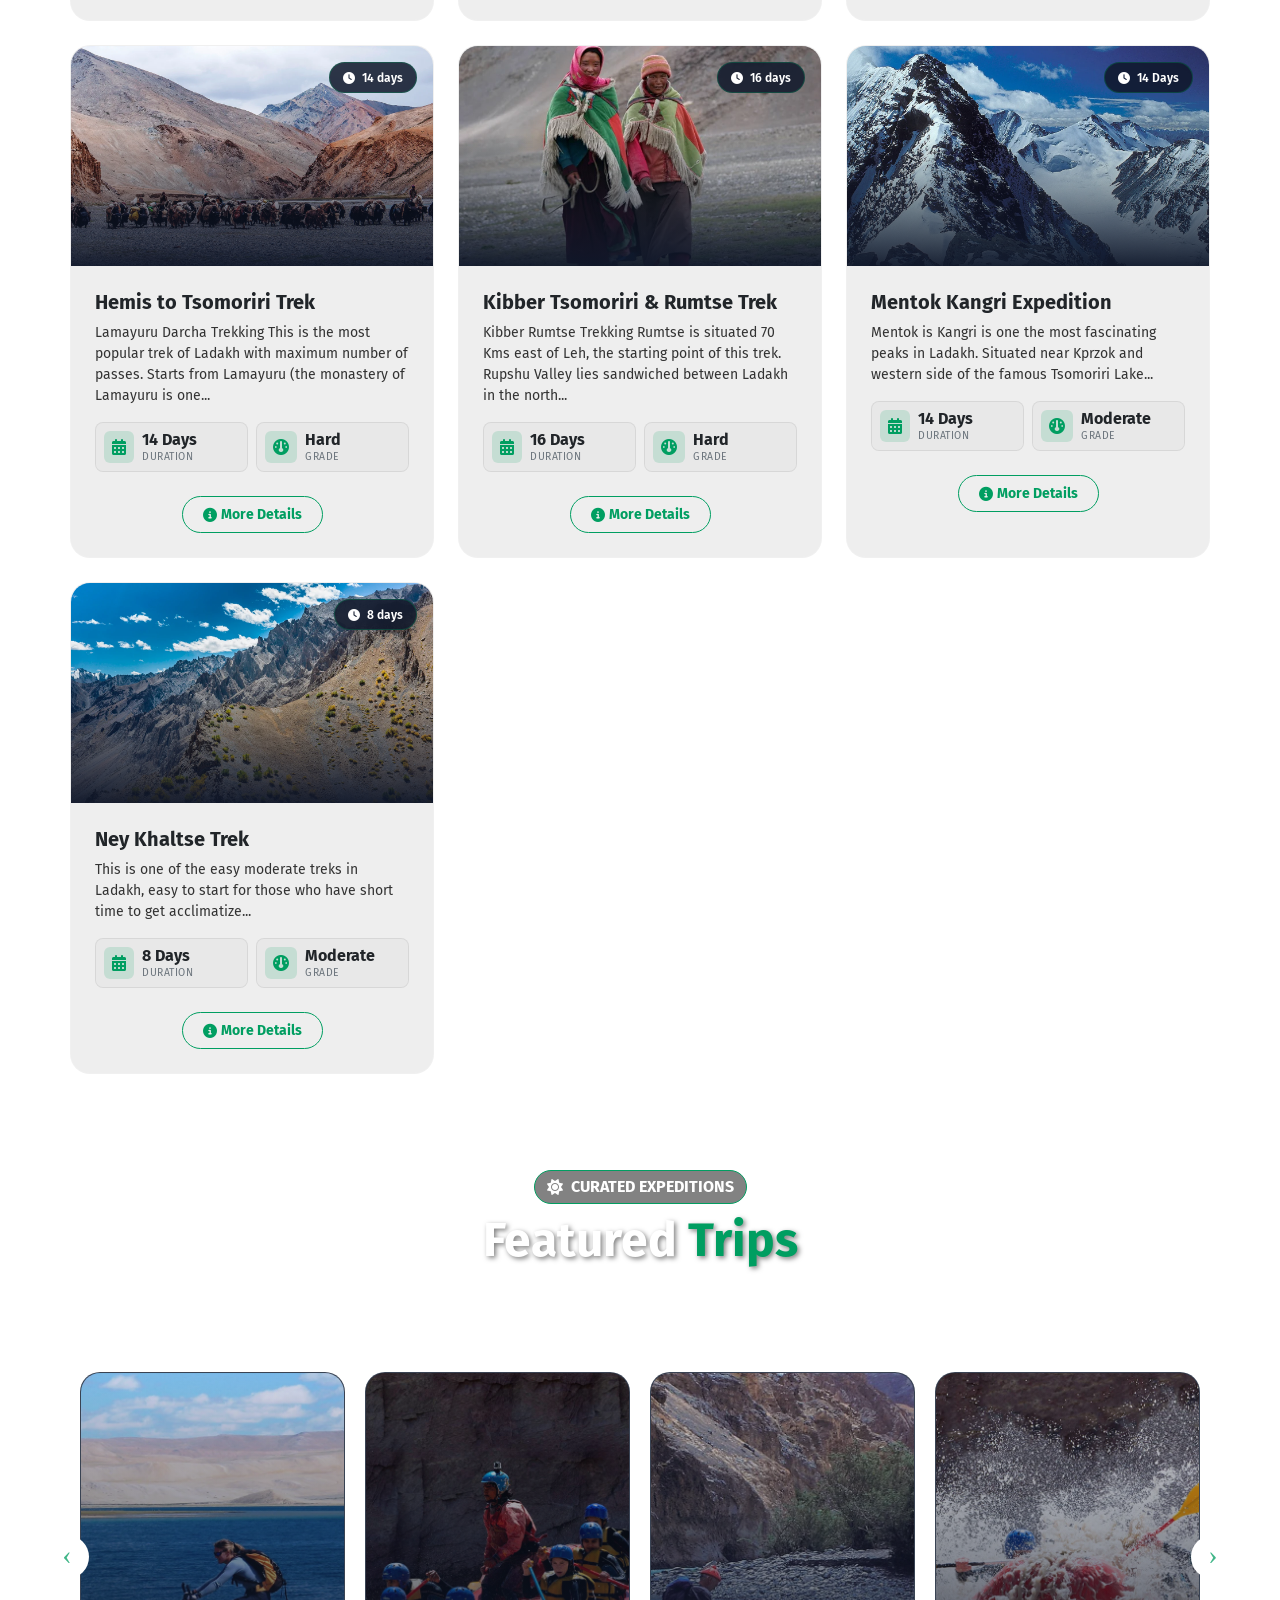
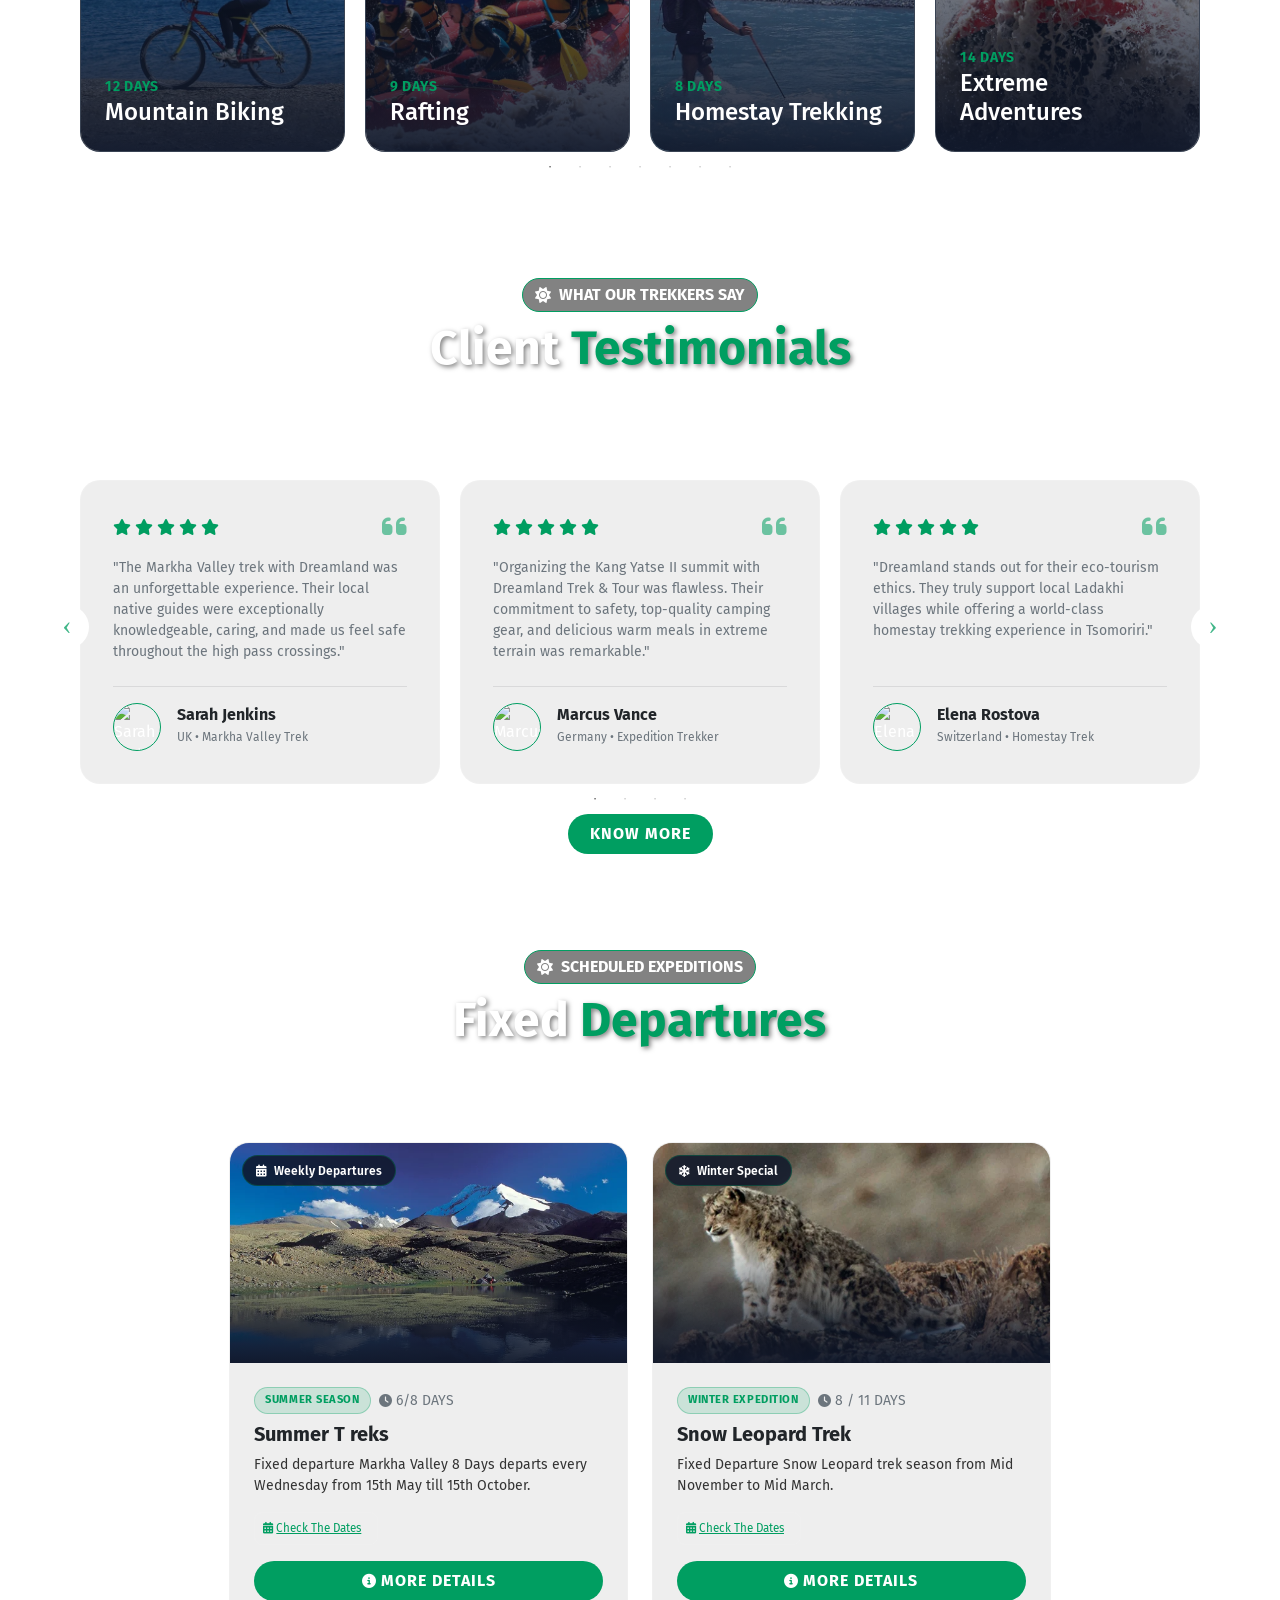
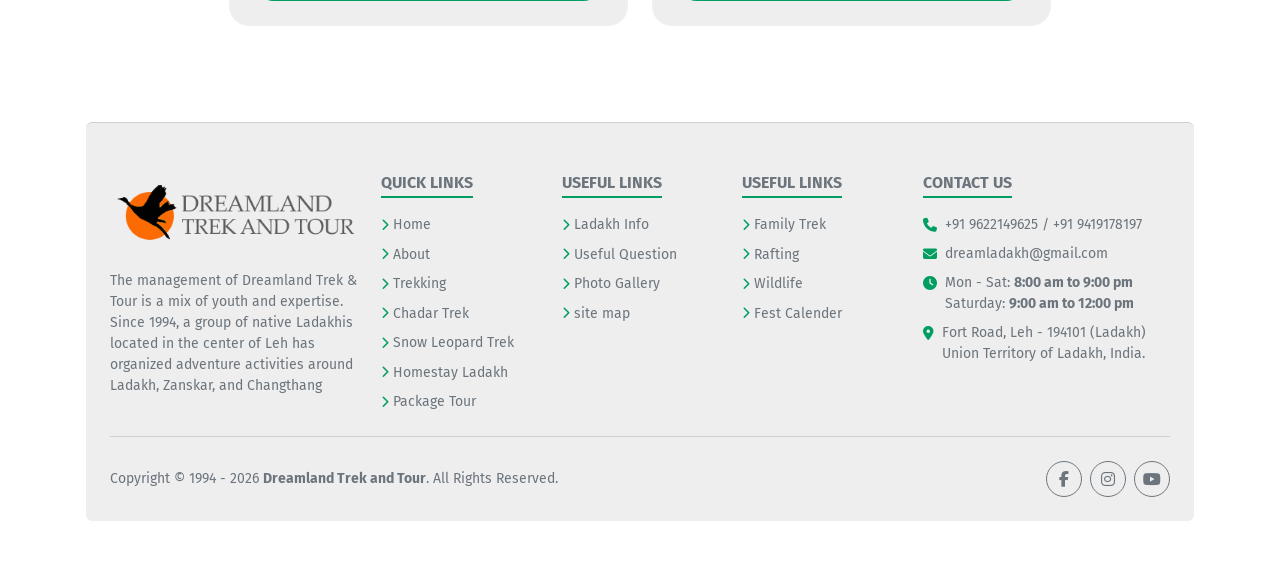
==== commit 0d46435a: "chnages" ====
--- a/index.html
+++ b/index.html
@@ -495,8 +495,8 @@
             <div class="col-12 col-lg-7 peek-copy-column">
               <div class="peek-copy">
                 <h2>
-                  Dreamland a Local <br />
-                  <span class="peek-accent">Ladakhi Adventure Outfit</span>
+                  Dreamland a Ladakhi <br />
+                  <span class="peek-accent"> Adventure Outfit</span>
                 </h2>
                 <p>
                   Founded in 1996, <strong>Dreamland Trek &amp; Tour</strong> is
@@ -700,19 +700,9 @@
                   Impact</span
                 >
               </div>
-              <span class="peek-footer-separator">•</span>
-              <div class="peek-rating">
-                <span class="peek-rating-stars">★★★★★</span>
-                <span>4.9 / 5 Explorer Rating</span>
-              </div>
             </div>
 
             <div class="peek-footer-actions">
-              <a href="#" class="peek-secondary-button">
-                <i class="fa-regular fa-compass"></i>
-                <span>View Treks</span>
-              </a>
-
               <a
                 href="https://www.dreamladakh.com/ladakh.htm"
                 class="btn btn-primary"
@@ -2215,7 +2205,7 @@
                     </span>
                   </div>
 
-                  <h3 class="trek-card-title">Summer Treks</h3>
+                  <h3 class="trek-card-title">Summer T reks</h3>
                   <p class="trek-card-description">
                     Fixed departure Markha Valley 8 Days departs every Wednesday
                     from 15th May till 15th October.
@@ -2224,16 +2214,12 @@
 
                 <div>
                   <div class="trek-card-feature-tile-2">
-                    <i
-                      aria-hidden="true"
-                      class="fa-solid fa-repeat trek-card-icon-3 site-icon-18 site-icon-accent"
-                    ></i>
                     <div class="trek-card-content-panel-2">
-                      <div class="trek-card-feature-value-3">
-                        Every Wednesday
-                      </div>
                       <div class="trek-card-content-panel-3">
-                        May 15th - Oct 15th
+                        <a href="">
+                          <i class="fa-solid fa-calendar-days peek-accent"></i>
+                          <u>Check The Dates</u>
+                        </a>
                       </div>
                     </div>
                   </div>
@@ -2298,14 +2284,12 @@
 
                 <div>
                   <div class="trek-card-feature-tile-2">
-                    <i
-                      aria-hidden="true"
-                      class="fa-solid fa-snowflake trek-card-icon-5 site-icon-18 site-icon-accent"
-                    ></i>
                     <div class="trek-card-content-panel-2">
-                      <div class="trek-card-feature-value-3">Winter Season</div>
                       <div class="trek-card-content-panel-3">
-                        Mid Nov - Mid March
+                        <a href="">
+                          <i class="fa-solid fa-calendar-days peek-accent"></i>
+                          <u>Check The Dates</u>
+                        </a>
                       </div>
                     </div>
                   </div>
--- a/css/custom.css
+++ b/css/custom.css
@@ -2375,6 +2375,11 @@
   font-size: 0.725rem;
   color: #6c757d;
 }
+.trek-card-content-panel-3 a {
+  text-decoration: none;
+  color: #009e61;
+}
+
 .trek-card-description {
   margin-bottom: 1rem;
   font-size: var(--dl-font-size-small);
@@ -2422,7 +2427,7 @@
   gap: 0.5rem;
   margin-bottom: 1rem;
   padding-right: 1rem;
-  padding-left: 1rem;
+  padding-left: 0.5rem;
   padding-top: 0.5rem;
   padding-bottom: 0.5rem;
   width: max-content;
